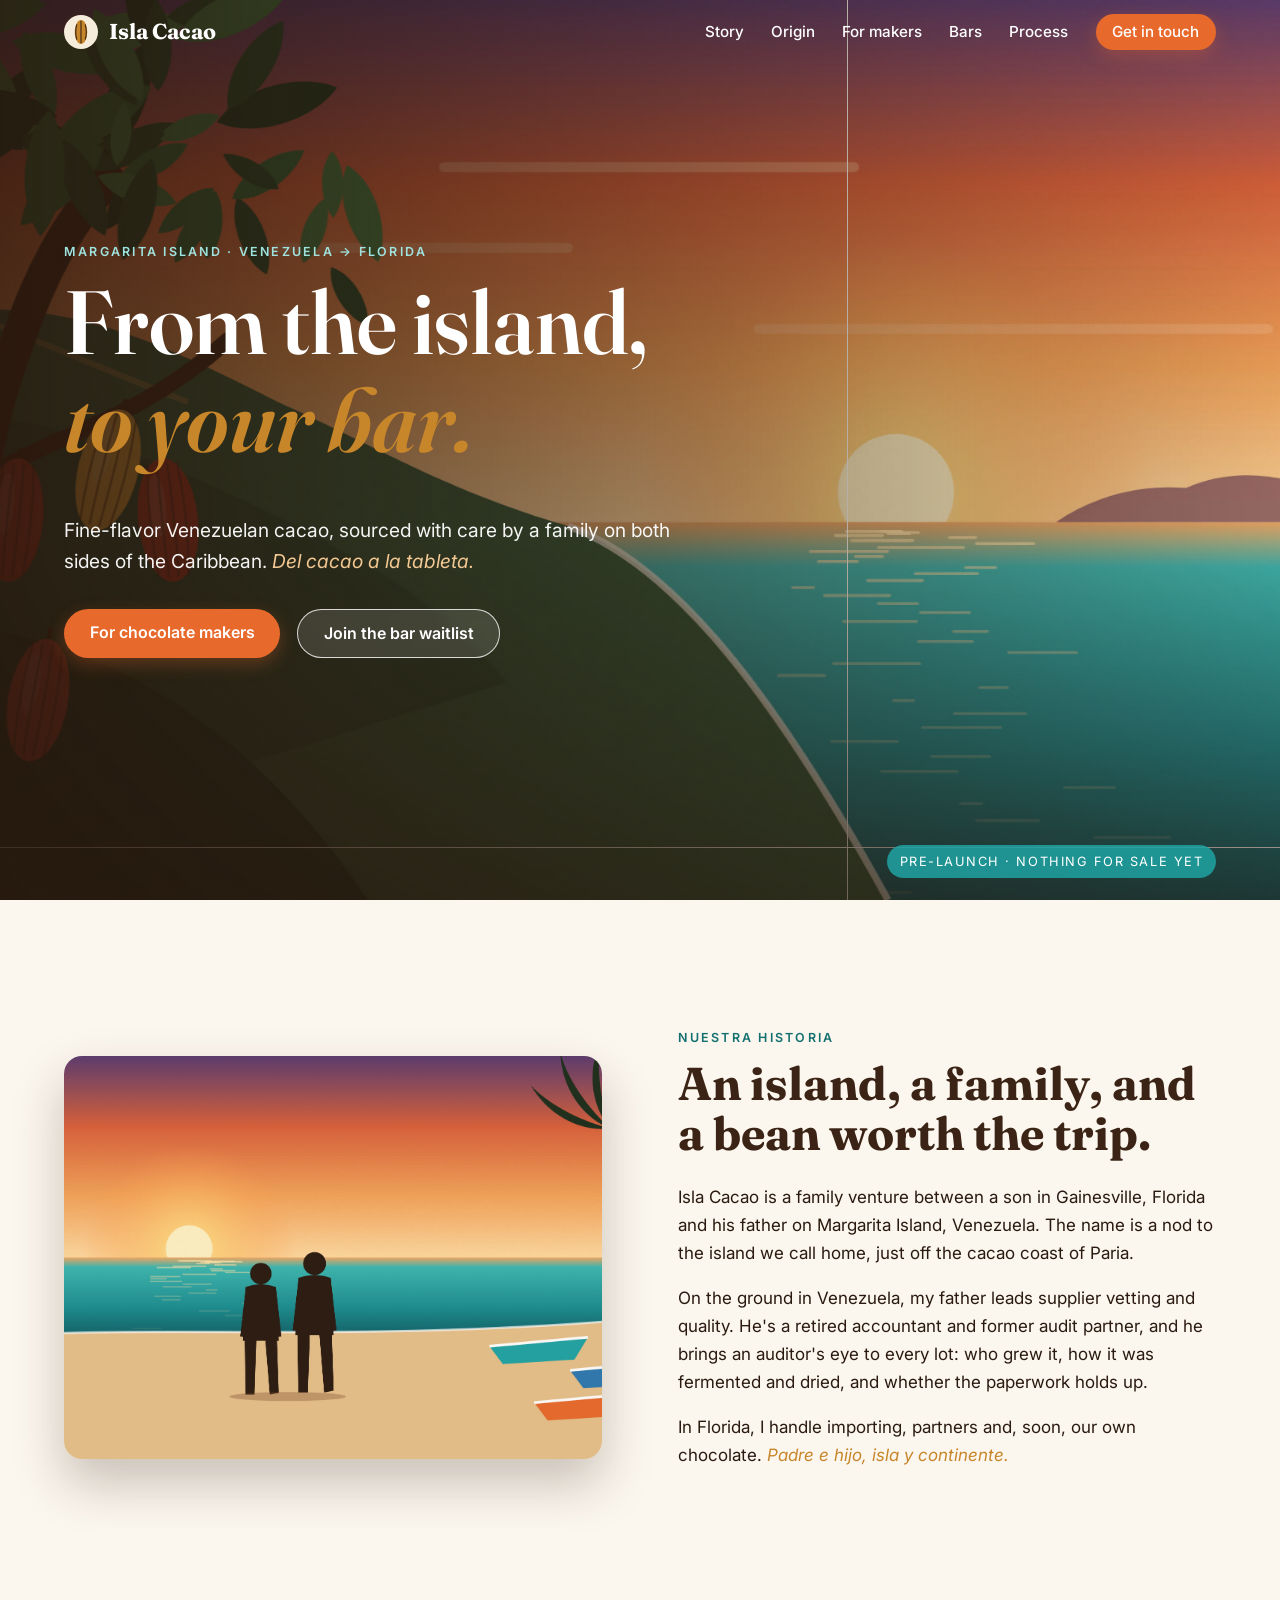
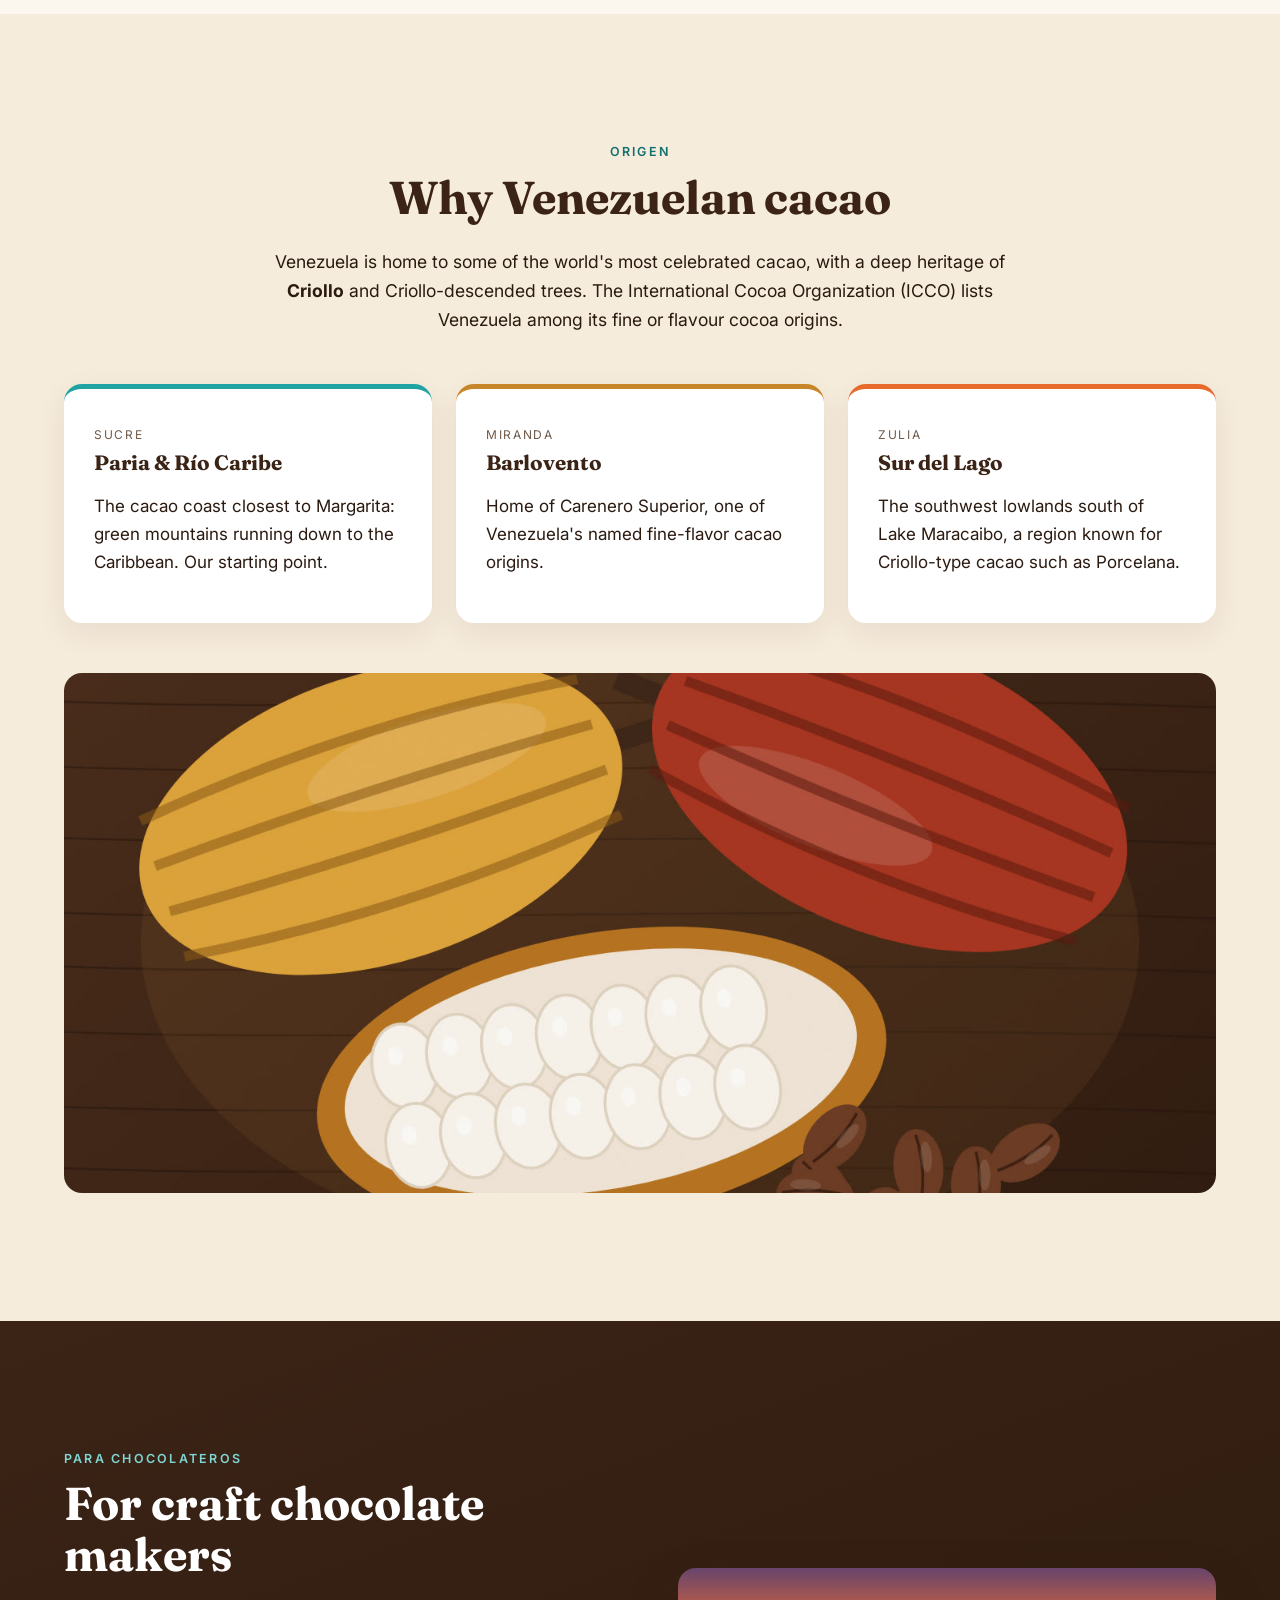
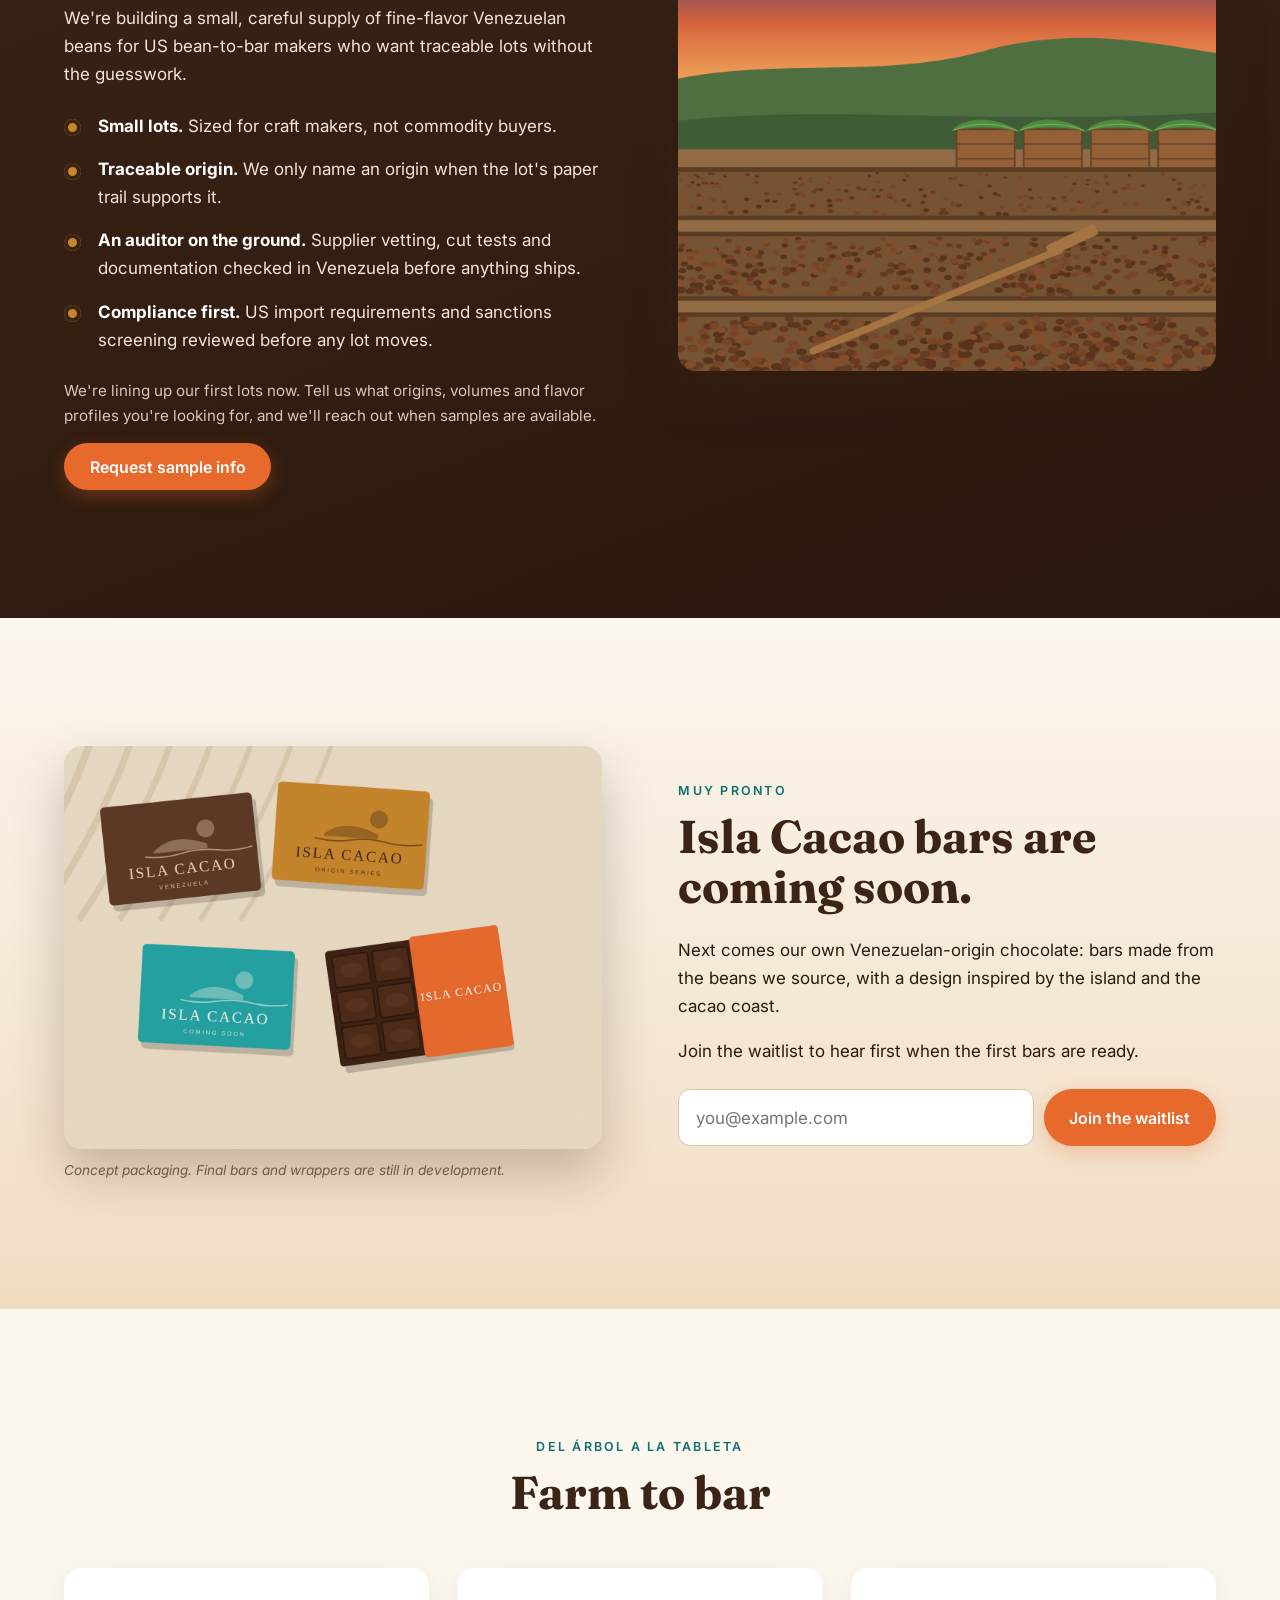
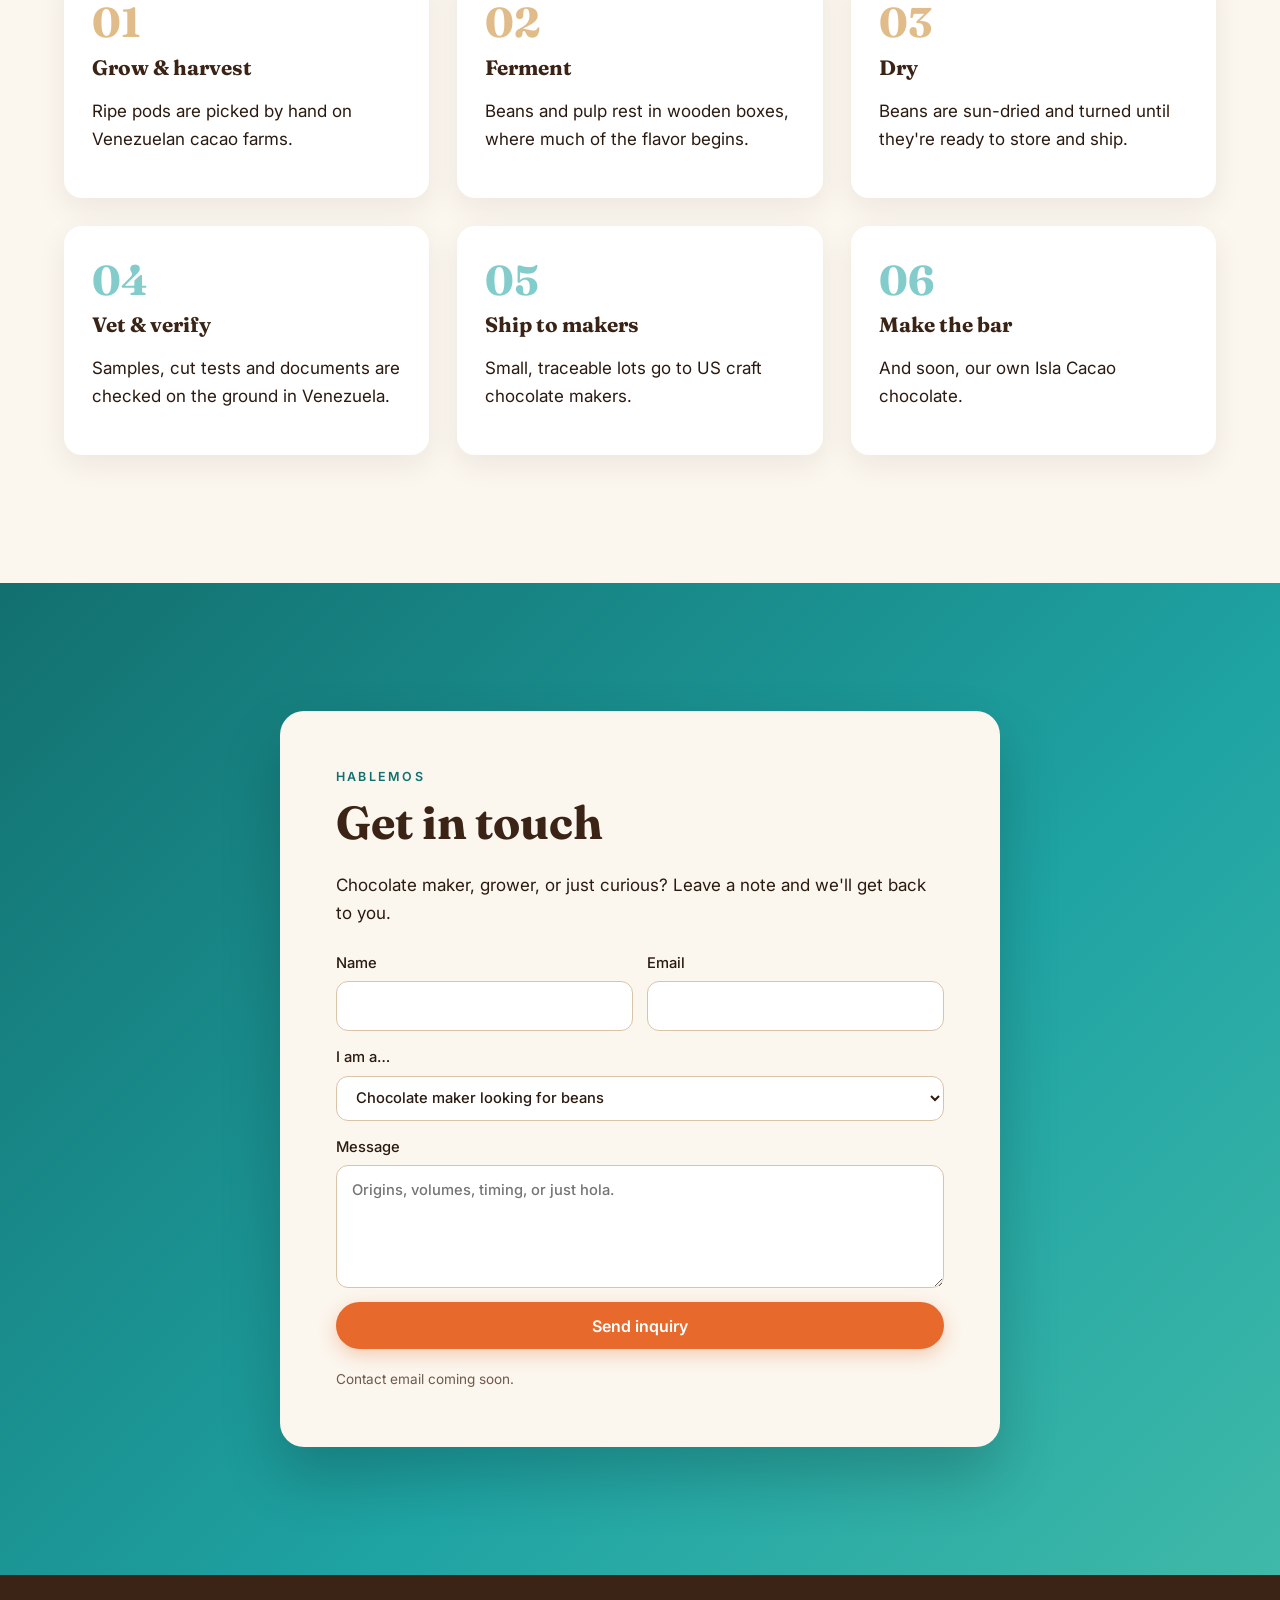
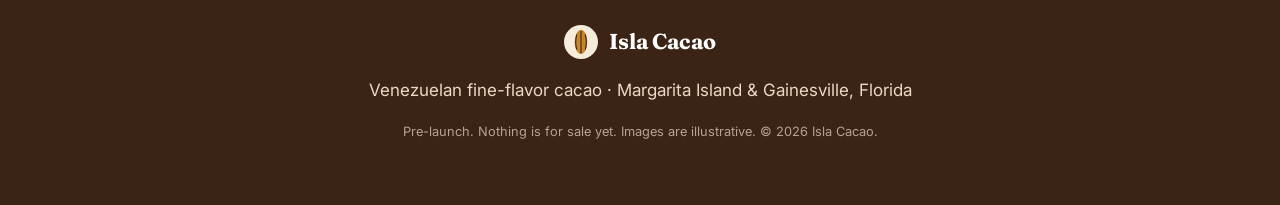
==== index.html @ 9cd0df64 "Isla Cacao pre-launch site" ====
<!doctype html>
<html lang="en">
<head>
<meta charset="utf-8">
<meta name="viewport" content="width=device-width, initial-scale=1">
<title>Isla Cacao · Venezuelan fine-flavor cacao, from Margarita Island</title>
<meta name="description" content="Isla Cacao is a family venture between Gainesville, Florida and Margarita Island, Venezuela, sourcing fine-flavor Venezuelan cacao for craft chocolate makers, with our own chocolate bars coming soon.">
<meta property="og:title" content="Isla Cacao">
<meta property="og:description" content="Venezuelan fine-flavor cacao, from the island to your bar. For makers now, bars coming soon.">
<meta property="og:image" content="img/hero.jpg">
<link rel="preconnect" href="https://fonts.googleapis.com">
<link rel="preconnect" href="https://fonts.gstatic.com" crossorigin>
<link href="https://fonts.googleapis.com/css2?family=Fraunces:opsz,wght@9..144,400;9..144,600;9..144,700&family=Inter:wght@400;500;600&display=swap" rel="stylesheet">
<link rel="stylesheet" href="styles.css">
<link rel="icon" href="data:image/svg+xml,%3Csvg xmlns='http://www.w3.org/2000/svg' viewBox='0 0 64 64'%3E%3Cellipse cx='32' cy='32' rx='14' ry='26' fill='%23c8862a'/%3E%3Cpath d='M32 8v48' stroke='%233b2416' stroke-width='3'/%3E%3C/svg%3E">
</head>
<body>
<header class="nav" id="top">
  <a class="logo" href="#top" aria-label="Isla Cacao home">
    <svg viewBox="0 0 40 40" aria-hidden="true"><ellipse cx="20" cy="20" rx="9" ry="17" fill="#c8862a"/><path d="M20 4v32M14 9c-2 7-2 15 0 22M26 9c2 7 2 15 0 22" stroke="#3b2416" stroke-width="1.6" fill="none"/></svg>
    <span>Isla Cacao</span>
  </a>
  <button class="menu-btn" aria-label="Open menu" aria-expanded="false">☰</button>
  <nav class="links">
    <a href="#story">Story</a>
    <a href="#origin">Origin</a>
    <a href="#makers">For makers</a>
    <a href="#bars">Bars</a>
    <a href="#process">Process</a>
    <a class="btn btn-small" href="#contact">Get in touch</a>
  </nav>
</header>

<section class="hero">
  <img class="hero-img" src="img/hero.jpg" alt="Cacao pods on a tree above a turquoise Caribbean coastline at sunset">
  <div class="hero-shade"></div>
  <div class="hero-content">
    <p class="eyebrow">Margarita Island · Venezuela → Florida</p>
    <h1>From the island,<br><em>to your bar.</em></h1>
    <p class="lede">Fine-flavor Venezuelan cacao, sourced with care by a family on both sides of the Caribbean. <span class="es">Del cacao a la tableta.</span></p>
    <div class="cta-row">
      <a class="btn" href="#makers">For chocolate makers</a>
      <a class="btn btn-ghost" href="#bars">Join the bar waitlist</a>
    </div>
  </div>
  <p class="prelaunch">Pre-launch · nothing for sale yet</p>
</section>

<section id="story" class="section story">
  <div class="split">
    <figure class="photo"><img src="img/family.jpg" alt="An older and a younger man walking along a Margarita Island beach at sunset" loading="lazy"></figure>
    <div>
      <p class="eyebrow">Nuestra historia</p>
      <h2>An island, a family, and a bean worth the trip.</h2>
      <p>Isla Cacao is a family venture between a son in Gainesville, Florida and his father on Margarita Island, Venezuela. The name is a nod to the island we call home, just off the cacao coast of Paria.</p>
      <p>On the ground in Venezuela, my father leads supplier vetting and quality. He's a retired accountant and former audit partner, and he brings an auditor's eye to every lot: who grew it, how it was fermented and dried, and whether the paperwork holds up.</p>
      <p>In Florida, I handle importing, partners and, soon, our own chocolate. <span class="es">Padre e hijo, isla y continente.</span></p>
    </div>
  </div>
</section>

<section id="origin" class="section origin">
  <div class="origin-head">
    <p class="eyebrow">Origen</p>
    <h2>Why Venezuelan cacao</h2>
    <p class="intro">Venezuela is home to some of the world's most celebrated cacao, with a deep heritage of <strong>Criollo</strong> and Criollo-descended trees. The International Cocoa Organization (ICCO) lists Venezuela among its fine or flavour cocoa origins.</p>
  </div>
  <div class="cards">
    <article class="card">
      <span class="tag">Sucre</span>
      <h3>Paria &amp; Río Caribe</h3>
      <p>The cacao coast closest to Margarita: green mountains running down to the Caribbean. Our starting point.</p>
    </article>
    <article class="card">
      <span class="tag">Miranda</span>
      <h3>Barlovento</h3>
      <p>Home of Carenero Superior, one of Venezuela's named fine-flavor cacao origins.</p>
    </article>
    <article class="card">
      <span class="tag">Zulia</span>
      <h3>Sur del Lago</h3>
      <p>The southwest lowlands south of Lake Maracaibo, a region known for Criollo-type cacao such as Porcelana.</p>
    </article>
  </div>
  <figure class="wide-photo"><img src="img/pods.jpg" alt="Open cacao pod showing white pulp-covered beans next to whole yellow and red pods" loading="lazy"></figure>
</section>

<section id="makers" class="section makers">
  <div class="split reverse">
    <div>
      <p class="eyebrow">Para chocolateros</p>
      <h2>For craft chocolate makers</h2>
      <p>We're building a small, careful supply of fine-flavor Venezuelan beans for US bean-to-bar makers who want traceable lots without the guesswork.</p>
      <ul class="checks">
        <li><strong>Small lots.</strong> Sized for craft makers, not commodity buyers.</li>
        <li><strong>Traceable origin.</strong> We only name an origin when the lot's paper trail supports it.</li>
        <li><strong>An auditor on the ground.</strong> Supplier vetting, cut tests and documentation checked in Venezuela before anything ships.</li>
        <li><strong>Compliance first.</strong> US import requirements and sanctions screening reviewed before any lot moves.</li>
      </ul>
      <p class="note">We're lining up our first lots now. Tell us what origins, volumes and flavor profiles you're looking for, and we'll reach out when samples are available.</p>
      <a class="btn" href="#contact" data-topic="maker">Request sample info</a>
    </div>
    <figure class="photo"><img src="img/drying.jpg" alt="Cacao beans sun-drying on raised wooden beds beside fermentation boxes covered in banana leaves" loading="lazy"></figure>
  </div>
</section>

<section id="bars" class="section bars">
  <div class="split">
    <figure class="photo"><img src="img/bars.jpg" alt="Concept mockup of Isla Cacao chocolate bar wrappers in brown, ochre, turquoise and orange" loading="lazy"><figcaption>Concept packaging. Final bars and wrappers are still in development.</figcaption></figure>
    <div>
      <p class="eyebrow">Muy pronto</p>
      <h2>Isla Cacao bars are coming soon.</h2>
      <p>Next comes our own Venezuelan-origin chocolate: bars made from the beans we source, with a design inspired by the island and the cacao coast.</p>
      <p>Join the waitlist to hear first when the first bars are ready.</p>
      <form class="waitlist" data-form>
        <label class="sr" for="wl-email">Email</label>
        <input id="wl-email" type="email" name="email" placeholder="you@example.com" required>
        <button class="btn" type="submit">Join the waitlist</button>
        <p class="success" role="status" hidden>¡Gracias! You're on the list. We'll be in touch when the first bars are ready.</p>
      </form>
    </div>
  </div>
</section>

<section id="process" class="section process">
  <p class="eyebrow center">Del árbol a la tableta</p>
  <h2 class="center">Farm to bar</h2>
  <ol class="steps">
    <li><span class="num">01</span><h3>Grow &amp; harvest</h3><p>Ripe pods are picked by hand on Venezuelan cacao farms.</p></li>
    <li><span class="num">02</span><h3>Ferment</h3><p>Beans and pulp rest in wooden boxes, where much of the flavor begins.</p></li>
    <li><span class="num">03</span><h3>Dry</h3><p>Beans are sun-dried and turned until they're ready to store and ship.</p></li>
    <li><span class="num">04</span><h3>Vet &amp; verify</h3><p>Samples, cut tests and documents are checked on the ground in Venezuela.</p></li>
    <li><span class="num">05</span><h3>Ship to makers</h3><p>Small, traceable lots go to US craft chocolate makers.</p></li>
    <li><span class="num">06</span><h3>Make the bar</h3><p>And soon, our own Isla Cacao chocolate.</p></li>
  </ol>
</section>

<section id="contact" class="section contact">
  <div class="contact-box">
    <p class="eyebrow">Hablemos</p>
    <h2>Get in touch</h2>
    <p>Chocolate maker, grower, or just curious? Leave a note and we'll get back to you.</p>
    <form class="inquiry" data-form>
      <div class="row">
        <label>Name<input type="text" name="name" required></label>
        <label>Email<input type="email" name="email" required></label>
      </div>
      <label>I am a…
        <select name="topic" id="topic">
          <option value="maker">Chocolate maker looking for beans</option>
          <option value="waitlist">Chocolate lover (bar waitlist)</option>
          <option value="grower">Grower or cooperative in Venezuela</option>
          <option value="other">Something else</option>
        </select>
      </label>
      <label>Message<textarea name="message" rows="4" placeholder="Origins, volumes, timing, or just hola."></textarea></label>
      <button class="btn" type="submit">Send inquiry</button>
      <p class="success" role="status" hidden>¡Gracias! Your note is in. We'll reply soon.</p>
    </form>
    <!-- TODO: add a business contact email here (e.g. hola@yourdomain) and connect the forms to a real form backend. The forms currently only show a success message and do not send or store anything. -->
    <p class="todo">Contact email coming soon.</p>
  </div>
</section>

<footer class="footer">
  <div class="foot-inner">
    <div class="logo"><svg viewBox="0 0 40 40" aria-hidden="true"><ellipse cx="20" cy="20" rx="9" ry="17" fill="#c8862a"/><path d="M20 4v32M14 9c-2 7-2 15 0 22M26 9c2 7 2 15 0 22" stroke="#3b2416" stroke-width="1.6" fill="none"/></svg><span>Isla Cacao</span></div>
    <p>Venezuelan fine-flavor cacao · Margarita Island &amp; Gainesville, Florida</p>
    <p class="small">Pre-launch. Nothing is for sale yet. Images are illustrative. © <span id="yr">2026</span> Isla Cacao.</p>
  </div>
</footer>
<script src="main.js"></script>
</body>
</html>
---- styles.css ----
:root{--cacao:#3b2416;--cacao-2:#5a3722;--ochre:#c8862a;--sea:#1fa3a3;--sea-d:#12706f;--sunset:#e8692c;--sand:#f6ecdc;--cream:#fbf6ee;--ink:#2a1a10;--muted:#6f5a4a;--r:18px}
*{box-sizing:border-box}html{scroll-behavior:smooth}
body{margin:0;font-family:Inter,system-ui,sans-serif;color:var(--ink);background:var(--cream);line-height:1.65;font-size:17px}
img{max-width:100%;display:block}
h1,h2,h3{font-family:Fraunces,Georgia,serif;line-height:1.1;margin:0 0 .5em;color:var(--cacao)}
h2{font-size:clamp(1.9rem,3.6vw,2.9rem)}h3{font-size:1.3rem}
a{color:inherit}
.es{font-style:italic;color:var(--ochre)}
.eyebrow{text-transform:uppercase;letter-spacing:.18em;font-size:.78rem;font-weight:600;color:var(--sea-d);margin:0 0 .8em}
.center{text-align:center}
.btn{display:inline-block;background:var(--sunset);color:#fff;border:0;border-radius:999px;padding:.85em 1.6em;font:600 1rem Inter,sans-serif;text-decoration:none;cursor:pointer;transition:transform .15s,background .2s;box-shadow:0 6px 18px rgba(232,105,44,.3)}
.btn:hover{background:#d65a1f;transform:translateY(-2px)}
.btn-ghost{background:rgba(255,255,255,.12);border:1.5px solid rgba(255,255,255,.8);box-shadow:none;backdrop-filter:blur(4px)}
.btn-ghost:hover{background:rgba(255,255,255,.25)}
.btn-small{padding:.55em 1.1em;font-size:.9rem}
.nav{position:fixed;inset:0 0 auto 0;z-index:20;display:flex;align-items:center;justify-content:space-between;padding:14px 5vw;transition:background .3s,box-shadow .3s}
.nav.solid{background:rgba(59,36,22,.94);box-shadow:0 4px 20px rgba(0,0,0,.2)}
.logo{display:flex;align-items:center;gap:.5em;text-decoration:none;color:#fff;font:700 1.35rem Fraunces,serif}
.logo svg{width:34px;height:34px;background:var(--sand);border-radius:50%;padding:3px}
.links{display:flex;gap:1.6em;align-items:center}
.links a{color:#fff;text-decoration:none;font-weight:500;font-size:.95rem}
.links a:not(.btn):hover{color:var(--ochre)}
.menu-btn{display:none;background:none;border:0;color:#fff;font-size:1.8rem;cursor:pointer}
.hero{position:relative;min-height:100vh;min-height:100svh;display:flex;align-items:center;overflow:hidden;color:#fff}
.hero-img{position:absolute;inset:0;width:100%;height:100%;object-fit:cover;object-position:60% center;animation:kb 22s ease-out both}
@keyframes kb{from{transform:scale(1.12)}to{transform:scale(1)}}
.hero-shade{position:absolute;inset:0;background:linear-gradient(90deg,rgba(40,22,12,.82) 0%,rgba(40,22,12,.45) 50%,rgba(40,22,12,.05) 100%),linear-gradient(0deg,rgba(40,22,12,.5),transparent 40%)}
.hero-content{position:relative;padding:0 5vw;max-width:760px}
.hero h1{color:#fff;font-size:clamp(2.8rem,7vw,5.6rem);font-weight:600}
.hero h1 em{color:var(--ochre);font-style:italic}
.hero .eyebrow{color:#9fe3df}
.lede{font-size:1.2rem;max-width:34em;opacity:.95}
.hero .es{color:#ffd29a}
.cta-row{display:flex;gap:1em;flex-wrap:wrap;margin-top:1.8em}
.prelaunch{position:absolute;bottom:22px;right:5vw;margin:0;font-size:.8rem;letter-spacing:.12em;text-transform:uppercase;background:rgba(31,163,163,.85);padding:.45em 1em;border-radius:999px}
.section{padding:clamp(70px,10vw,130px) 5vw}
.split{display:grid;grid-template-columns:1fr 1fr;gap:clamp(30px,6vw,80px);align-items:center;max-width:1200px;margin:0 auto}
.photo{margin:0;position:relative}
.photo img{border-radius:var(--r);box-shadow:0 24px 50px rgba(59,36,22,.25);aspect-ratio:4/3;object-fit:cover;width:100%}
.photo figcaption{font-size:.85rem;color:var(--muted);margin-top:.7em;font-style:italic}
.story{background:var(--cream)}
.story .photo::after{content:"";position:absolute;inset:auto -18px -18px auto;width:45%;height:45%;border:3px solid var(--ochre);border-radius:var(--r);z-index:-1}
.origin{background:var(--sand)}
.origin-head{max-width:760px;margin:0 auto 50px;text-align:center}
.intro{font-size:1.1rem}
.cards{display:grid;grid-template-columns:repeat(3,1fr);gap:24px;max-width:1200px;margin:0 auto}
.card{background:#fff;border-radius:var(--r);padding:30px;border-top:5px solid var(--sea);box-shadow:0 10px 30px rgba(59,36,22,.08)}
.card:nth-child(2){border-color:var(--ochre)}.card:nth-child(3){border-color:var(--sunset)}
.tag{display:inline-block;font-size:.75rem;letter-spacing:.14em;text-transform:uppercase;color:var(--muted);margin-bottom:.6em}
.wide-photo{max-width:1200px;margin:50px auto 0}
.wide-photo img{border-radius:var(--r);width:100%;max-height:520px;object-fit:cover}
.makers{background:linear-gradient(160deg,var(--cacao) 0%,#2a170d 100%);color:#f3e6d6}
.makers h2{color:#fff}.makers .eyebrow{color:#7fd6d3}
.reverse>div{order:0}.reverse>.photo{order:1}
.checks{list-style:none;padding:0;margin:1.4em 0}
.checks li{position:relative;padding-left:2em;margin-bottom:.9em}
.checks li::before{content:"";position:absolute;left:0;top:.45em;width:1em;height:1em;border-radius:50%;background:var(--ochre);box-shadow:inset 0 0 0 4px var(--cacao)}
.checks strong{color:#fff}
.note{opacity:.85;font-size:.95rem}
.bars{background:linear-gradient(180deg,var(--cream),#f1dcc2)}
.waitlist{display:flex;flex-wrap:wrap;gap:10px;margin-top:1.4em}
.waitlist input{flex:1 1 220px}
input,select,textarea{font:inherit;padding:.8em 1em;border:1.5px solid #d9c4a8;border-radius:12px;background:#fff;width:100%;color:var(--ink)}
input:focus,select:focus,textarea:focus{outline:2px solid var(--sea);border-color:var(--sea)}
.success{flex-basis:100%;background:#e3f6f4;color:var(--sea-d);border-left:4px solid var(--sea);padding:.8em 1em;border-radius:8px;font-weight:500;margin:.4em 0 0}
.sr{position:absolute;width:1px;height:1px;overflow:hidden;clip:rect(0 0 0 0)}
.process{background:var(--cream)}
.steps{list-style:none;padding:0;margin:50px auto 0;max-width:1200px;display:grid;grid-template-columns:repeat(3,1fr);gap:28px;counter-reset:s}
.steps li{background:#fff;border-radius:var(--r);padding:28px;position:relative;overflow:hidden;box-shadow:0 10px 30px rgba(59,36,22,.07)}
.num{font:700 2.6rem Fraunces,serif;color:var(--ochre);opacity:.55;display:block;margin-bottom:.2em}
.steps li:nth-child(n+4) .num{color:var(--sea)}
.contact{background:linear-gradient(135deg,var(--sea-d),var(--sea) 60%,#3fb9a8);}
.contact-box{max-width:720px;margin:0 auto;background:var(--cream);border-radius:24px;padding:clamp(28px,5vw,56px);box-shadow:0 30px 60px rgba(0,0,0,.2)}
.inquiry{display:grid;gap:14px;margin-top:1.4em}
.inquiry label{display:grid;gap:6px;font-weight:500;font-size:.92rem}
.row{display:grid;grid-template-columns:1fr 1fr;gap:14px}
.todo{font-size:.85rem;color:var(--muted);margin:1.4em 0 0}
.footer{background:var(--cacao);color:#e9d8c4;padding:50px 5vw;text-align:center}
.foot-inner .logo{justify-content:center;margin-bottom:.6em}
.small{font-size:.8rem;opacity:.7}
@media (max-width:900px){
  .menu-btn{display:block}
  .links{position:absolute;top:100%;left:0;right:0;flex-direction:column;background:rgba(59,36,22,.97);padding:20px;gap:1em;display:none}
  .links.open{display:flex}
  .nav{background:rgba(59,36,22,.6)}
  .split,.cards,.steps{grid-template-columns:1fr}
  .reverse>.photo{order:-1}
  .hero-shade{background:linear-gradient(0deg,rgba(40,22,12,.88) 10%,rgba(40,22,12,.35) 70%,rgba(40,22,12,.2))}
  .hero{align-items:flex-end;padding-bottom:90px}
  .row{grid-template-columns:1fr}
  .prelaunch{left:5vw;right:auto}
}
@media (min-width:601px) and (max-width:900px){.steps{grid-template-columns:1fr 1fr}}
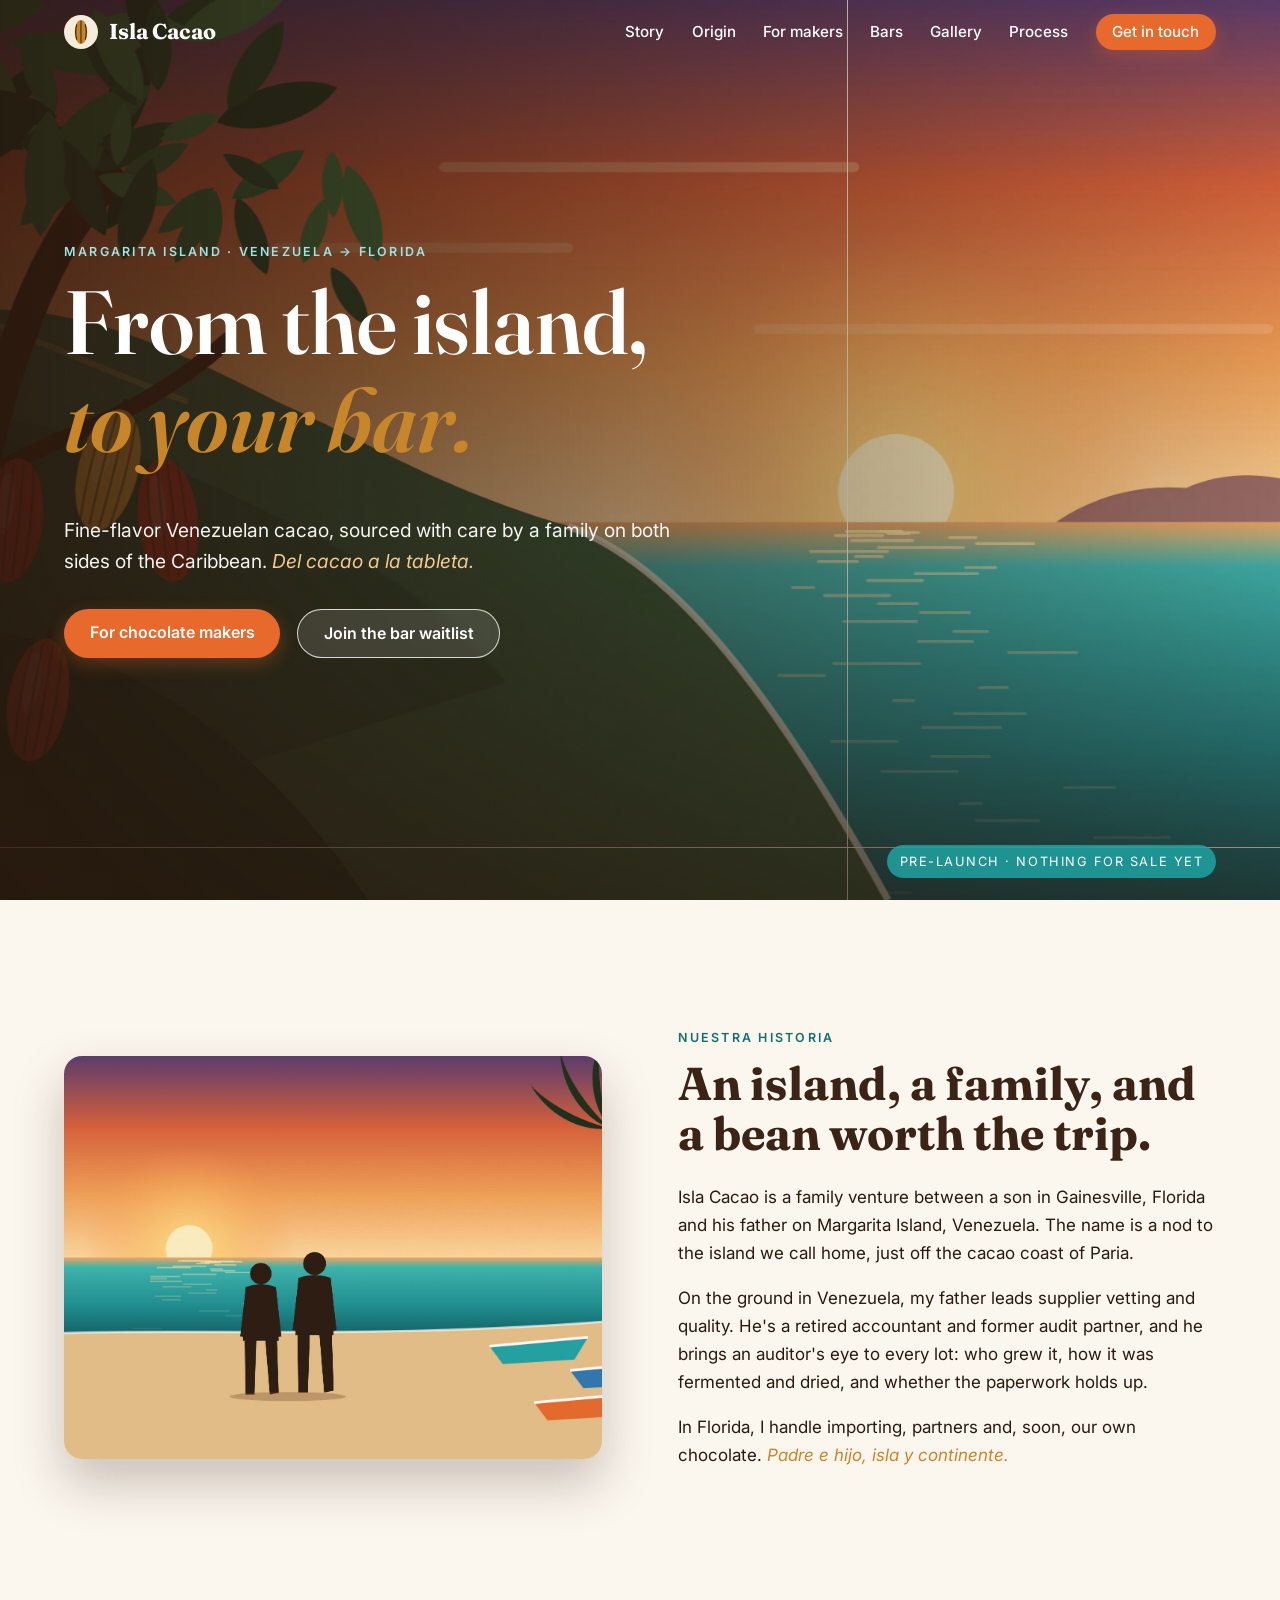
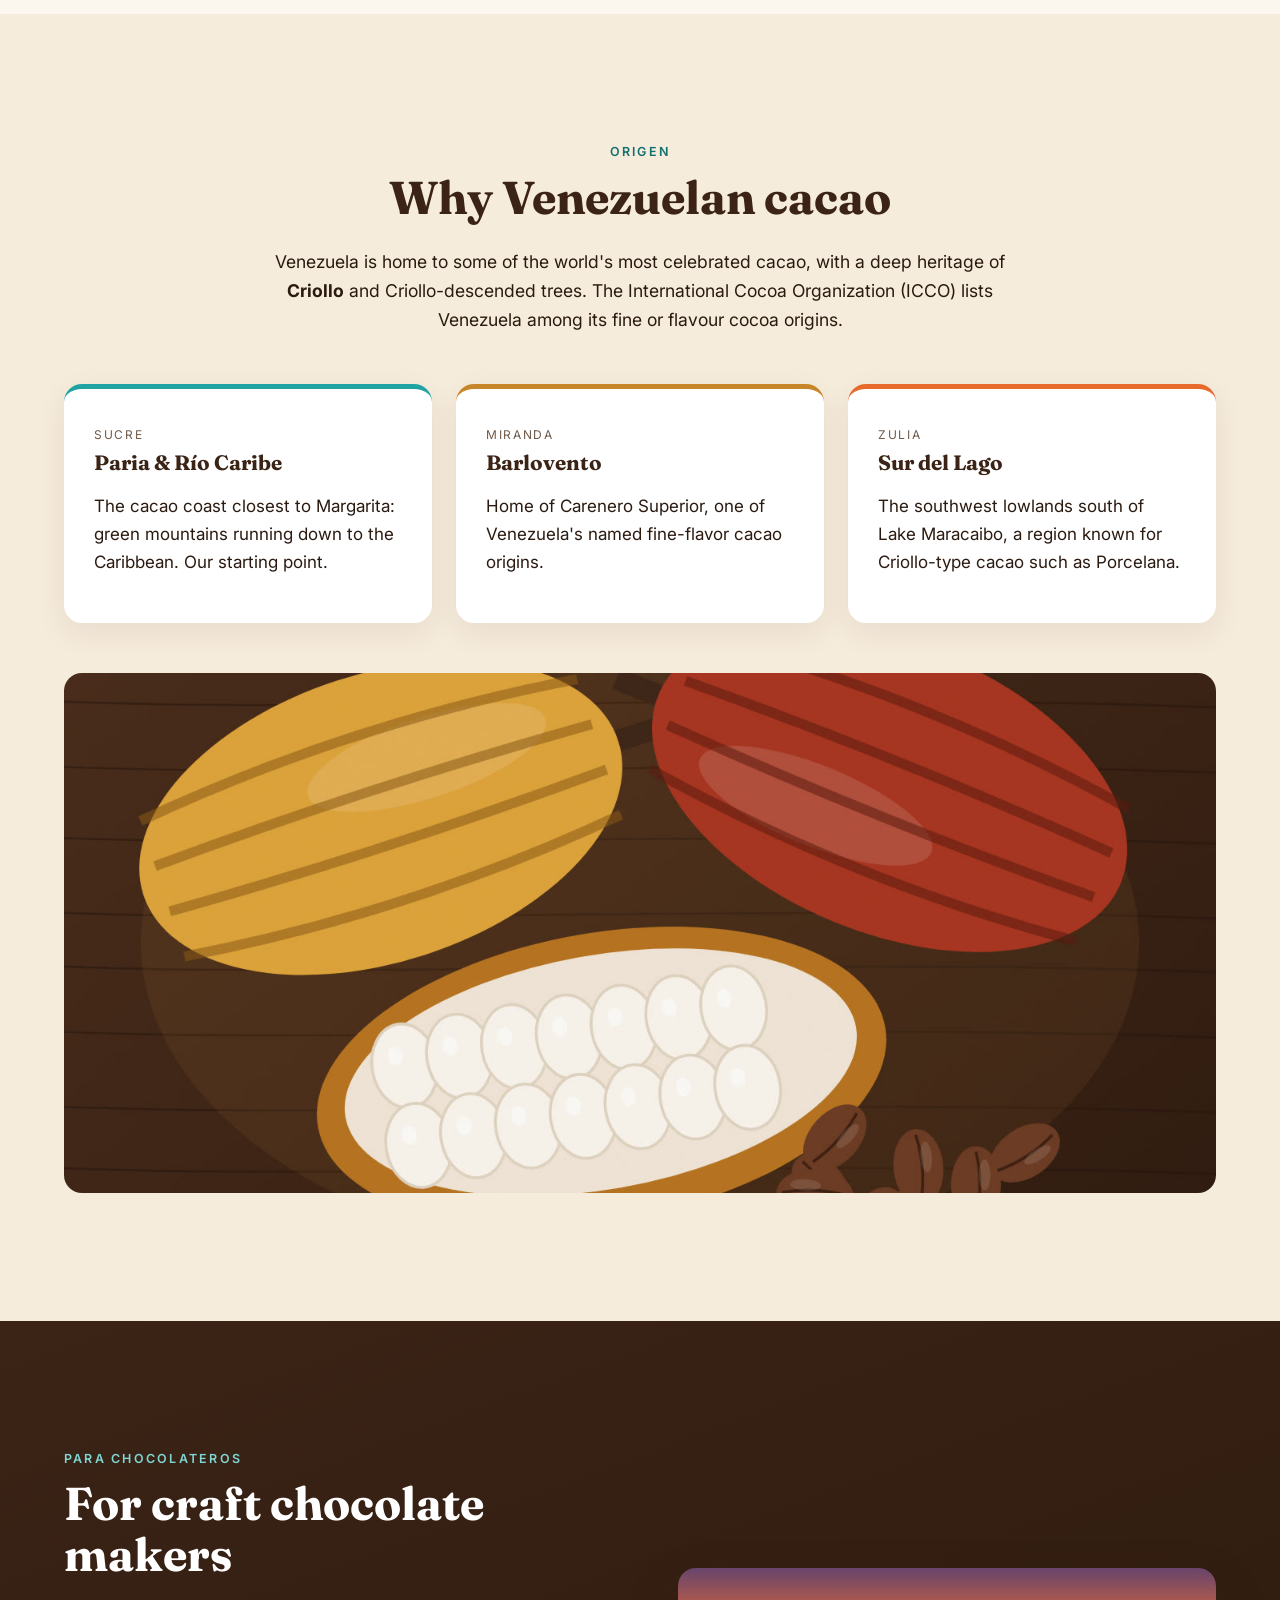
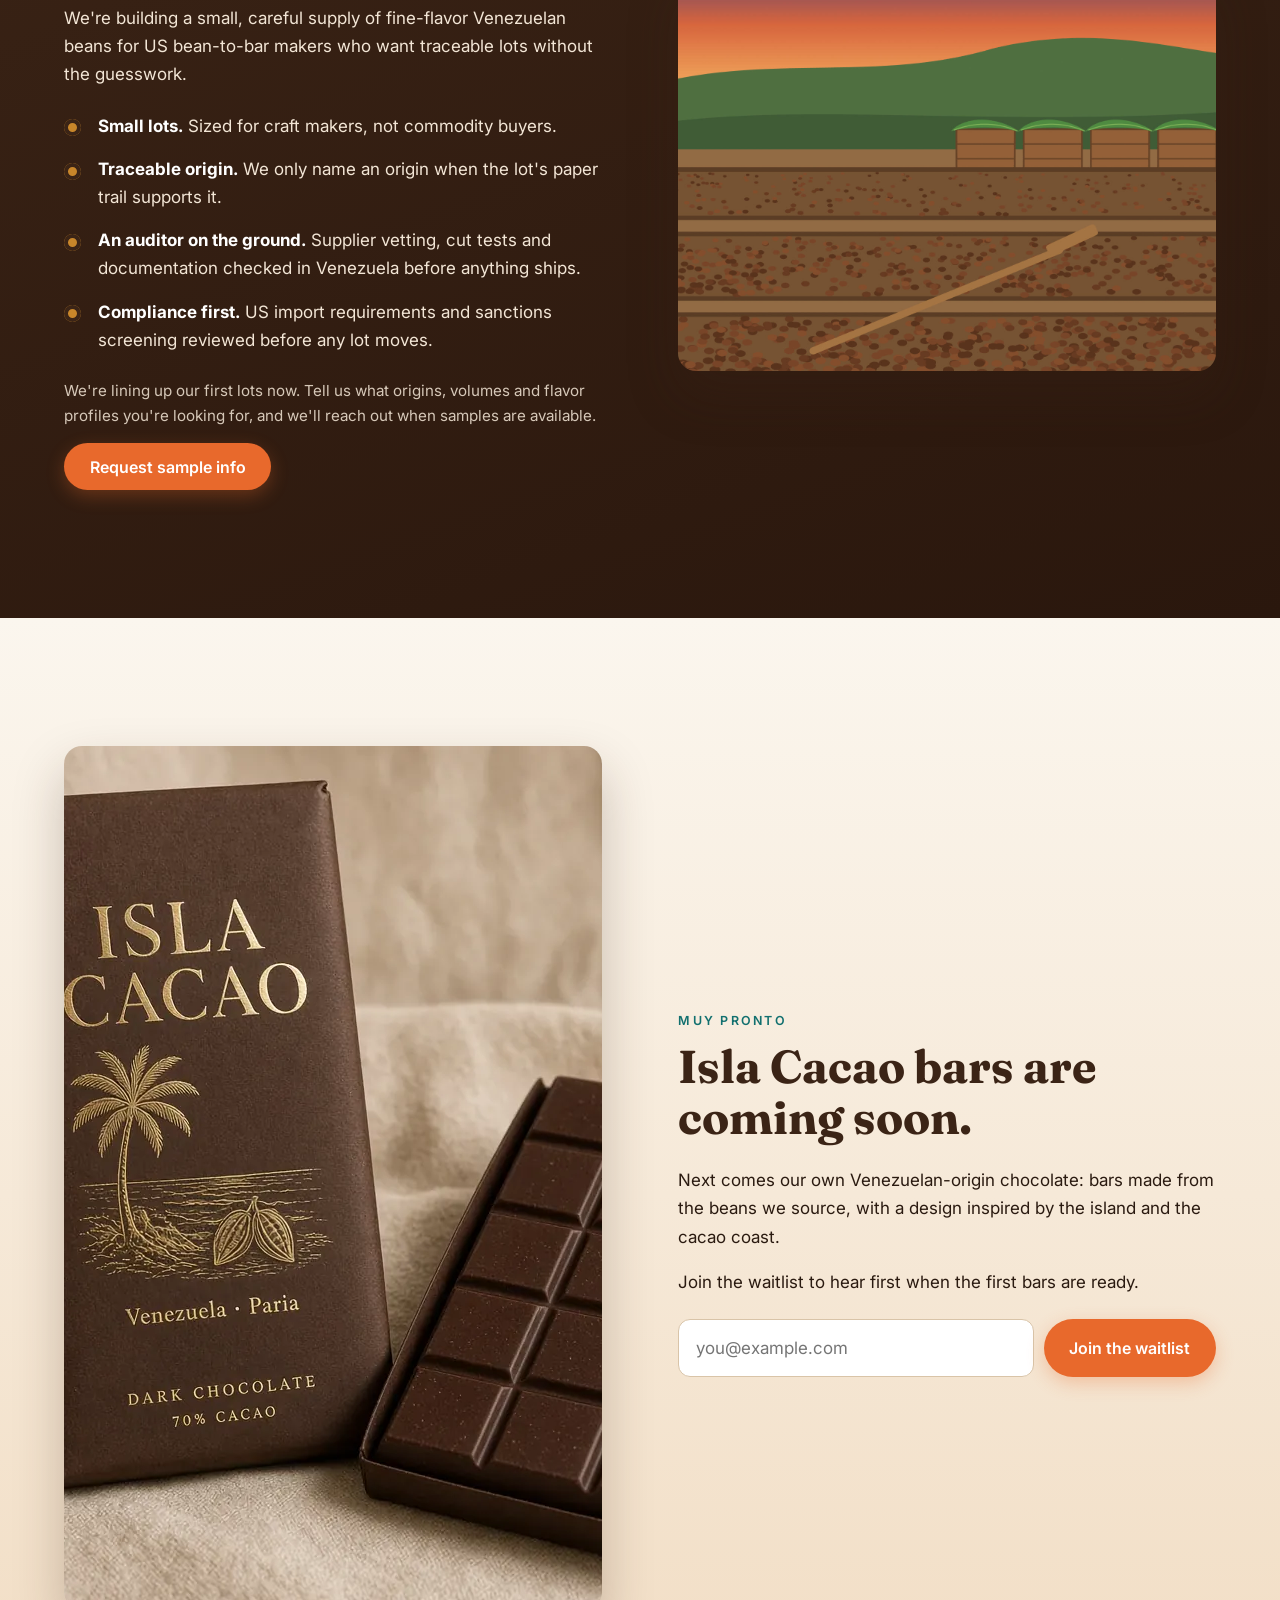
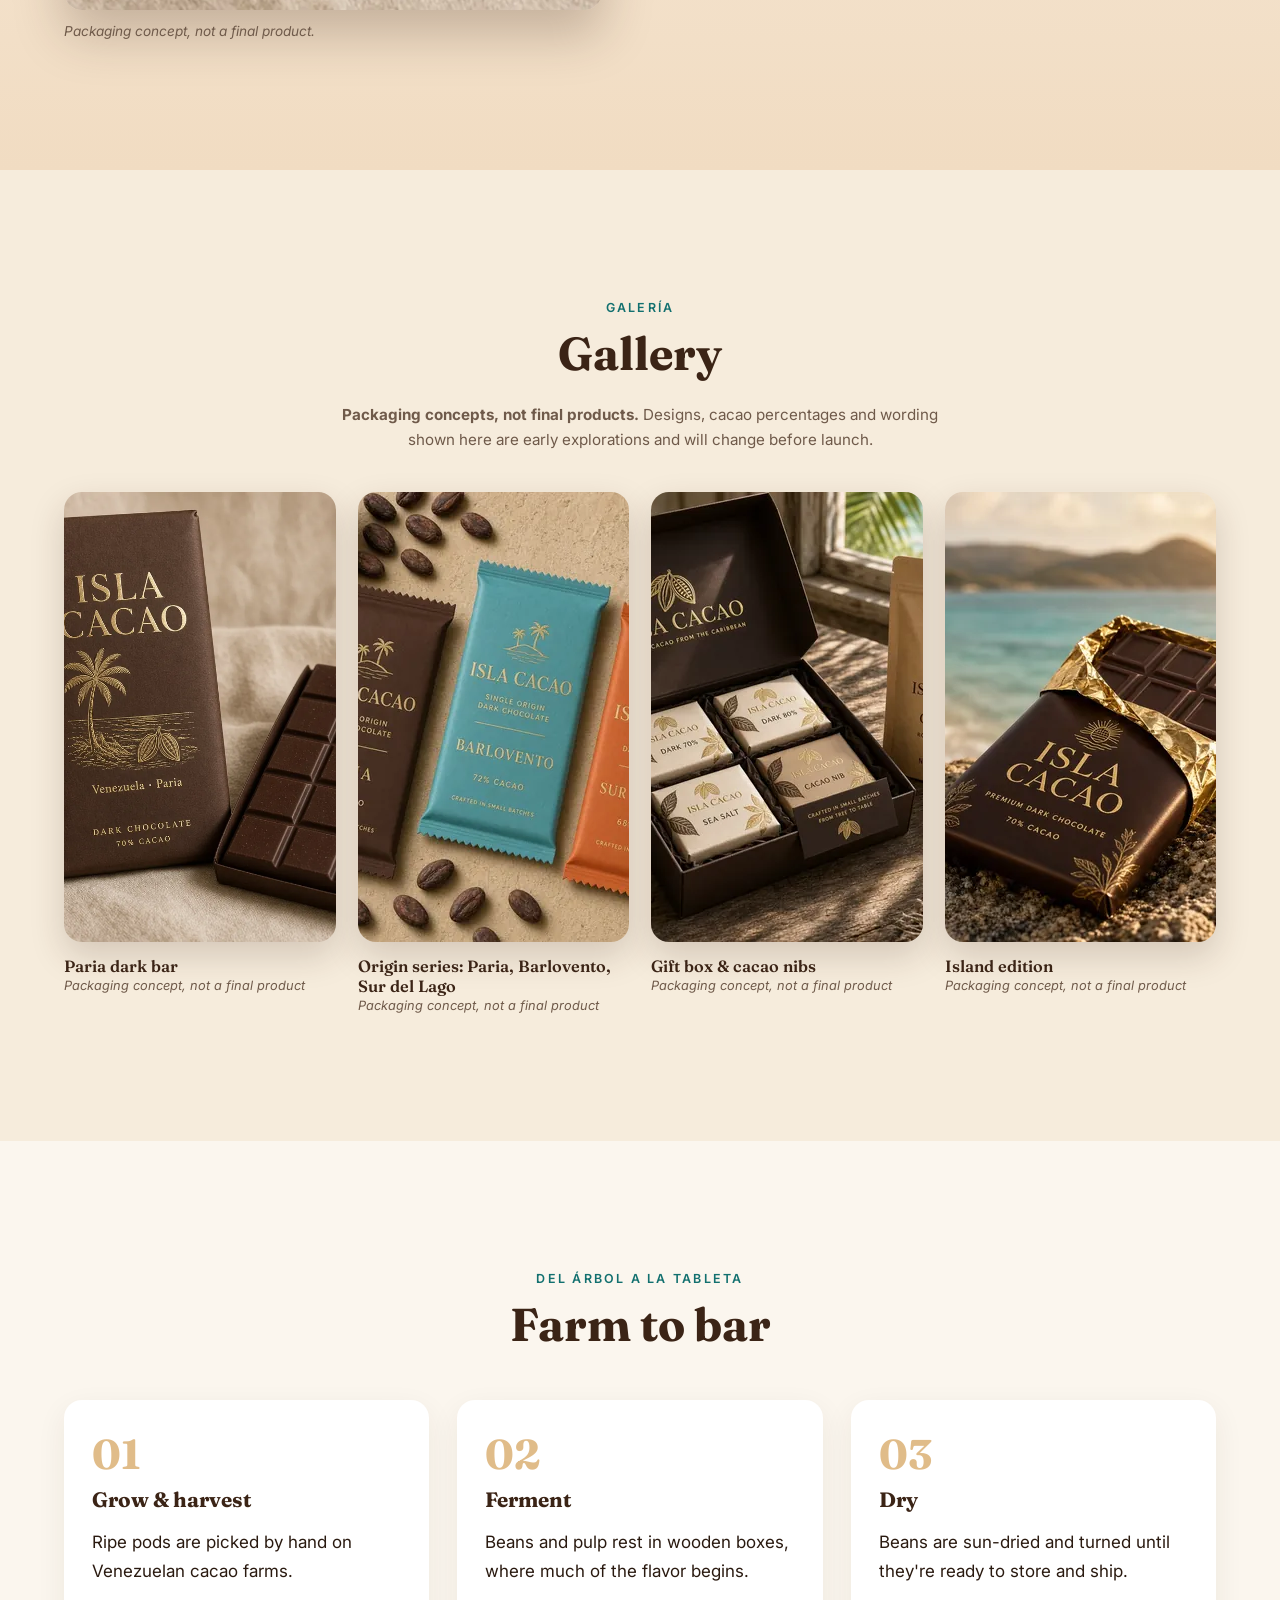
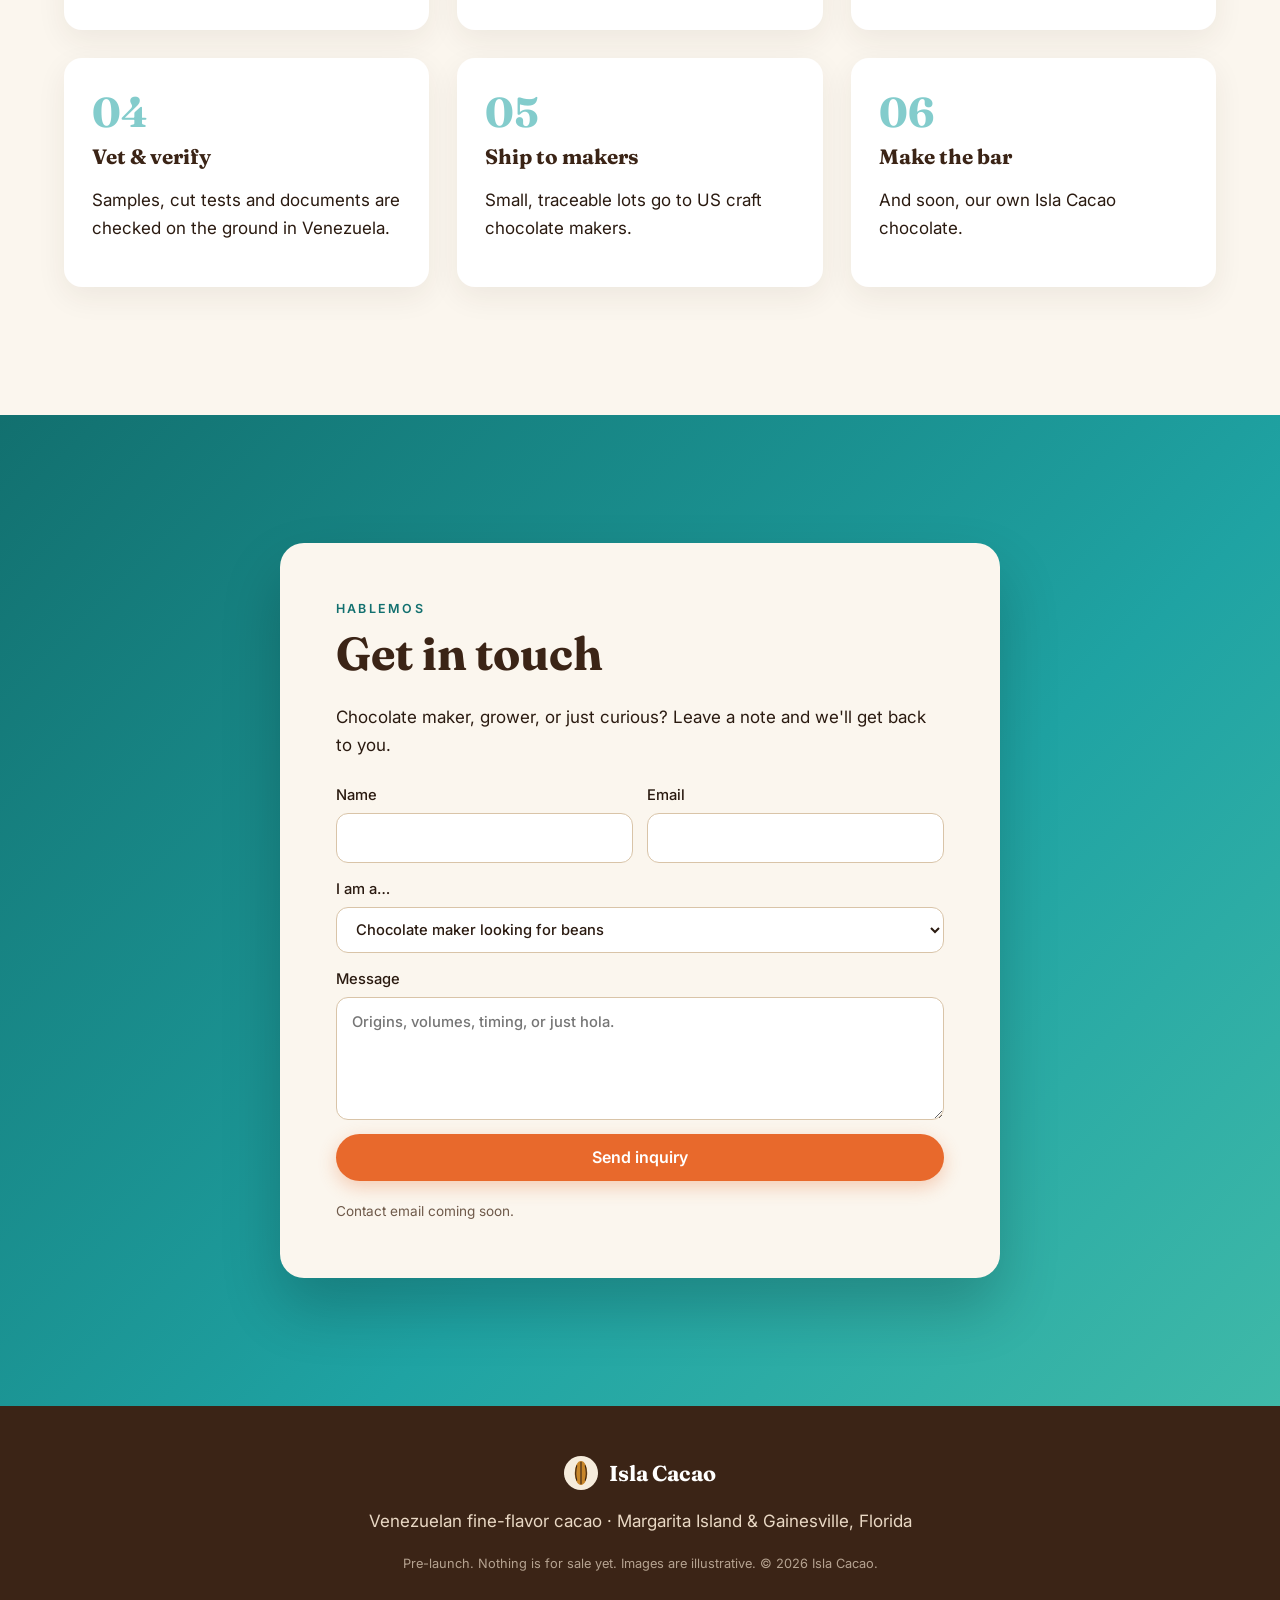
==== commit 6f035b8c: "Add packaging concept gallery with lightbox; use bar concept in Bars section" ====
--- a/index.html
+++ b/index.html
@@ -26,6 +26,7 @@
     <a href="#origin">Origin</a>
     <a href="#makers">For makers</a>
     <a href="#bars">Bars</a>
+    <a href="#gallery">Gallery</a>
     <a href="#process">Process</a>
     <a class="btn btn-small" href="#contact">Get in touch</a>
   </nav>
@@ -106,7 +107,7 @@
 
 <section id="bars" class="section bars">
   <div class="split">
-    <figure class="photo"><img src="img/bars.jpg" alt="Concept mockup of Isla Cacao chocolate bar wrappers in brown, ochre, turquoise and orange" loading="lazy"><figcaption>Concept packaging. Final bars and wrappers are still in development.</figcaption></figure>
+    <figure class="photo"><picture><source type="image/webp" srcset="img/gallery/bar-hero.webp"><img src="img/gallery/bar-hero.jpg" alt="Isla Cacao dark chocolate bar packaging concept next to an unwrapped bar and a cacao pod" loading="lazy" width="1152" height="864"></picture><figcaption>Packaging concept, not a final product.</figcaption></figure>
     <div>
       <p class="eyebrow">Muy pronto</p>
       <h2>Isla Cacao bars are coming soon.</h2>
@@ -121,6 +122,45 @@
     </div>
   </div>
 </section>
+
+<section id="gallery" class="section gallery">
+  <p class="eyebrow center">Galería</p>
+  <h2 class="center">Gallery</h2>
+  <p class="center g-note"><strong>Packaging concepts, not final products.</strong> Designs, cacao percentages and wording shown here are early explorations and will change before launch.</p>
+  <div class="g-grid">
+    <figure class="g-item">
+      <button class="g-open" data-full="img/gallery/bar-hero" aria-label="Enlarge: Paria dark bar">
+        <picture><source type="image/webp" srcset="img/gallery/bar-hero-600.webp 600w, img/gallery/bar-hero.webp 1152w" sizes="(max-width:600px) 100vw, (max-width:900px) 50vw, 25vw"><img src="img/gallery/bar-hero-600.jpg" srcset="img/gallery/bar-hero-600.jpg 600w, img/gallery/bar-hero.jpg 1152w" sizes="(max-width:600px) 100vw, (max-width:900px) 50vw, 25vw" alt="Isla Cacao dark chocolate bar packaging concept beside an unwrapped bar and a cacao pod" loading="lazy" width="600" height="450"></picture>
+      </button>
+      <figcaption>Paria dark bar<span>Packaging concept, not a final product</span></figcaption>
+    </figure>
+    <figure class="g-item">
+      <button class="g-open" data-full="img/gallery/origin-lineup" aria-label="Enlarge: Origin series: Paria, Barlovento, Sur del Lago">
+        <picture><source type="image/webp" srcset="img/gallery/origin-lineup-600.webp 600w, img/gallery/origin-lineup.webp 1152w" sizes="(max-width:600px) 100vw, (max-width:900px) 50vw, 25vw"><img src="img/gallery/origin-lineup-600.jpg" srcset="img/gallery/origin-lineup-600.jpg 600w, img/gallery/origin-lineup.jpg 1152w" sizes="(max-width:600px) 100vw, (max-width:900px) 50vw, 25vw" alt="Three Isla Cacao wrapper concepts in brown, turquoise and orange for Paria, Barlovento and Sur del Lago" loading="lazy" width="600" height="450"></picture>
+      </button>
+      <figcaption>Origin series: Paria, Barlovento, Sur del Lago<span>Packaging concept, not a final product</span></figcaption>
+    </figure>
+    <figure class="g-item">
+      <button class="g-open" data-full="img/gallery/gift-box-nibs" aria-label="Enlarge: Gift box &amp; cacao nibs">
+        <picture><source type="image/webp" srcset="img/gallery/gift-box-nibs-600.webp 600w, img/gallery/gift-box-nibs.webp 1152w" sizes="(max-width:600px) 100vw, (max-width:900px) 50vw, 25vw"><img src="img/gallery/gift-box-nibs-600.jpg" srcset="img/gallery/gift-box-nibs-600.jpg 600w, img/gallery/gift-box-nibs.jpg 1152w" sizes="(max-width:600px) 100vw, (max-width:900px) 50vw, 25vw" alt="Isla Cacao gift box concept with four small bars, next to a cacao nibs pouch" loading="lazy" width="600" height="450"></picture>
+      </button>
+      <figcaption>Gift box &amp; cacao nibs<span>Packaging concept, not a final product</span></figcaption>
+    </figure>
+    <figure class="g-item">
+      <button class="g-open" data-full="img/gallery/beach-bar" aria-label="Enlarge: Island edition">
+        <picture><source type="image/webp" srcset="img/gallery/beach-bar-600.webp 600w, img/gallery/beach-bar.webp 1152w" sizes="(max-width:600px) 100vw, (max-width:900px) 50vw, 25vw"><img src="img/gallery/beach-bar-600.jpg" srcset="img/gallery/beach-bar-600.jpg 600w, img/gallery/beach-bar.jpg 1152w" sizes="(max-width:600px) 100vw, (max-width:900px) 50vw, 25vw" alt="Isla Cacao bar concept in gold foil resting on a beach rock with the sea and an island behind" loading="lazy" width="600" height="450"></picture>
+      </button>
+      <figcaption>Island edition<span>Packaging concept, not a final product</span></figcaption>
+    </figure>
+  </div>
+</section>
+
+<div class="lightbox" id="lightbox" role="dialog" aria-modal="true" aria-label="Image viewer" hidden>
+  <button class="lb-close" aria-label="Close">×</button>
+  <button class="lb-nav lb-prev" aria-label="Previous image">‹</button>
+  <figure><picture><source type="image/webp" id="lb-webp"><img id="lb-img" alt=""></picture><figcaption id="lb-cap"></figcaption></figure>
+  <button class="lb-nav lb-next" aria-label="Next image">›</button>
+</div>
 
 <section id="process" class="section process">
   <p class="eyebrow center">Del árbol a la tableta</p>
--- a/styles.css
+++ b/styles.css
@@ -91,3 +91,24 @@
   .prelaunch{left:5vw;right:auto}
 }
 @media (min-width:601px) and (max-width:900px){.steps{grid-template-columns:1fr 1fr}}
+
+.gallery{background:var(--sand)}
+.g-note{max-width:640px;margin:0 auto 40px;color:var(--muted);font-size:.95rem}
+.g-grid{display:grid;grid-template-columns:repeat(4,1fr);gap:22px;max-width:1300px;margin:0 auto}
+.g-item{margin:0}
+.g-open{display:block;width:100%;padding:0;border:0;background:none;cursor:zoom-in;border-radius:var(--r);overflow:hidden;box-shadow:0 14px 34px rgba(59,36,22,.18)}
+.g-open img{width:100%;aspect-ratio:4/3;object-fit:cover;transition:transform .4s}
+.g-open:hover img,.g-open:focus-visible img{transform:scale(1.05)}
+.g-open:focus-visible{outline:3px solid var(--sea);outline-offset:3px}
+.g-item figcaption{margin-top:.8em;font:600 1.02rem Fraunces,serif;color:var(--cacao)}
+.g-item figcaption span{display:block;font:italic 400 .8rem Inter,sans-serif;color:var(--muted);margin-top:.2em}
+.lightbox{position:fixed;inset:0;z-index:50;background:rgba(25,13,6,.92);display:flex;align-items:center;justify-content:center;padding:4vw}
+.lightbox[hidden]{display:none}
+.lightbox figure{margin:0;max-width:min(1152px,90vw);text-align:center}
+.lightbox img{max-height:80vh;width:auto;max-width:100%;border-radius:12px;margin:0 auto}
+.lightbox figcaption{color:#f3e6d6;margin-top:1em;font-size:.95rem}
+.lb-close,.lb-nav{position:absolute;background:rgba(255,255,255,.12);color:#fff;border:0;border-radius:50%;width:52px;height:52px;font-size:2rem;line-height:1;cursor:pointer}
+.lb-close:hover,.lb-nav:hover{background:rgba(255,255,255,.25)}
+.lb-close{top:20px;right:20px}.lb-prev{left:20px}.lb-next{right:20px}
+@media (max-width:900px){.g-grid{grid-template-columns:repeat(2,1fr)}}
+@media (max-width:600px){.g-grid{grid-template-columns:1fr}.lb-nav{top:auto;bottom:20px}.lb-prev{left:calc(50% - 64px)}.lb-next{right:calc(50% - 64px)}}
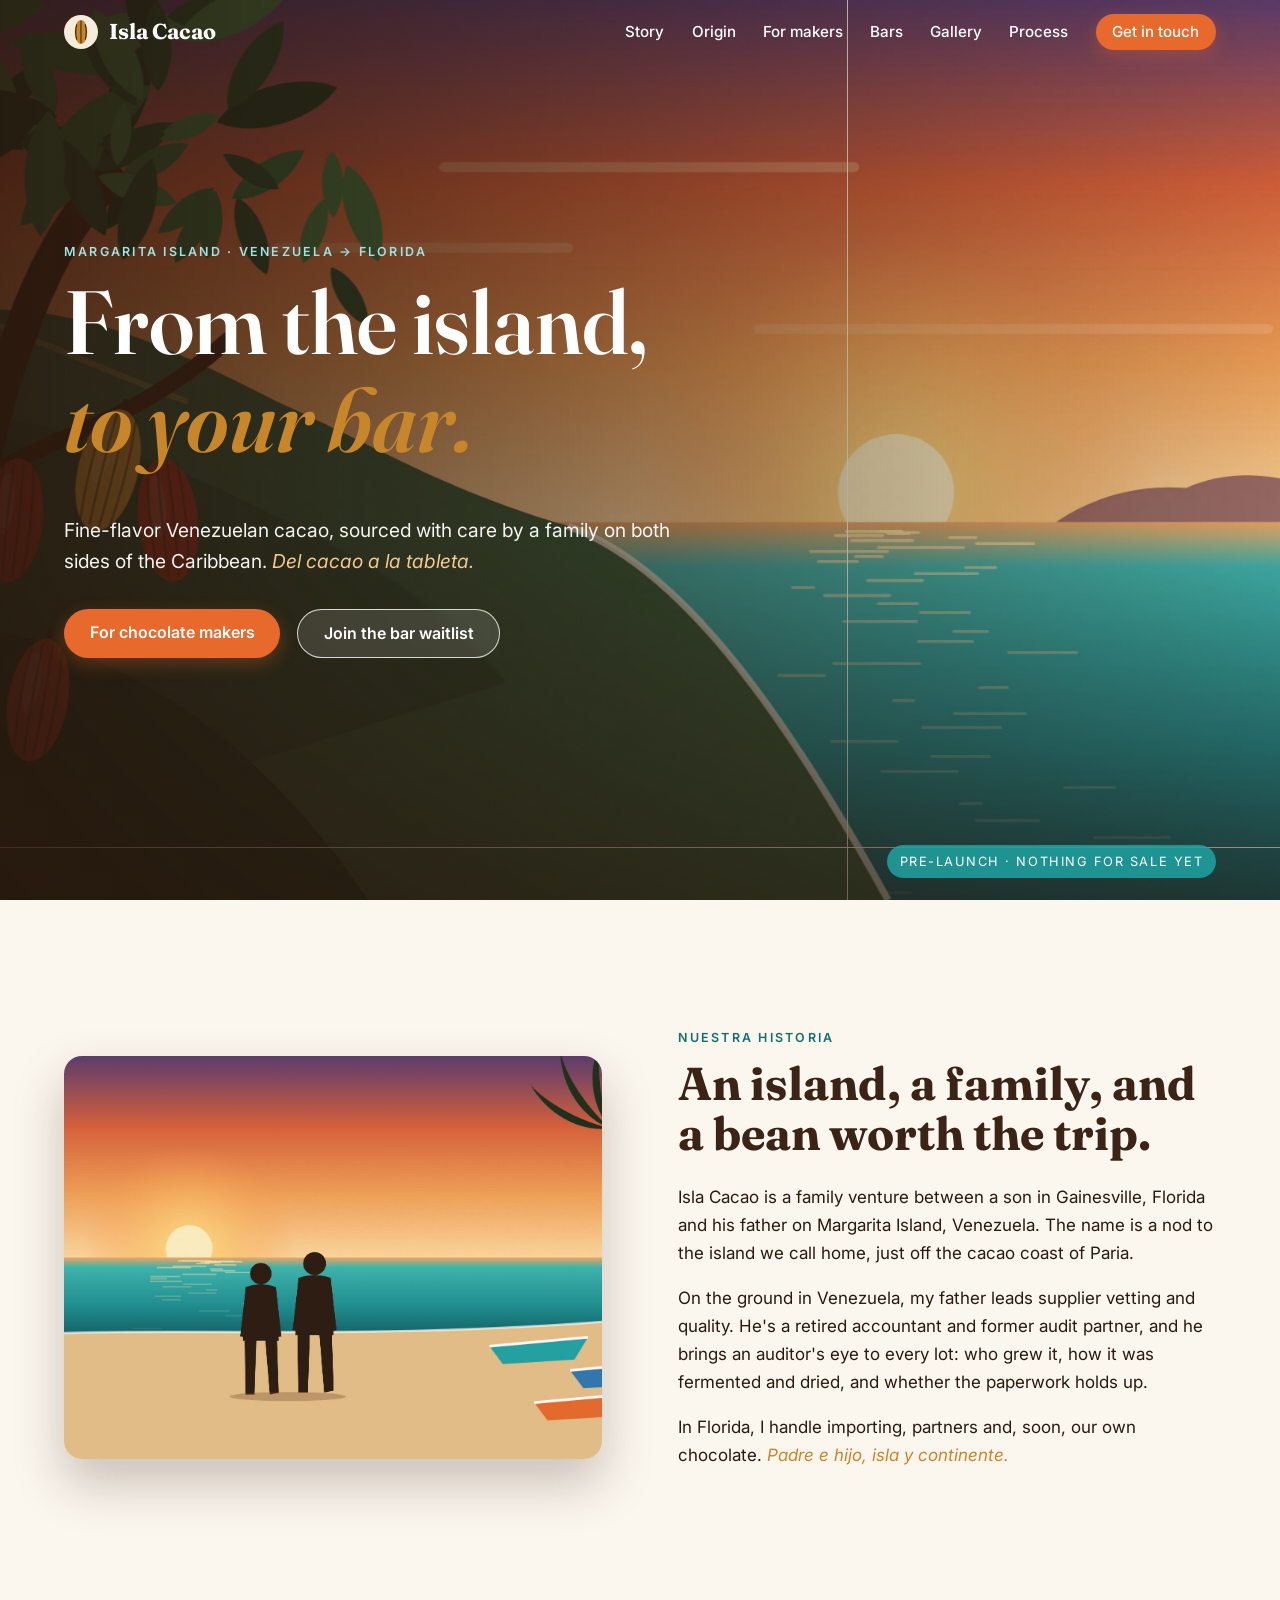
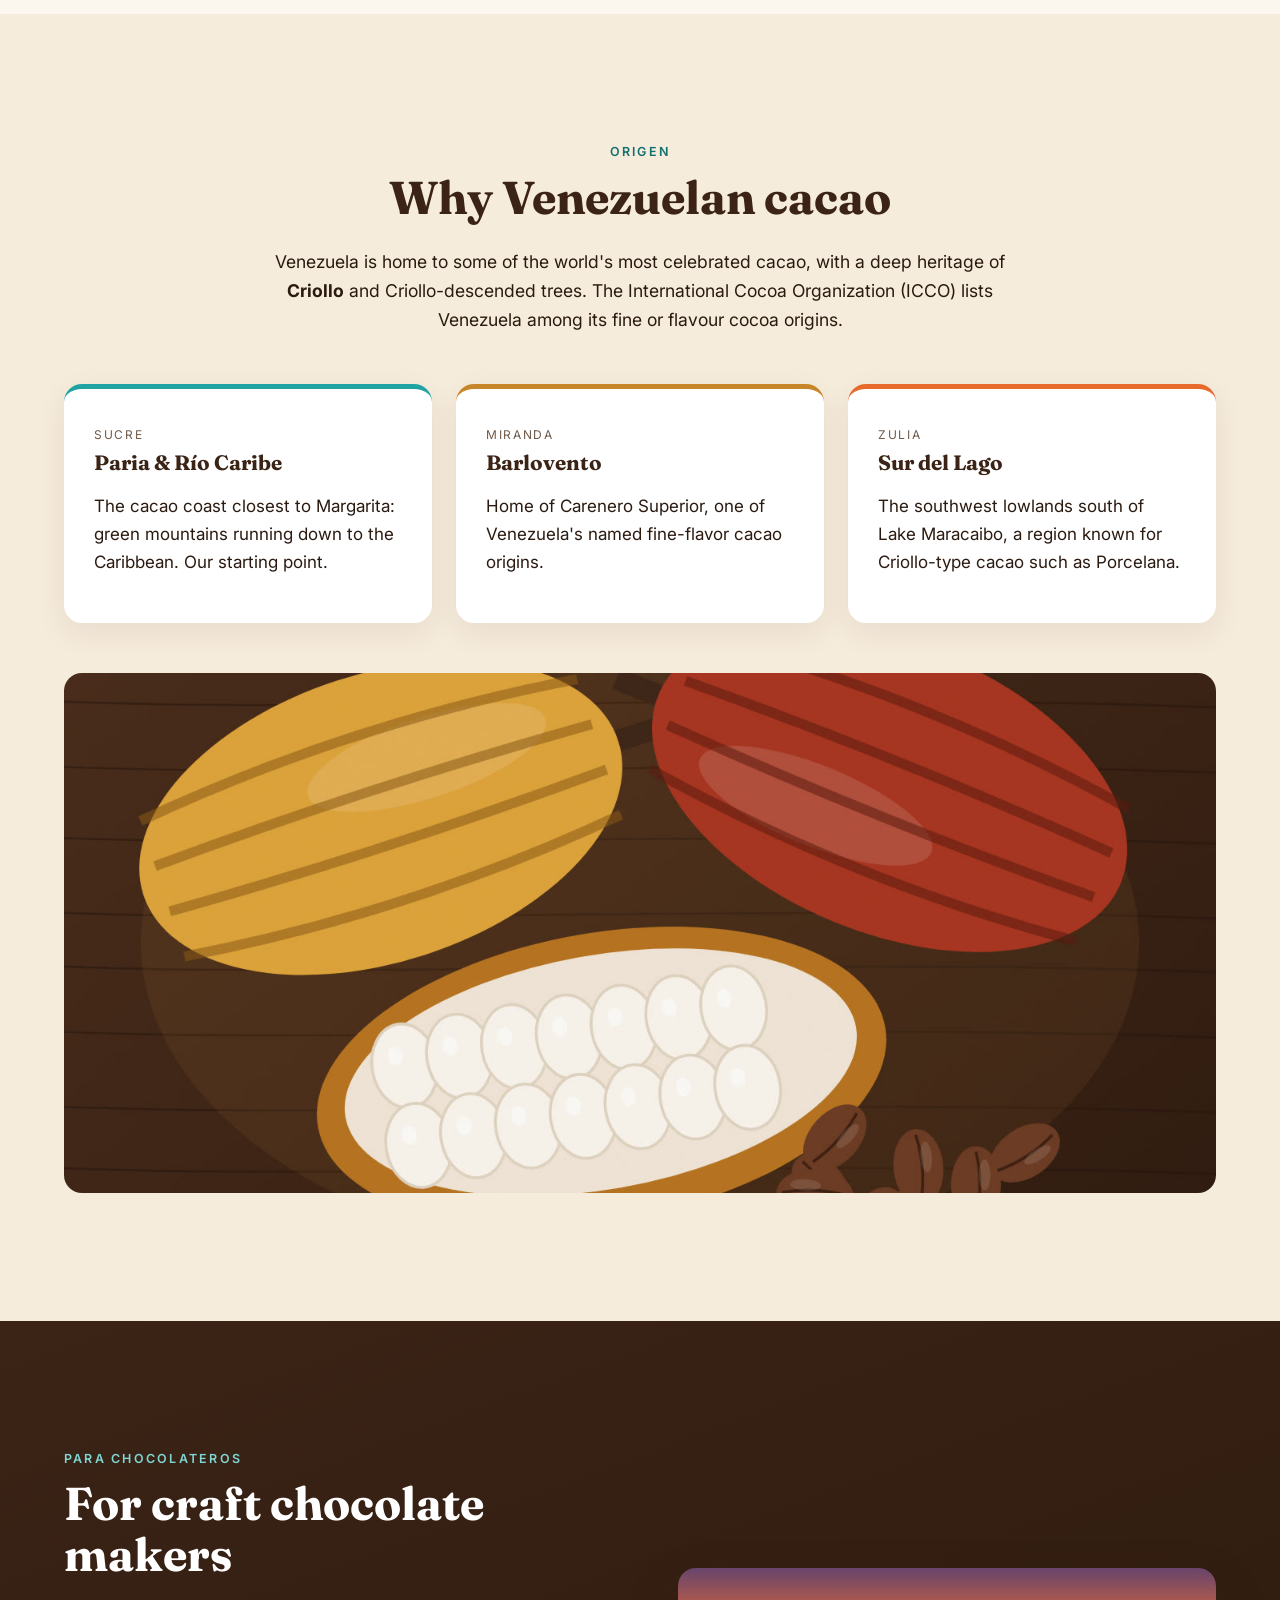
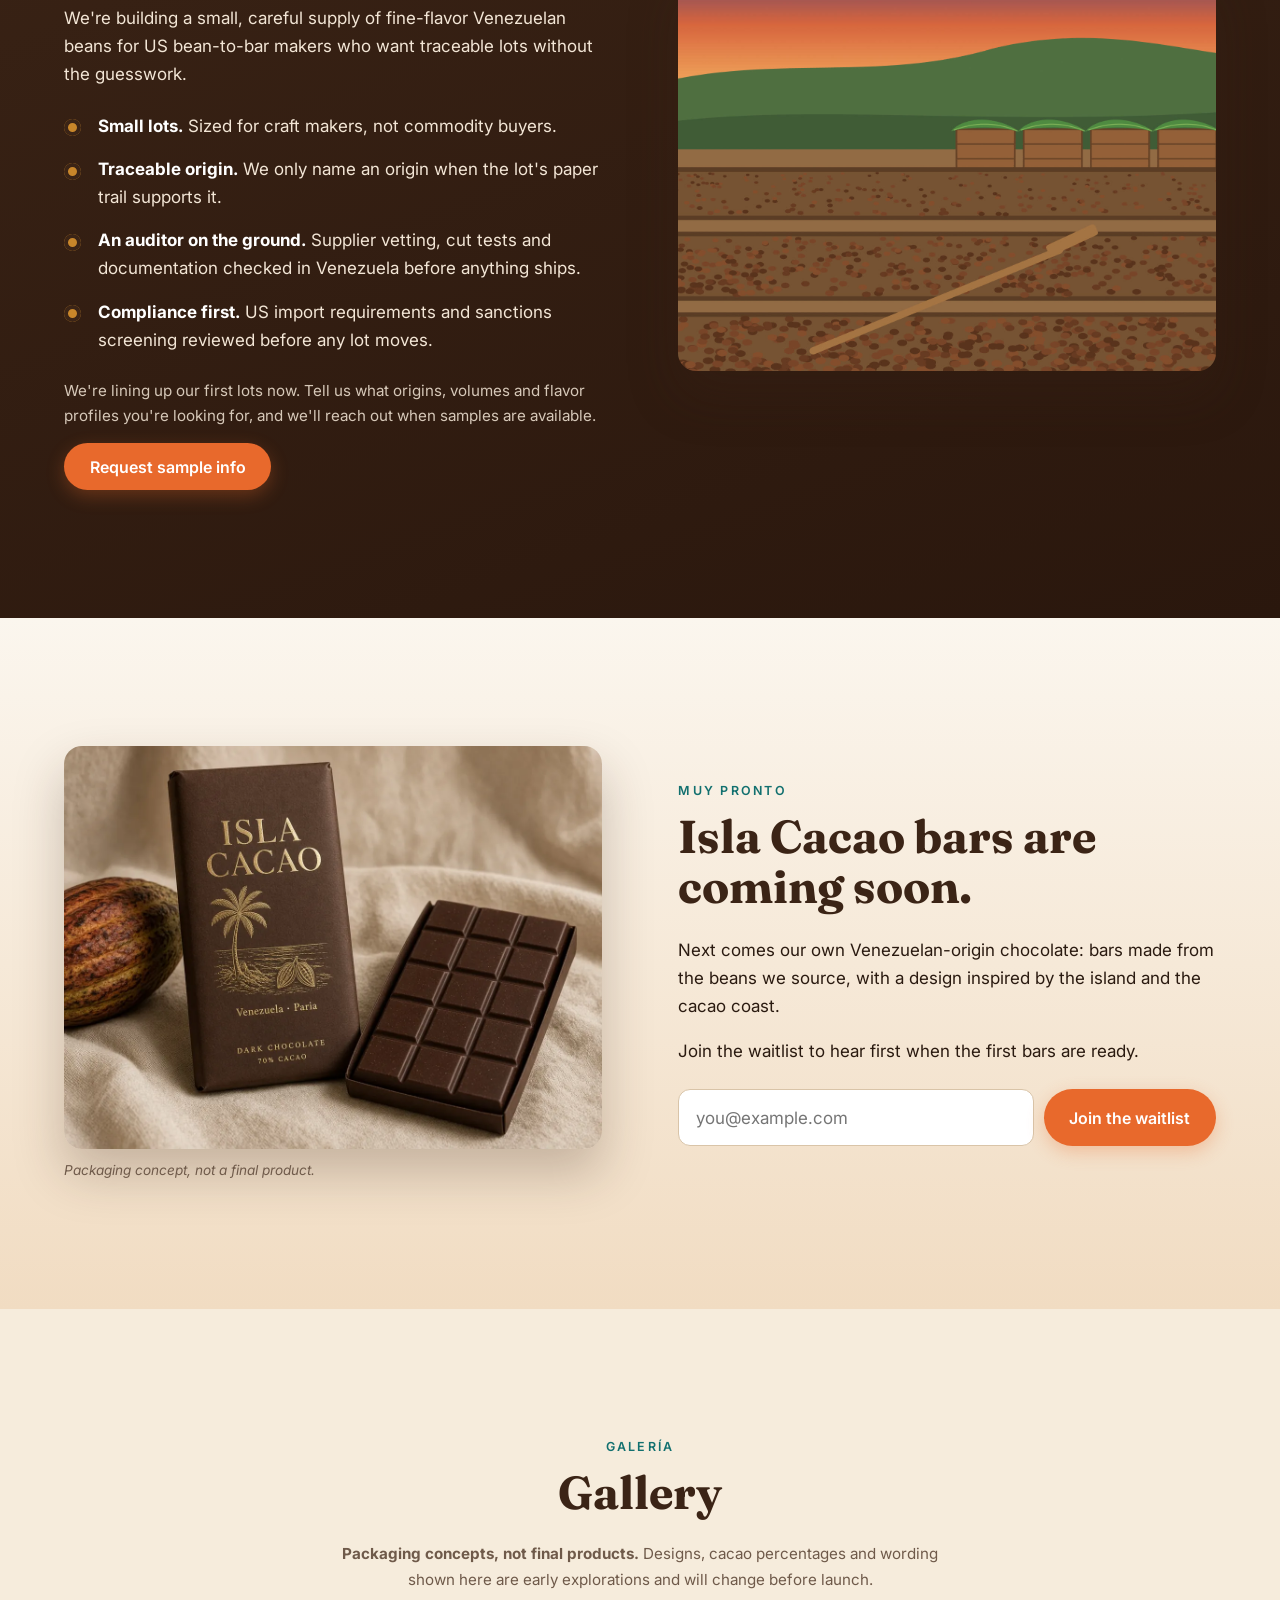
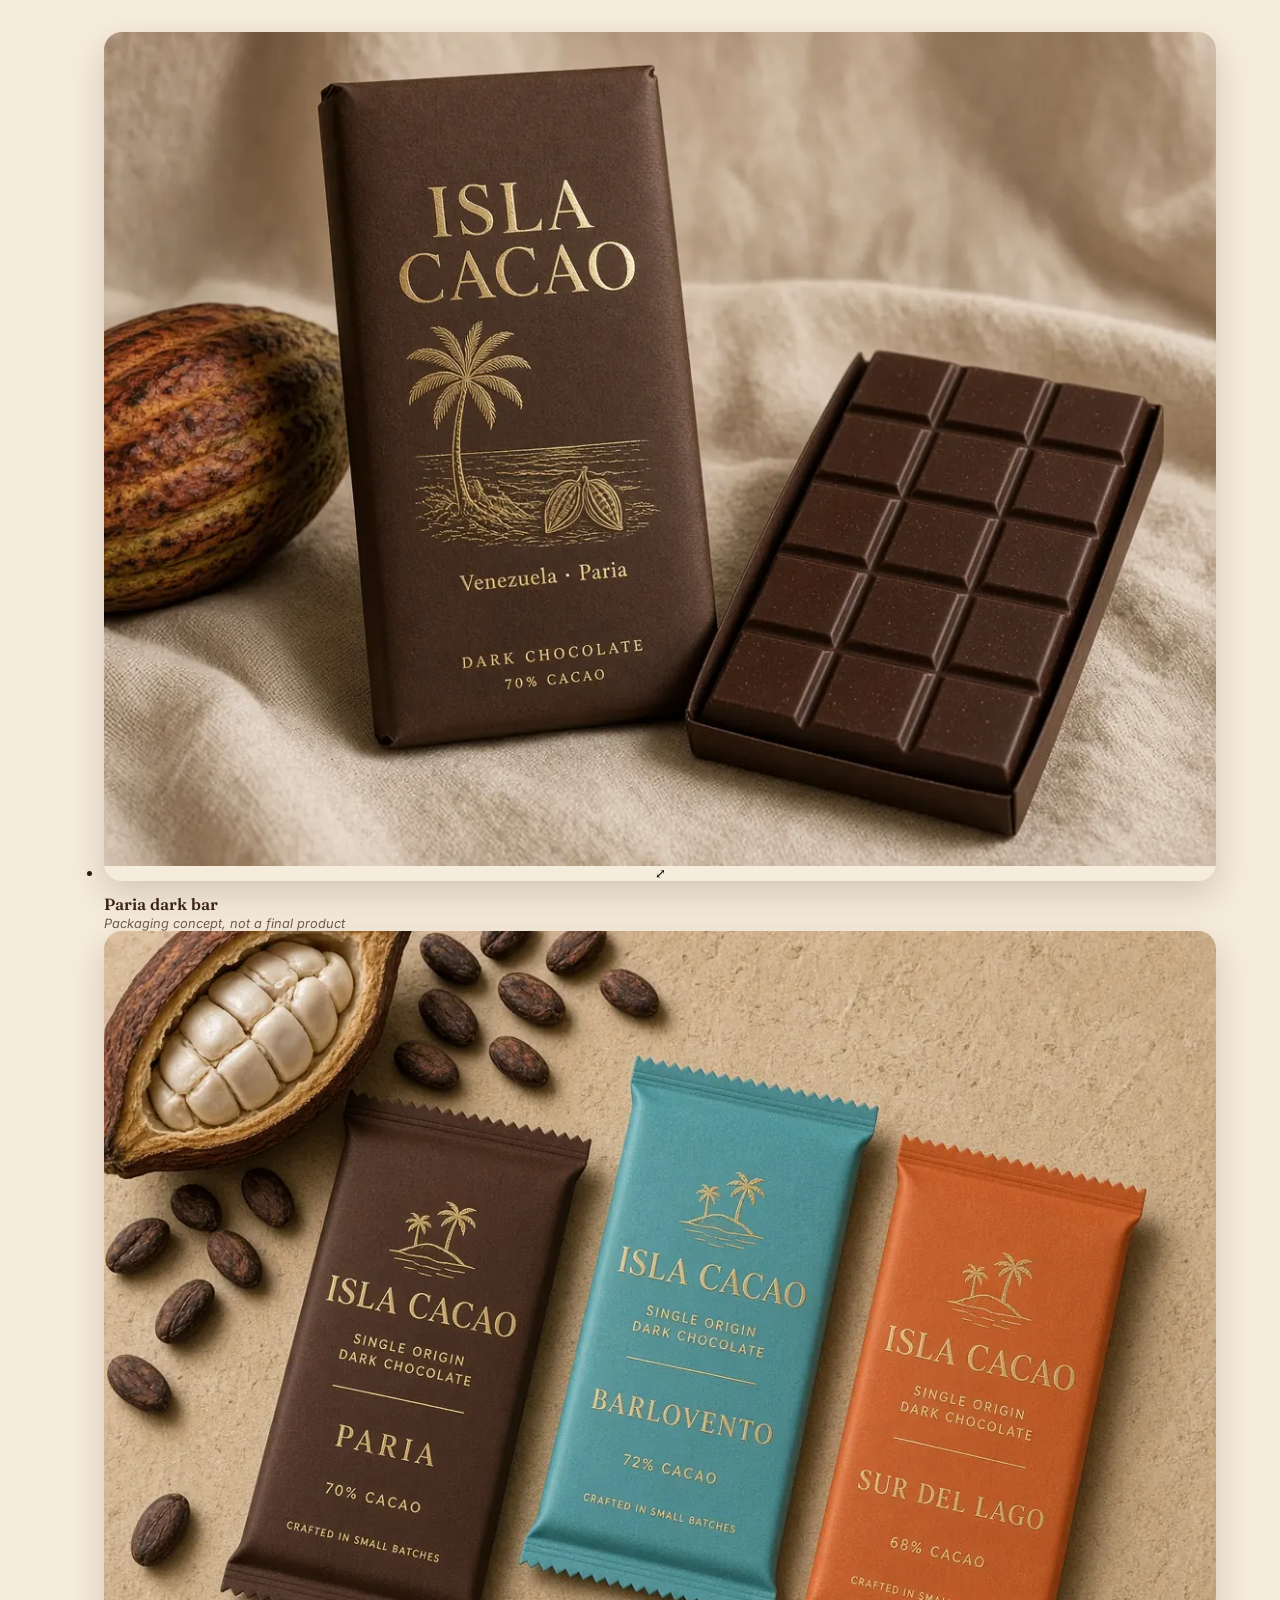
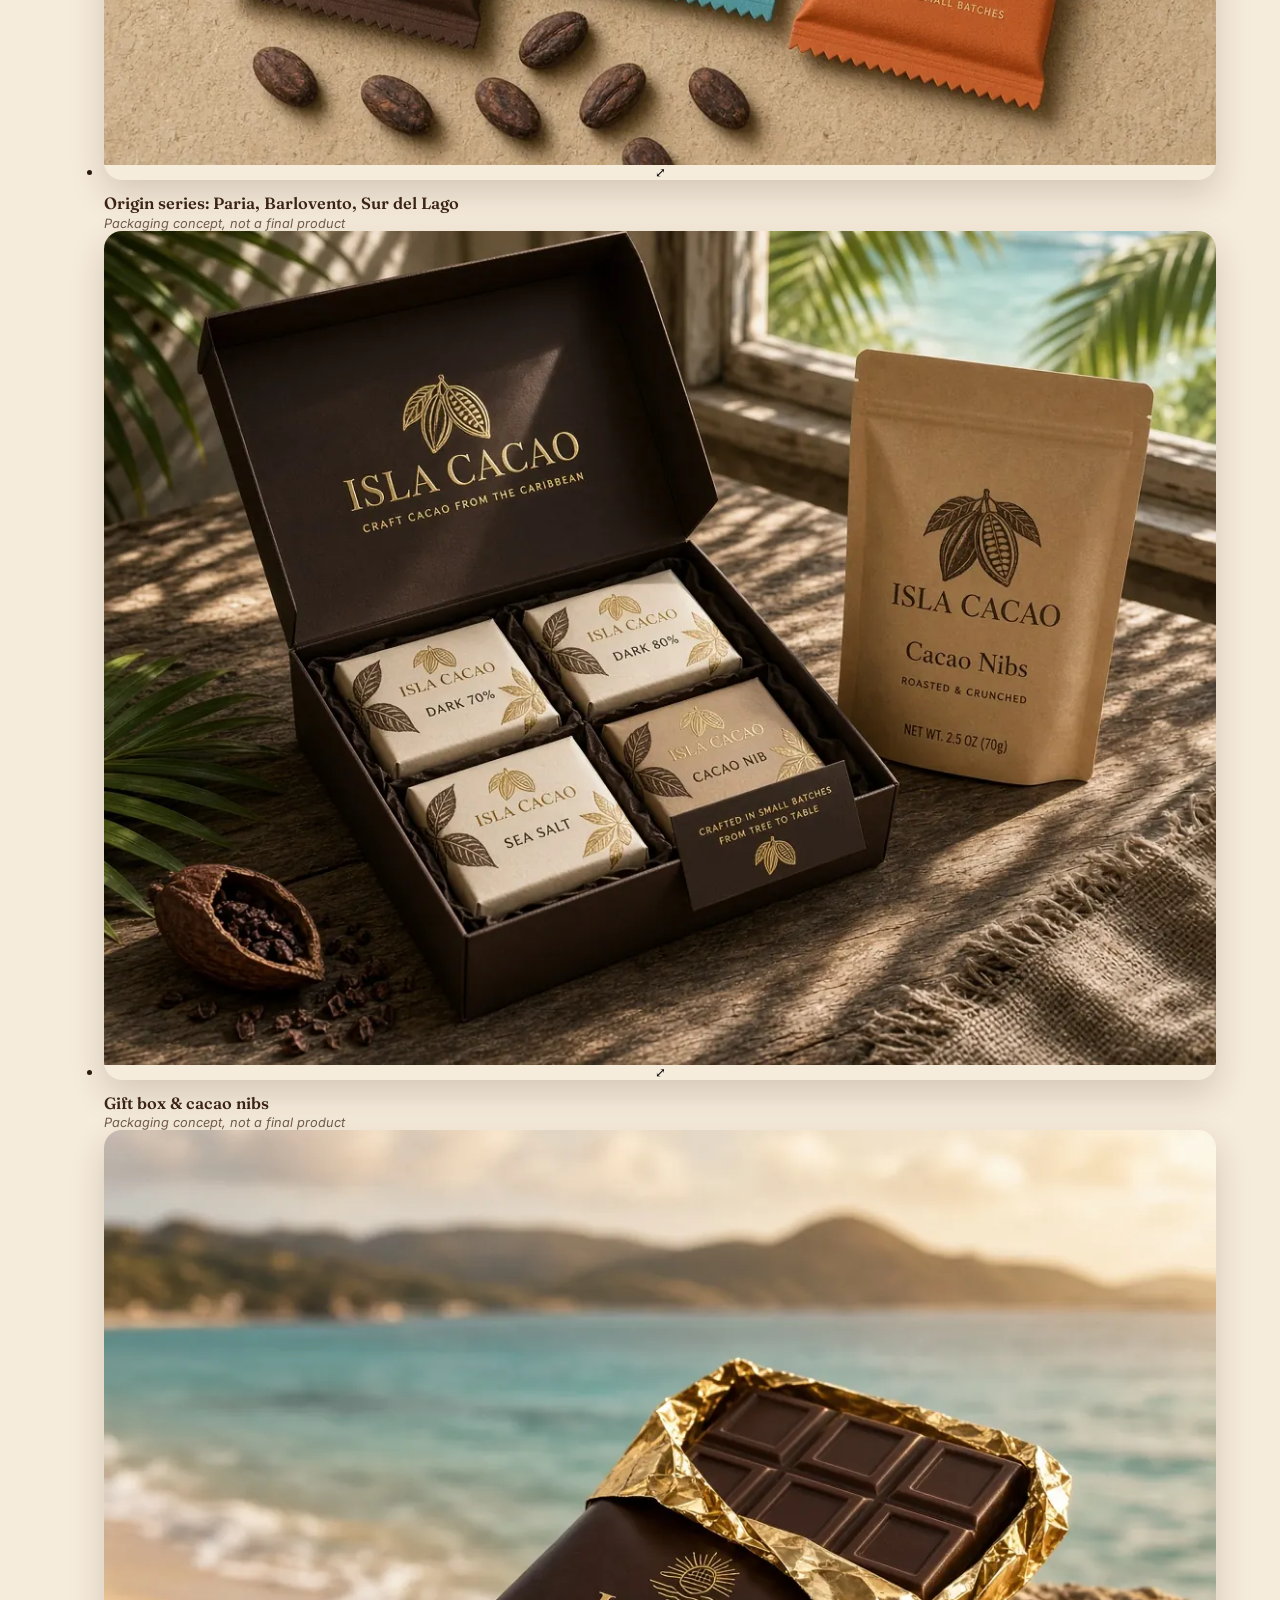
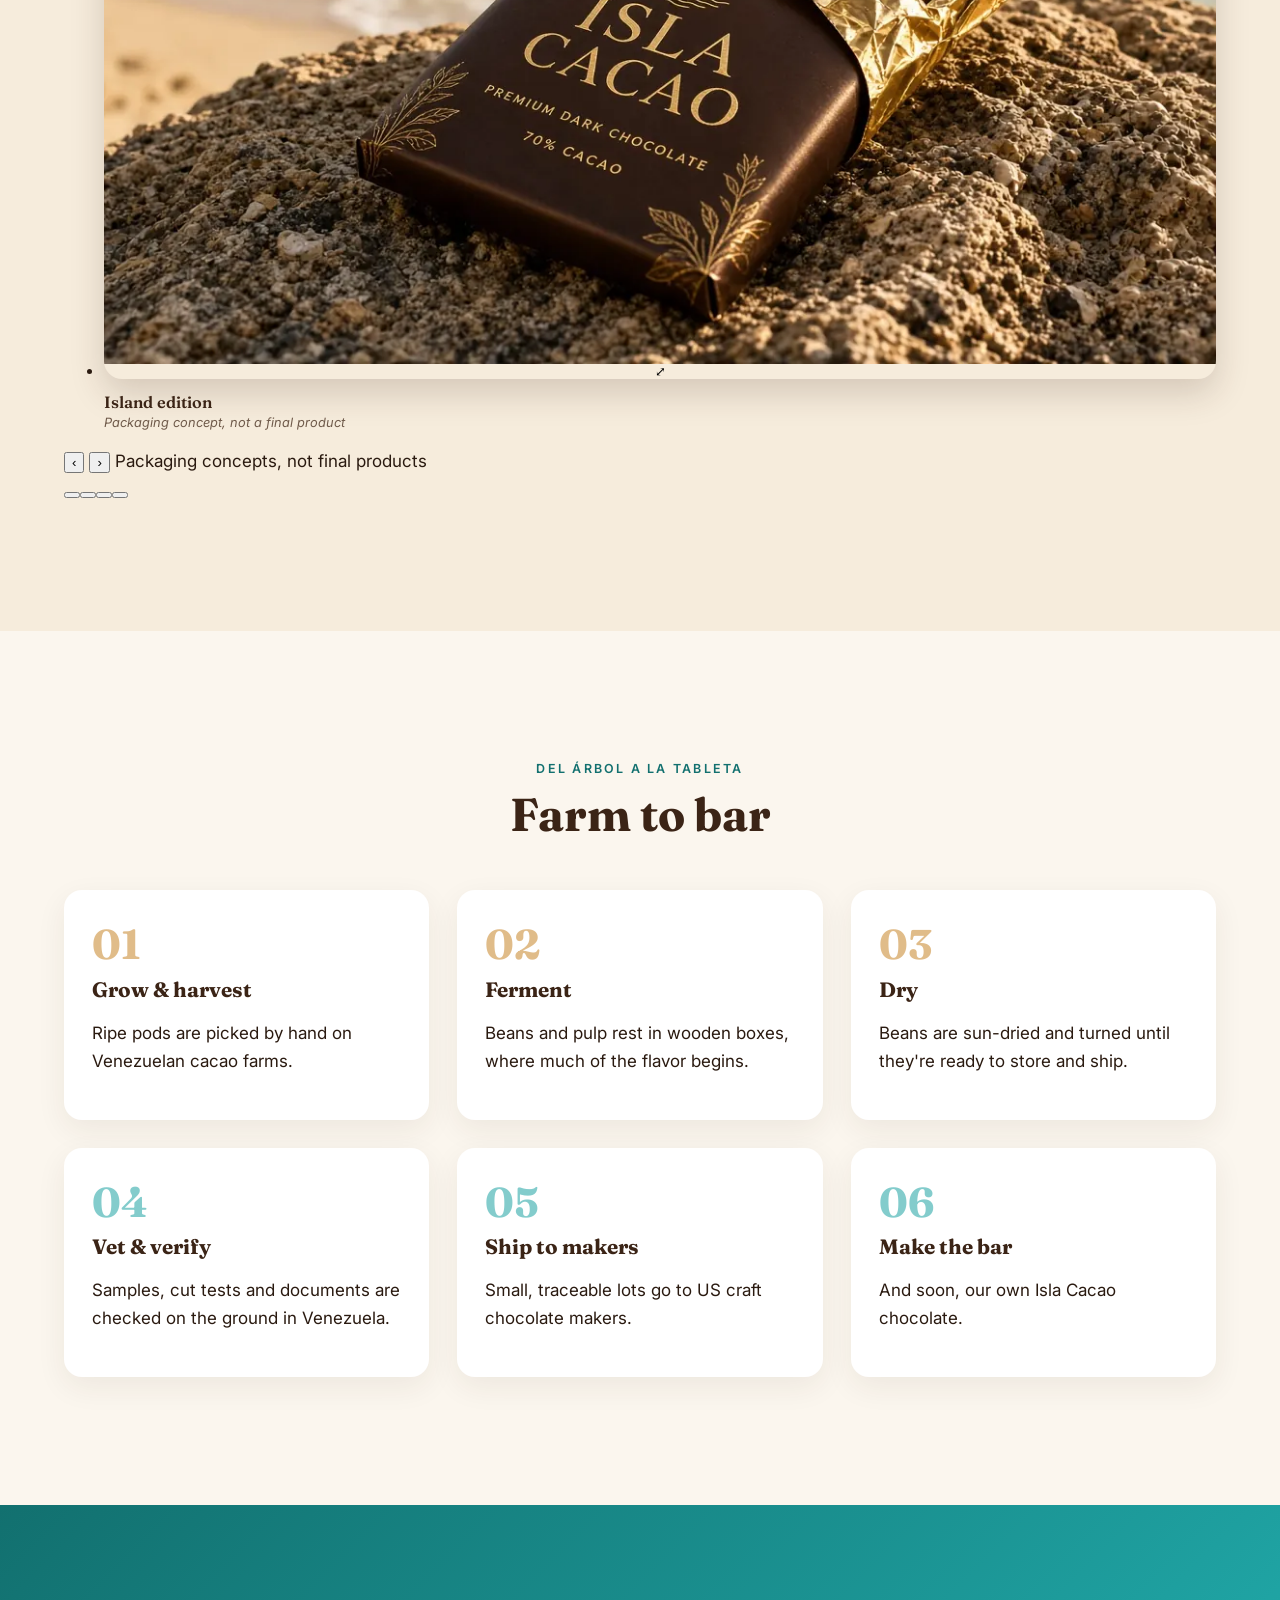
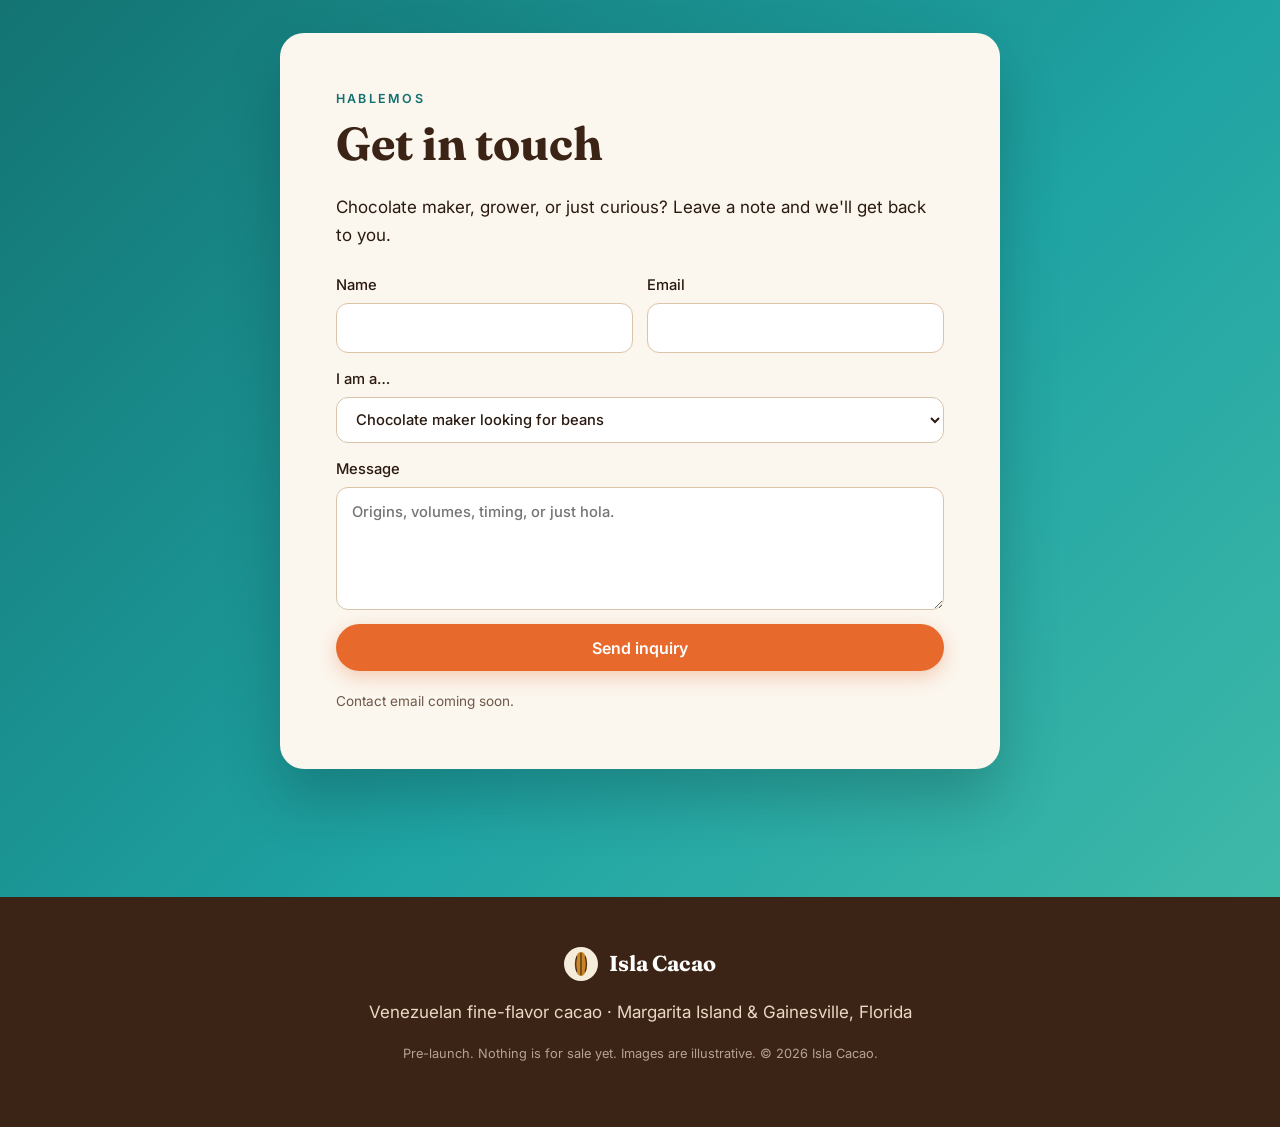
==== commit 4e167e90: "Turn gallery into a carousel: arrows, dots, swipe, keyboard, autoplay with pause; keep lightbox" ====
--- a/index.html
+++ b/index.html
@@ -127,31 +127,51 @@
   <p class="eyebrow center">Galería</p>
   <h2 class="center">Gallery</h2>
   <p class="center g-note"><strong>Packaging concepts, not final products.</strong> Designs, cacao percentages and wording shown here are early explorations and will change before launch.</p>
-  <div class="g-grid">
-    <figure class="g-item">
-      <button class="g-open" data-full="img/gallery/bar-hero" aria-label="Enlarge: Paria dark bar">
-        <picture><source type="image/webp" srcset="img/gallery/bar-hero-600.webp 600w, img/gallery/bar-hero.webp 1152w" sizes="(max-width:600px) 100vw, (max-width:900px) 50vw, 25vw"><img src="img/gallery/bar-hero-600.jpg" srcset="img/gallery/bar-hero-600.jpg 600w, img/gallery/bar-hero.jpg 1152w" sizes="(max-width:600px) 100vw, (max-width:900px) 50vw, 25vw" alt="Isla Cacao dark chocolate bar packaging concept beside an unwrapped bar and a cacao pod" loading="lazy" width="600" height="450"></picture>
-      </button>
-      <figcaption>Paria dark bar<span>Packaging concept, not a final product</span></figcaption>
-    </figure>
-    <figure class="g-item">
-      <button class="g-open" data-full="img/gallery/origin-lineup" aria-label="Enlarge: Origin series: Paria, Barlovento, Sur del Lago">
-        <picture><source type="image/webp" srcset="img/gallery/origin-lineup-600.webp 600w, img/gallery/origin-lineup.webp 1152w" sizes="(max-width:600px) 100vw, (max-width:900px) 50vw, 25vw"><img src="img/gallery/origin-lineup-600.jpg" srcset="img/gallery/origin-lineup-600.jpg 600w, img/gallery/origin-lineup.jpg 1152w" sizes="(max-width:600px) 100vw, (max-width:900px) 50vw, 25vw" alt="Three Isla Cacao wrapper concepts in brown, turquoise and orange for Paria, Barlovento and Sur del Lago" loading="lazy" width="600" height="450"></picture>
-      </button>
-      <figcaption>Origin series: Paria, Barlovento, Sur del Lago<span>Packaging concept, not a final product</span></figcaption>
-    </figure>
-    <figure class="g-item">
-      <button class="g-open" data-full="img/gallery/gift-box-nibs" aria-label="Enlarge: Gift box &amp; cacao nibs">
-        <picture><source type="image/webp" srcset="img/gallery/gift-box-nibs-600.webp 600w, img/gallery/gift-box-nibs.webp 1152w" sizes="(max-width:600px) 100vw, (max-width:900px) 50vw, 25vw"><img src="img/gallery/gift-box-nibs-600.jpg" srcset="img/gallery/gift-box-nibs-600.jpg 600w, img/gallery/gift-box-nibs.jpg 1152w" sizes="(max-width:600px) 100vw, (max-width:900px) 50vw, 25vw" alt="Isla Cacao gift box concept with four small bars, next to a cacao nibs pouch" loading="lazy" width="600" height="450"></picture>
-      </button>
-      <figcaption>Gift box &amp; cacao nibs<span>Packaging concept, not a final product</span></figcaption>
-    </figure>
-    <figure class="g-item">
-      <button class="g-open" data-full="img/gallery/beach-bar" aria-label="Enlarge: Island edition">
-        <picture><source type="image/webp" srcset="img/gallery/beach-bar-600.webp 600w, img/gallery/beach-bar.webp 1152w" sizes="(max-width:600px) 100vw, (max-width:900px) 50vw, 25vw"><img src="img/gallery/beach-bar-600.jpg" srcset="img/gallery/beach-bar-600.jpg 600w, img/gallery/beach-bar.jpg 1152w" sizes="(max-width:600px) 100vw, (max-width:900px) 50vw, 25vw" alt="Isla Cacao bar concept in gold foil resting on a beach rock with the sea and an island behind" loading="lazy" width="600" height="450"></picture>
-      </button>
-      <figcaption>Island edition<span>Packaging concept, not a final product</span></figcaption>
-    </figure>
+  <div class="carousel" aria-roledescription="carousel" aria-label="Isla Cacao packaging concepts" tabindex="0">
+    <div class="c-viewport">
+      <ul class="c-track" aria-live="polite">
+      <li class="c-slide" role="group" aria-roledescription="slide" aria-label="1 of 4: Paria dark bar">
+        <figure class="g-item">
+          <button class="g-open" data-full="img/gallery/bar-hero" aria-label="Enlarge: Paria dark bar">
+            <picture><source type="image/webp" srcset="img/gallery/bar-hero-600.webp 600w, img/gallery/bar-hero.webp 1152w" sizes="(max-width:1000px) 92vw, 960px"><img src="img/gallery/bar-hero.jpg" srcset="img/gallery/bar-hero-600.jpg 600w, img/gallery/bar-hero.jpg 1152w" sizes="(max-width:1000px) 92vw, 960px" alt="Isla Cacao dark chocolate bar packaging concept beside an unwrapped bar and a cacao pod" width="1152" height="864" draggable="false"></picture>
+            <span class="zoom" aria-hidden="true">⤢</span>
+          </button>
+          <figcaption>Paria dark bar<span>Packaging concept, not a final product</span></figcaption>
+        </figure>
+      </li>
+      <li class="c-slide" role="group" aria-roledescription="slide" aria-label="2 of 4: Origin series: Paria, Barlovento, Sur del Lago">
+        <figure class="g-item">
+          <button class="g-open" data-full="img/gallery/origin-lineup" aria-label="Enlarge: Origin series: Paria, Barlovento, Sur del Lago">
+            <picture><source type="image/webp" srcset="img/gallery/origin-lineup-600.webp 600w, img/gallery/origin-lineup.webp 1152w" sizes="(max-width:1000px) 92vw, 960px"><img src="img/gallery/origin-lineup.jpg" srcset="img/gallery/origin-lineup-600.jpg 600w, img/gallery/origin-lineup.jpg 1152w" sizes="(max-width:1000px) 92vw, 960px" alt="Three Isla Cacao wrapper concepts in brown, turquoise and orange for Paria, Barlovento and Sur del Lago" loading="lazy" width="1152" height="864" draggable="false"></picture>
+            <span class="zoom" aria-hidden="true">⤢</span>
+          </button>
+          <figcaption>Origin series: Paria, Barlovento, Sur del Lago<span>Packaging concept, not a final product</span></figcaption>
+        </figure>
+      </li>
+      <li class="c-slide" role="group" aria-roledescription="slide" aria-label="3 of 4: Gift box &amp; cacao nibs">
+        <figure class="g-item">
+          <button class="g-open" data-full="img/gallery/gift-box-nibs" aria-label="Enlarge: Gift box &amp; cacao nibs">
+            <picture><source type="image/webp" srcset="img/gallery/gift-box-nibs-600.webp 600w, img/gallery/gift-box-nibs.webp 1152w" sizes="(max-width:1000px) 92vw, 960px"><img src="img/gallery/gift-box-nibs.jpg" srcset="img/gallery/gift-box-nibs-600.jpg 600w, img/gallery/gift-box-nibs.jpg 1152w" sizes="(max-width:1000px) 92vw, 960px" alt="Isla Cacao gift box concept with four small bars, next to a cacao nibs pouch" loading="lazy" width="1152" height="864" draggable="false"></picture>
+            <span class="zoom" aria-hidden="true">⤢</span>
+          </button>
+          <figcaption>Gift box &amp; cacao nibs<span>Packaging concept, not a final product</span></figcaption>
+        </figure>
+      </li>
+      <li class="c-slide" role="group" aria-roledescription="slide" aria-label="4 of 4: Island edition">
+        <figure class="g-item">
+          <button class="g-open" data-full="img/gallery/beach-bar" aria-label="Enlarge: Island edition">
+            <picture><source type="image/webp" srcset="img/gallery/beach-bar-600.webp 600w, img/gallery/beach-bar.webp 1152w" sizes="(max-width:1000px) 92vw, 960px"><img src="img/gallery/beach-bar.jpg" srcset="img/gallery/beach-bar-600.jpg 600w, img/gallery/beach-bar.jpg 1152w" sizes="(max-width:1000px) 92vw, 960px" alt="Isla Cacao bar concept in gold foil resting on a beach rock with the sea and an island behind" loading="lazy" width="1152" height="864" draggable="false"></picture>
+            <span class="zoom" aria-hidden="true">⤢</span>
+          </button>
+          <figcaption>Island edition<span>Packaging concept, not a final product</span></figcaption>
+        </figure>
+      </li>
+      </ul>
+      <button class="c-arrow c-prev" aria-label="Previous slide">‹</button>
+      <button class="c-arrow c-next" aria-label="Next slide">›</button>
+      <span class="c-badge">Packaging concepts, not final products</span>
+    </div>
+    <div class="c-dots" role="tablist" aria-label="Choose slide"><button class="c-dot" role="tab" aria-label="Show slide 1: Paria dark bar"></button><button class="c-dot" role="tab" aria-label="Show slide 2: Origin series: Paria, Barlovento, Sur del Lago"></button><button class="c-dot" role="tab" aria-label="Show slide 3: Gift box &amp; cacao nibs"></button><button class="c-dot" role="tab" aria-label="Show slide 4: Island edition"></button></div>
   </div>
 </section>
 
--- a/styles.css
+++ b/styles.css
@@ -1,7 +1,7 @@
 :root{--cacao:#3b2416;--cacao-2:#5a3722;--ochre:#c8862a;--sea:#1fa3a3;--sea-d:#12706f;--sunset:#e8692c;--sand:#f6ecdc;--cream:#fbf6ee;--ink:#2a1a10;--muted:#6f5a4a;--r:18px}
 *{box-sizing:border-box}html{scroll-behavior:smooth}
 body{margin:0;font-family:Inter,system-ui,sans-serif;color:var(--ink);background:var(--cream);line-height:1.65;font-size:17px}
-img{max-width:100%;display:block}
+img{max-width:100%;height:auto;display:block}
 h1,h2,h3{font-family:Fraunces,Georgia,serif;line-height:1.1;margin:0 0 .5em;color:var(--cacao)}
 h2{font-size:clamp(1.9rem,3.6vw,2.9rem)}h3{font-size:1.3rem}
 a{color:inherit}
@@ -94,10 +94,9 @@
 
 .gallery{background:var(--sand)}
 .g-note{max-width:640px;margin:0 auto 40px;color:var(--muted);font-size:.95rem}
-.g-grid{display:grid;grid-template-columns:repeat(4,1fr);gap:22px;max-width:1300px;margin:0 auto}
 .g-item{margin:0}
 .g-open{display:block;width:100%;padding:0;border:0;background:none;cursor:zoom-in;border-radius:var(--r);overflow:hidden;box-shadow:0 14px 34px rgba(59,36,22,.18)}
-.g-open img{width:100%;aspect-ratio:4/3;object-fit:cover;transition:transform .4s}
+.g-open img{width:100%;height:auto;aspect-ratio:4/3;object-fit:cover;transition:transform .4s}
 .g-open:hover img,.g-open:focus-visible img{transform:scale(1.05)}
 .g-open:focus-visible{outline:3px solid var(--sea);outline-offset:3px}
 .g-item figcaption{margin-top:.8em;font:600 1.02rem Fraunces,serif;color:var(--cacao)}
@@ -110,5 +109,29 @@
 .lb-close,.lb-nav{position:absolute;background:rgba(255,255,255,.12);color:#fff;border:0;border-radius:50%;width:52px;height:52px;font-size:2rem;line-height:1;cursor:pointer}
 .lb-close:hover,.lb-nav:hover{background:rgba(255,255,255,.25)}
 .lb-close{top:20px;right:20px}.lb-prev{left:20px}.lb-next{right:20px}
-@media (max-width:900px){.g-grid{grid-template-columns:repeat(2,1fr)}}
-@media (max-width:600px){.g-grid{grid-template-columns:1fr}.lb-nav{top:auto;bottom:20px}.lb-prev{left:calc(50% - 64px)}.lb-next{right:calc(50% - 64px)}}
+@media (max-width:900px){@media (max-width:600px){
+/* Carousel */
+.carousel{max-width:960px;margin:0 auto;outline:none}
+.carousel:focus-visible{outline:3px solid var(--sea);outline-offset:8px;border-radius:var(--r)}
+.c-viewport{position:relative;overflow:hidden;border-radius:var(--r);box-shadow:0 24px 50px rgba(59,36,22,.22);touch-action:pan-y}
+.c-track{list-style:none;margin:0;padding:0;display:flex;transition:transform .6s cubic-bezier(.22,.61,.36,1);will-change:transform}
+.c-track.dragging{transition:none}
+.c-slide{flex:0 0 100%;min-width:0}
+.c-slide .g-open{border-radius:0;box-shadow:none;position:relative}
+.c-slide .g-open img{aspect-ratio:4/3;user-select:none;-webkit-user-drag:none}
+.c-slide .g-open:hover img{transform:scale(1.02)}
+.c-slide figcaption{position:absolute;left:0;right:0;bottom:0;margin:0;padding:60px 28px 22px;background:linear-gradient(0deg,rgba(35,18,8,.85),rgba(35,18,8,0));color:#fff;font:600 1.35rem Fraunces,serif;pointer-events:none}
+.c-slide figcaption span{color:#f3e6d6;font-size:.85rem}
+.c-slide .g-item{position:relative}
+.zoom{position:absolute;top:16px;left:16px;width:40px;height:40px;border-radius:50%;background:rgba(35,18,8,.55);color:#fff;display:grid;place-items:center;font-size:1.1rem}
+.c-arrow{position:absolute;top:50%;transform:translateY(-50%);width:54px;height:54px;border-radius:50%;border:0;background:rgba(251,246,238,.92);color:var(--cacao);font-size:2rem;line-height:1;cursor:pointer;box-shadow:0 6px 18px rgba(0,0,0,.2);transition:background .2s,transform .2s}
+.c-arrow:hover{background:#fff;transform:translateY(-50%) scale(1.06)}
+.c-arrow:focus-visible{outline:3px solid var(--sea)}
+.c-prev{left:16px}.c-next{right:16px}
+.c-badge{position:absolute;top:16px;right:16px;background:rgba(31,163,163,.92);color:#fff;font-size:.72rem;letter-spacing:.12em;text-transform:uppercase;padding:.45em .9em;border-radius:999px;pointer-events:none}
+.c-dots{display:flex;justify-content:center;gap:10px;margin-top:22px}
+.c-dot{width:12px;height:12px;border-radius:999px;border:0;padding:0;background:#d6c2a6;cursor:pointer;transition:width .3s,background .3s}
+.c-dot[aria-selected="true"]{width:34px;background:var(--sunset)}
+.c-dot:focus-visible{outline:3px solid var(--sea);outline-offset:3px}
+@media (max-width:600px){.c-arrow{width:42px;height:42px;font-size:1.6rem}.c-prev{left:8px}.c-next{right:8px}.c-slide figcaption{font-size:1.05rem;padding:44px 16px 14px}.c-badge{font-size:.6rem;top:10px;right:10px}.zoom{top:10px;left:10px;width:34px;height:34px}}
+@media (prefers-reduced-motion:reduce){.c-track{transition:none}}
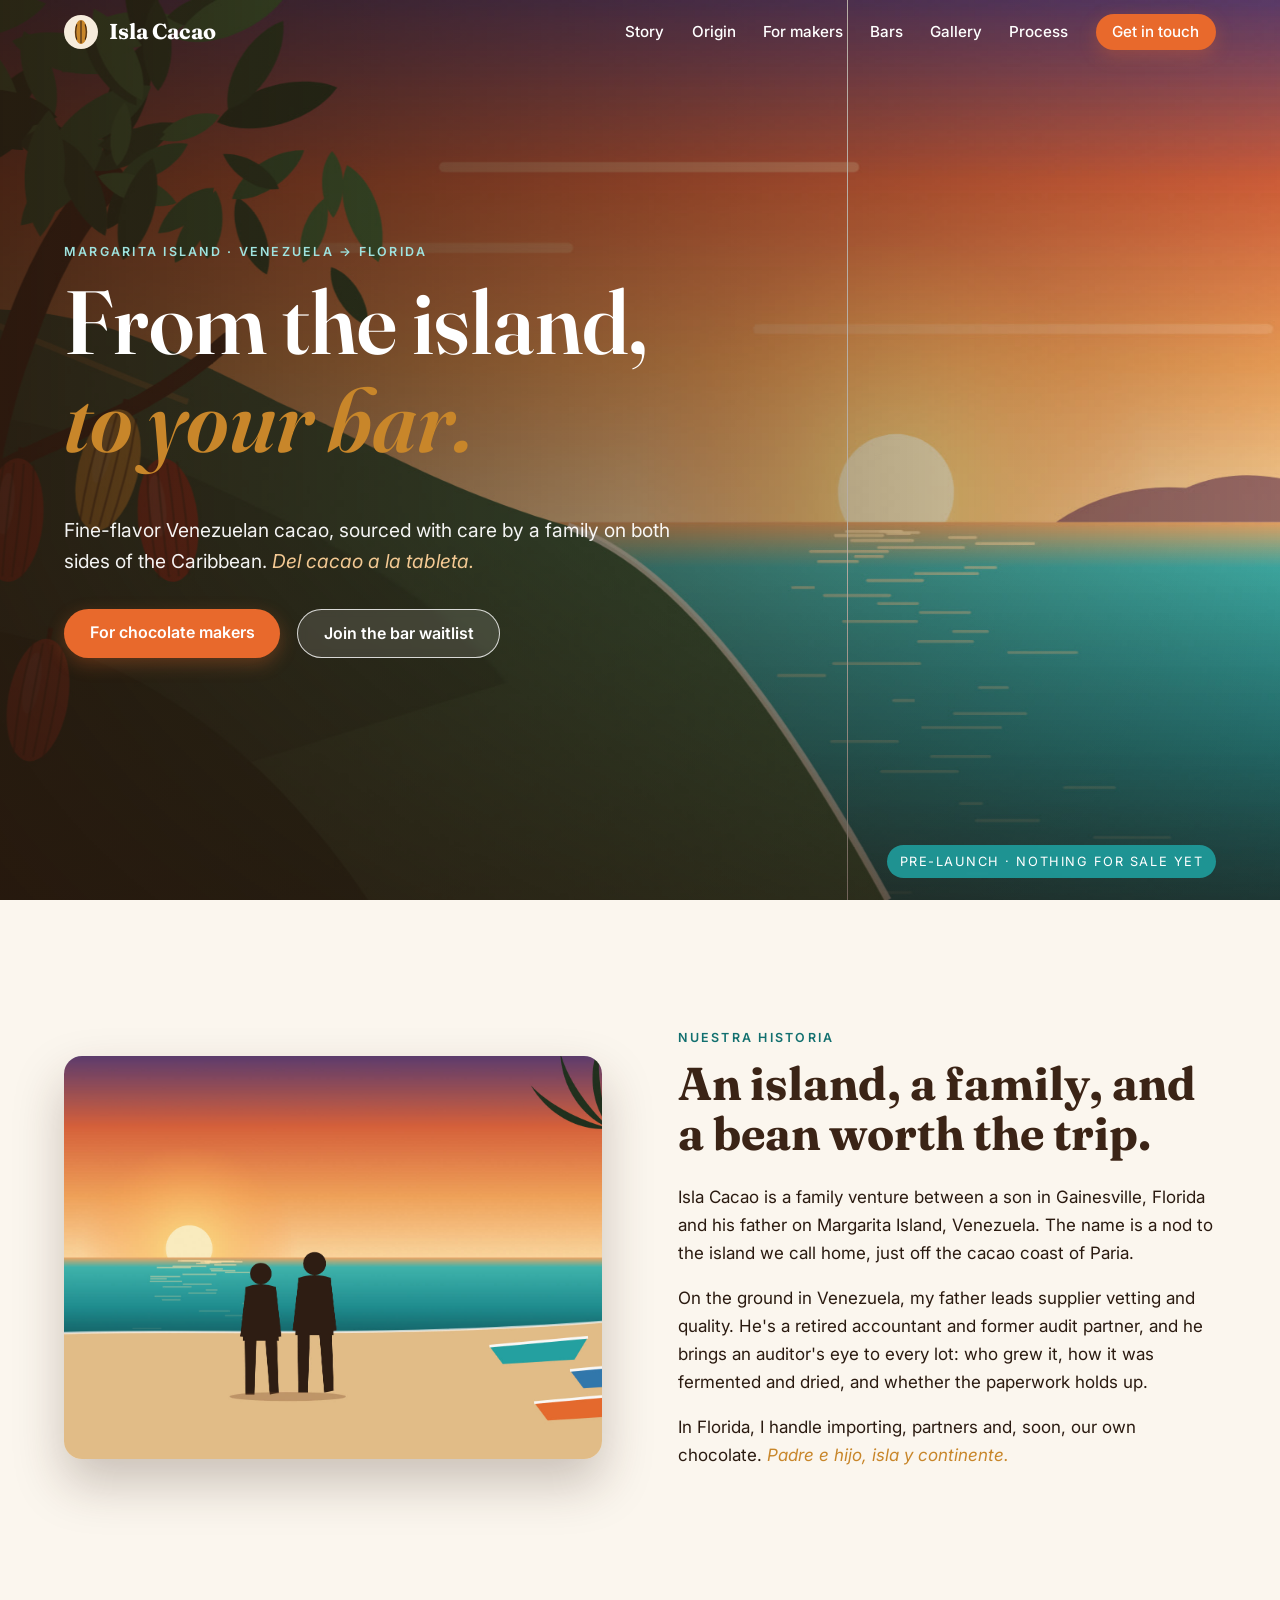
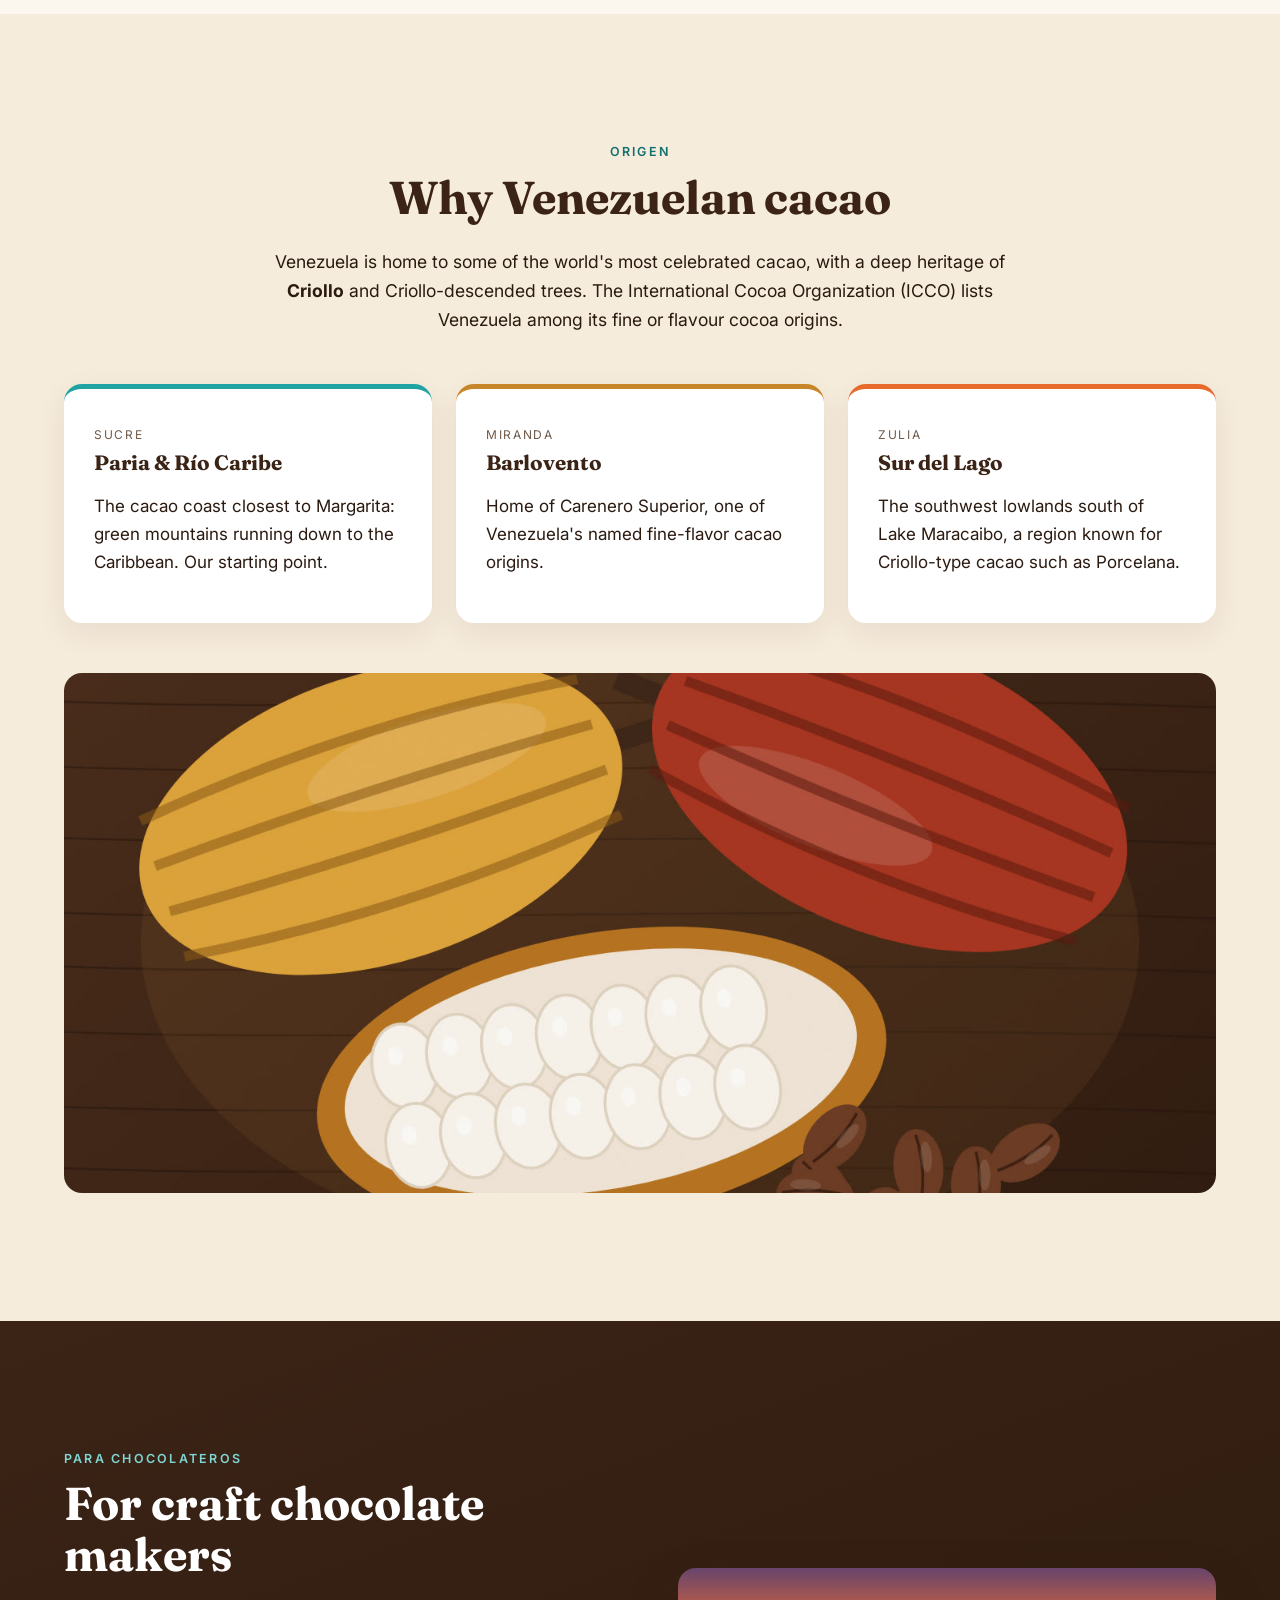
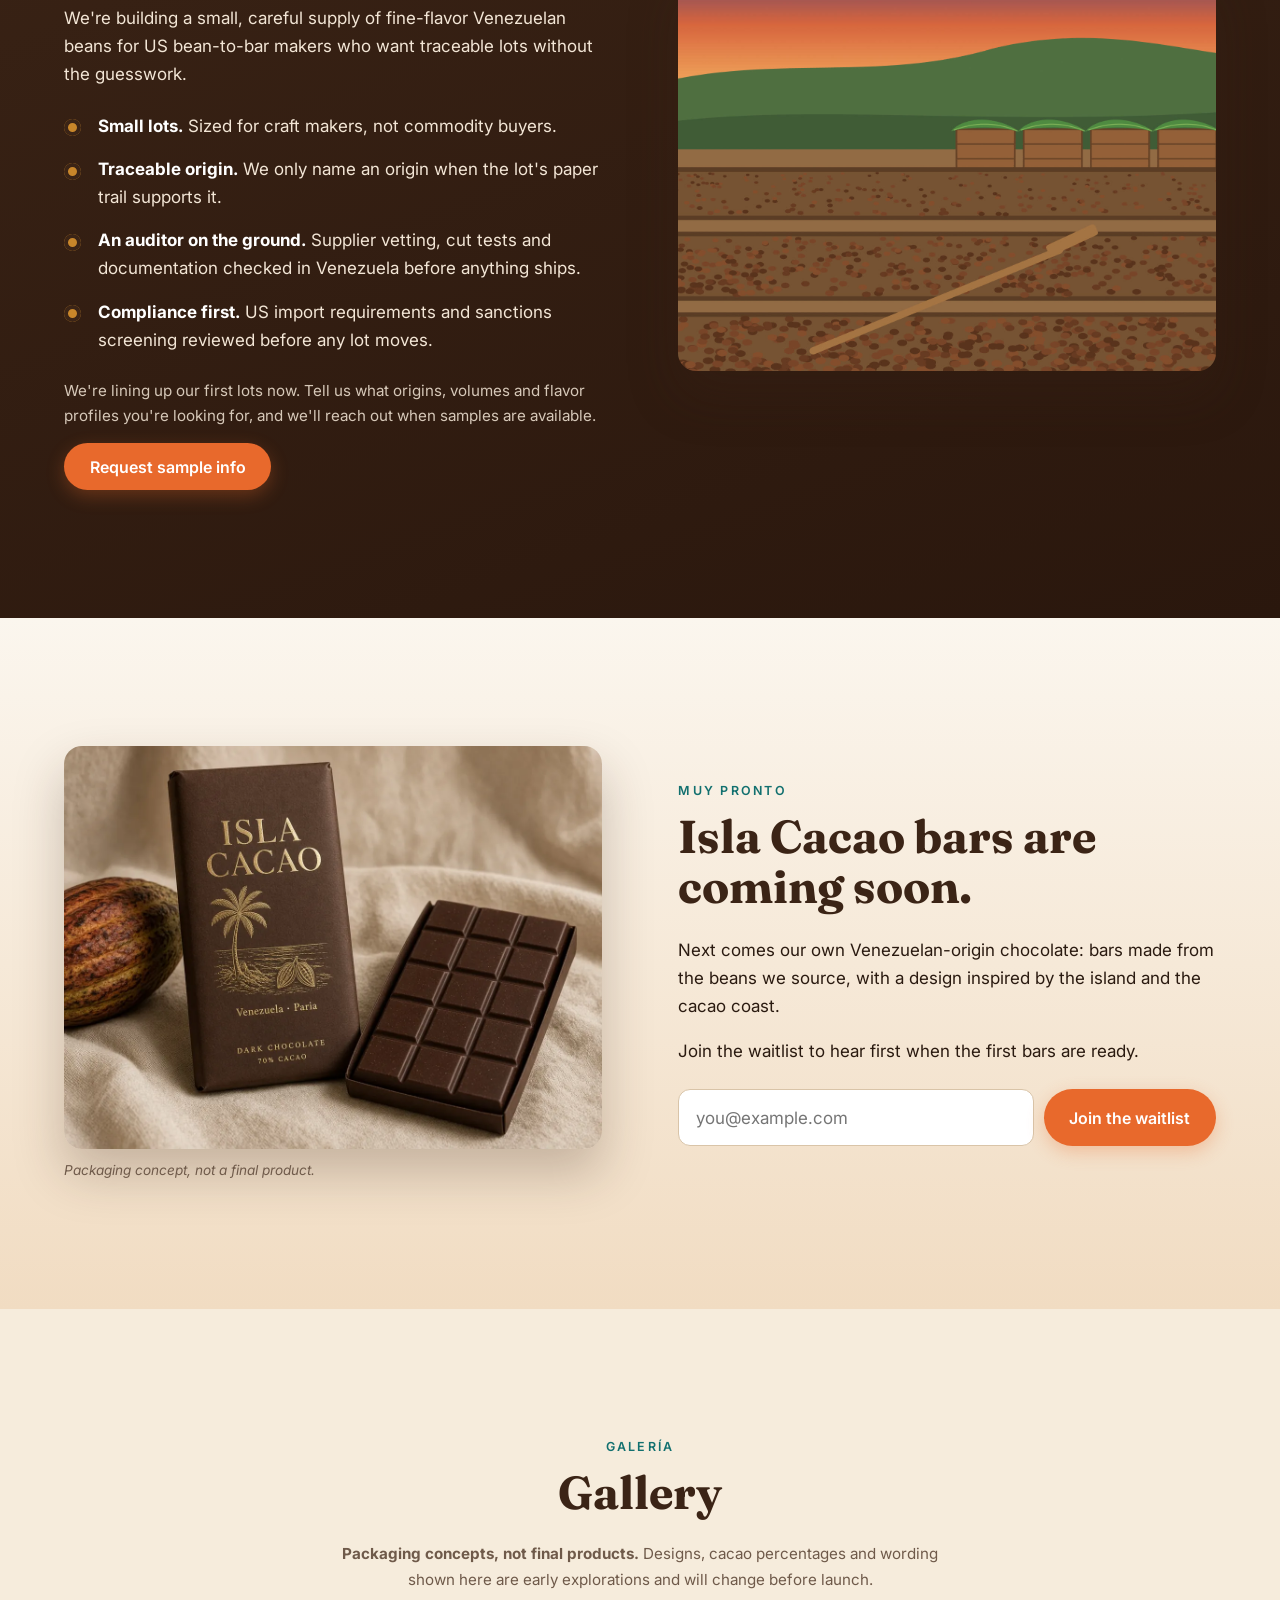
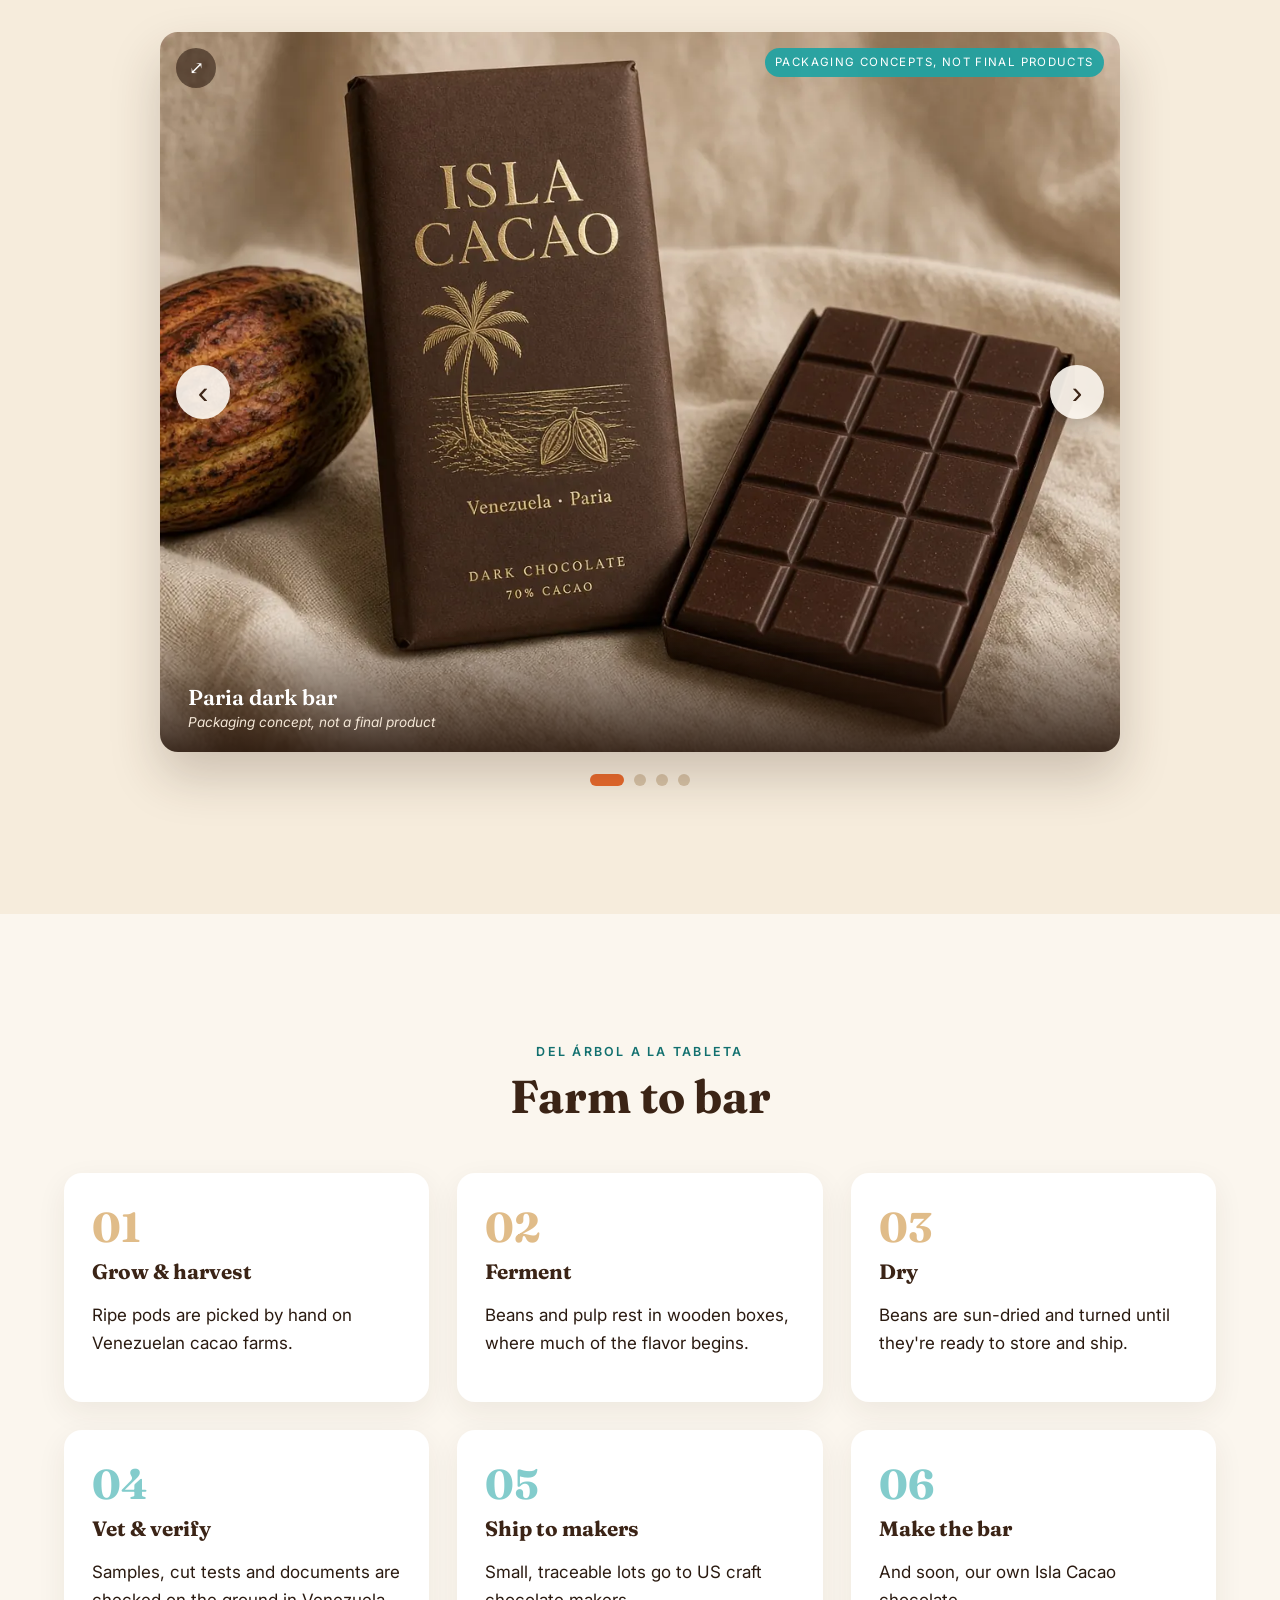
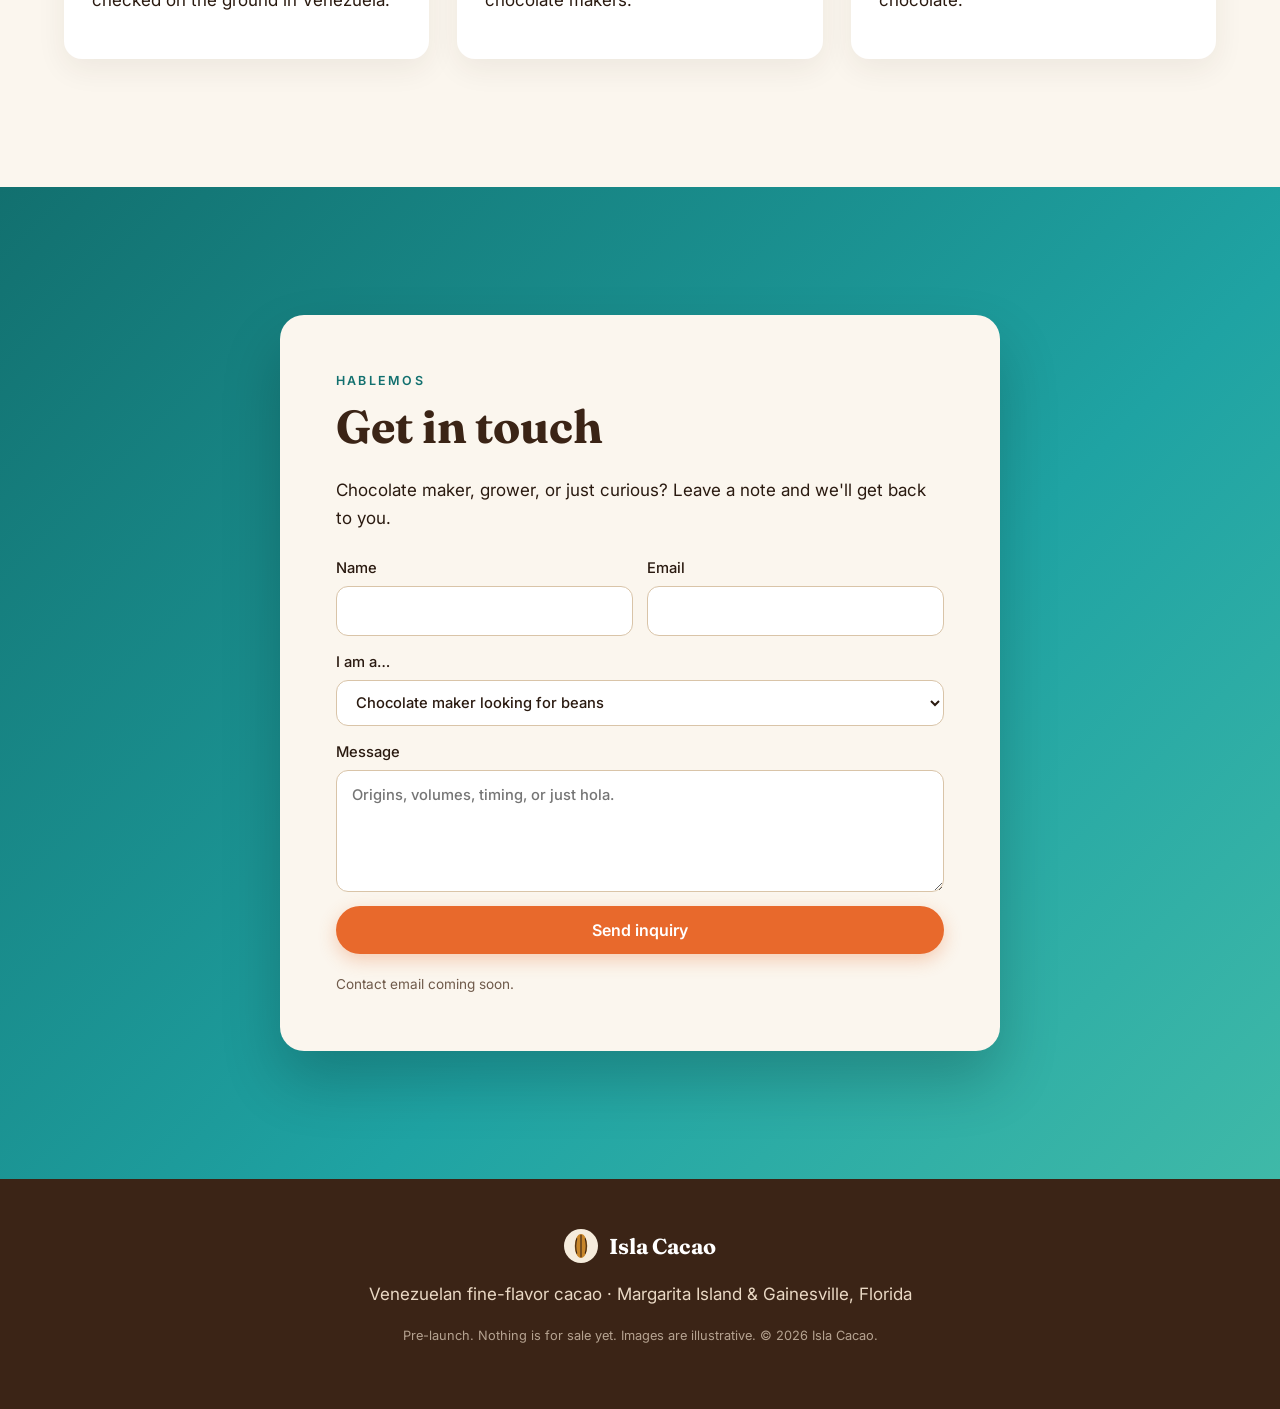
==== commit 0fdb0a5a: "Fix carousel CSS on desktop and lightbox arrow position" ====
--- a/index.html
+++ b/index.html
@@ -11,7 +11,7 @@
 <link rel="preconnect" href="https://fonts.googleapis.com">
 <link rel="preconnect" href="https://fonts.gstatic.com" crossorigin>
 <link href="https://fonts.googleapis.com/css2?family=Fraunces:opsz,wght@9..144,400;9..144,600;9..144,700&family=Inter:wght@400;500;600&display=swap" rel="stylesheet">
-<link rel="stylesheet" href="styles.css">
+<link rel="stylesheet" href="styles.css?v=5">
 <link rel="icon" href="data:image/svg+xml,%3Csvg xmlns='http://www.w3.org/2000/svg' viewBox='0 0 64 64'%3E%3Cellipse cx='32' cy='32' rx='14' ry='26' fill='%23c8862a'/%3E%3Cpath d='M32 8v48' stroke='%233b2416' stroke-width='3'/%3E%3C/svg%3E">
 </head>
 <body>
@@ -229,6 +229,6 @@
     <p class="small">Pre-launch. Nothing is for sale yet. Images are illustrative. © <span id="yr">2026</span> Isla Cacao.</p>
   </div>
 </footer>
-<script src="main.js"></script>
+<script src="main.js?v=5"></script>
 </body>
 </html>
--- a/styles.css
+++ b/styles.css
@@ -108,8 +108,8 @@
 .lightbox figcaption{color:#f3e6d6;margin-top:1em;font-size:.95rem}
 .lb-close,.lb-nav{position:absolute;background:rgba(255,255,255,.12);color:#fff;border:0;border-radius:50%;width:52px;height:52px;font-size:2rem;line-height:1;cursor:pointer}
 .lb-close:hover,.lb-nav:hover{background:rgba(255,255,255,.25)}
-.lb-close{top:20px;right:20px}.lb-prev{left:20px}.lb-next{right:20px}
-@media (max-width:900px){@media (max-width:600px){
+.lb-close{top:20px;right:20px}.lb-prev,.lb-next{top:calc(50% - 26px)}.lb-prev{left:20px}.lb-next{right:20px}
+@media (max-width:600px){.lb-prev,.lb-next{top:auto;bottom:20px}.lb-prev{left:calc(50% - 64px)}.lb-next{right:calc(50% - 64px)}}
 /* Carousel */
 .carousel{max-width:960px;margin:0 auto;outline:none}
 .carousel:focus-visible{outline:3px solid var(--sea);outline-offset:8px;border-radius:var(--r)}
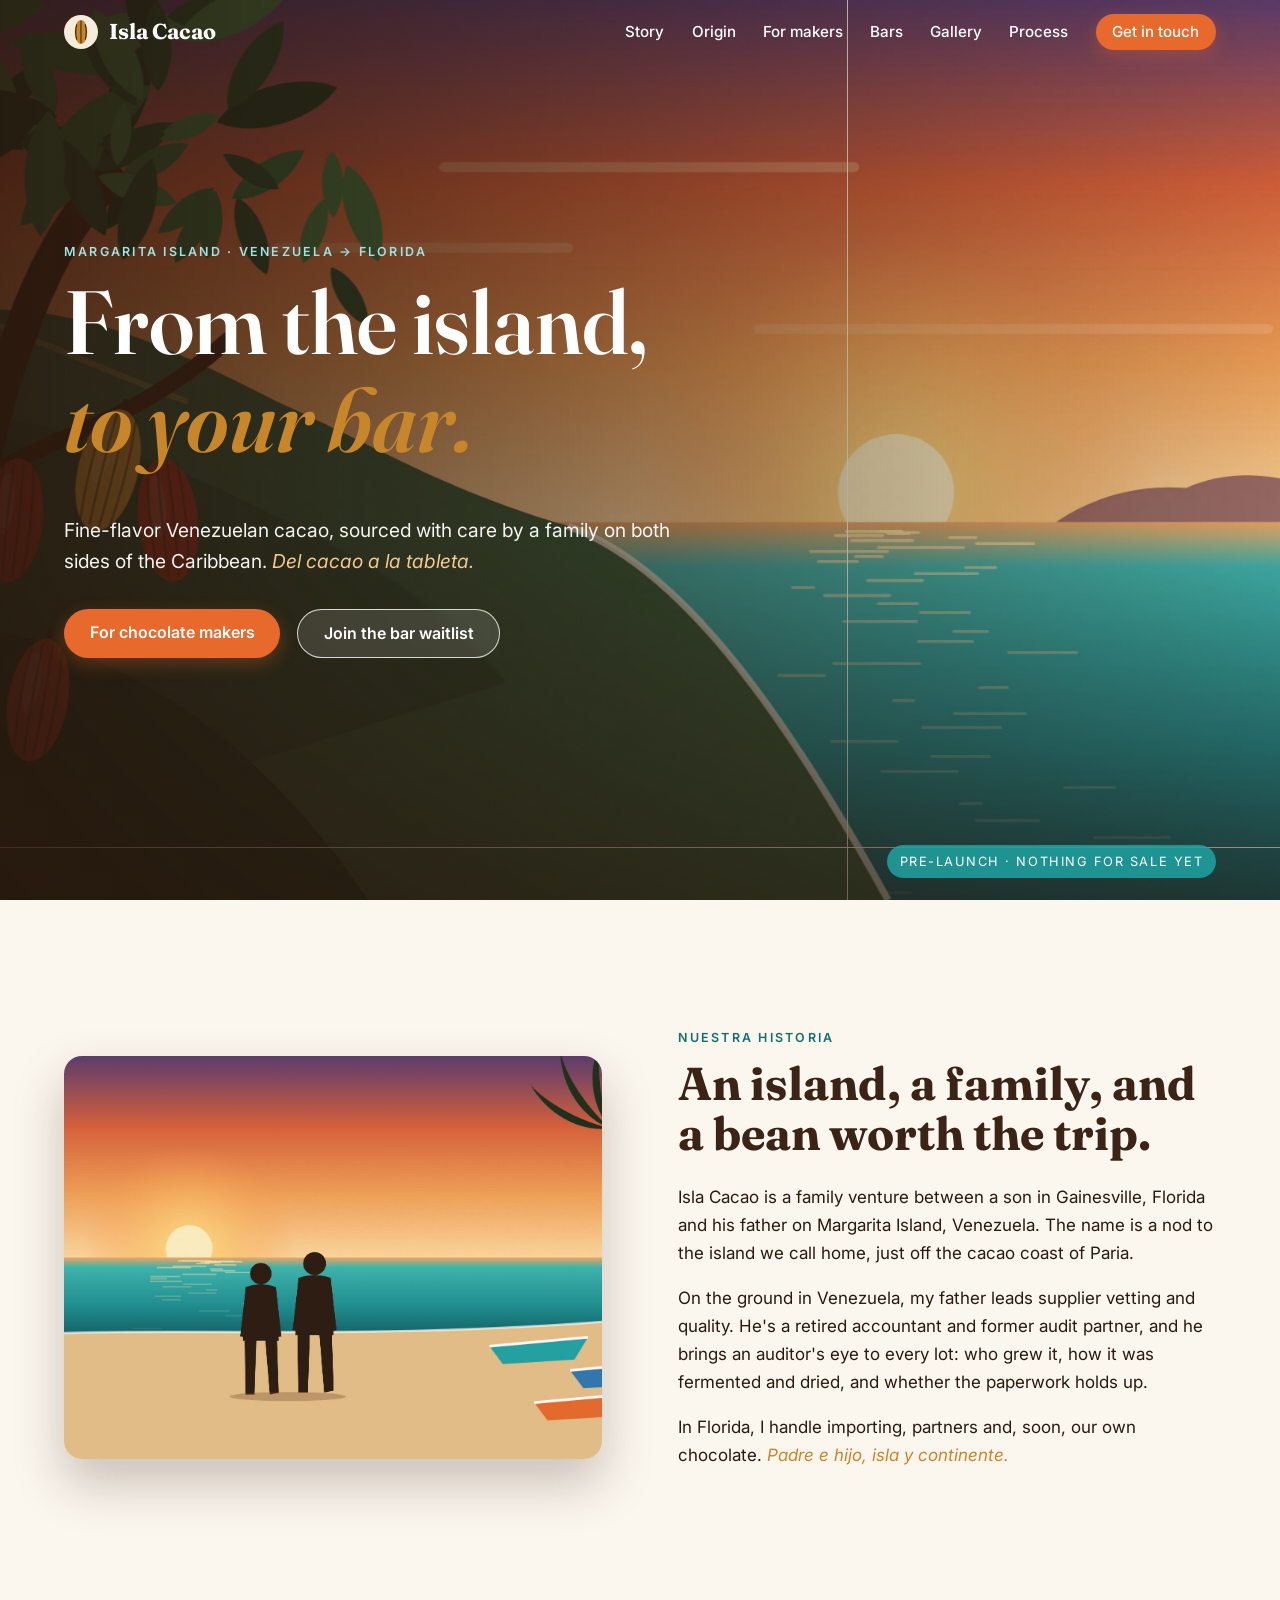
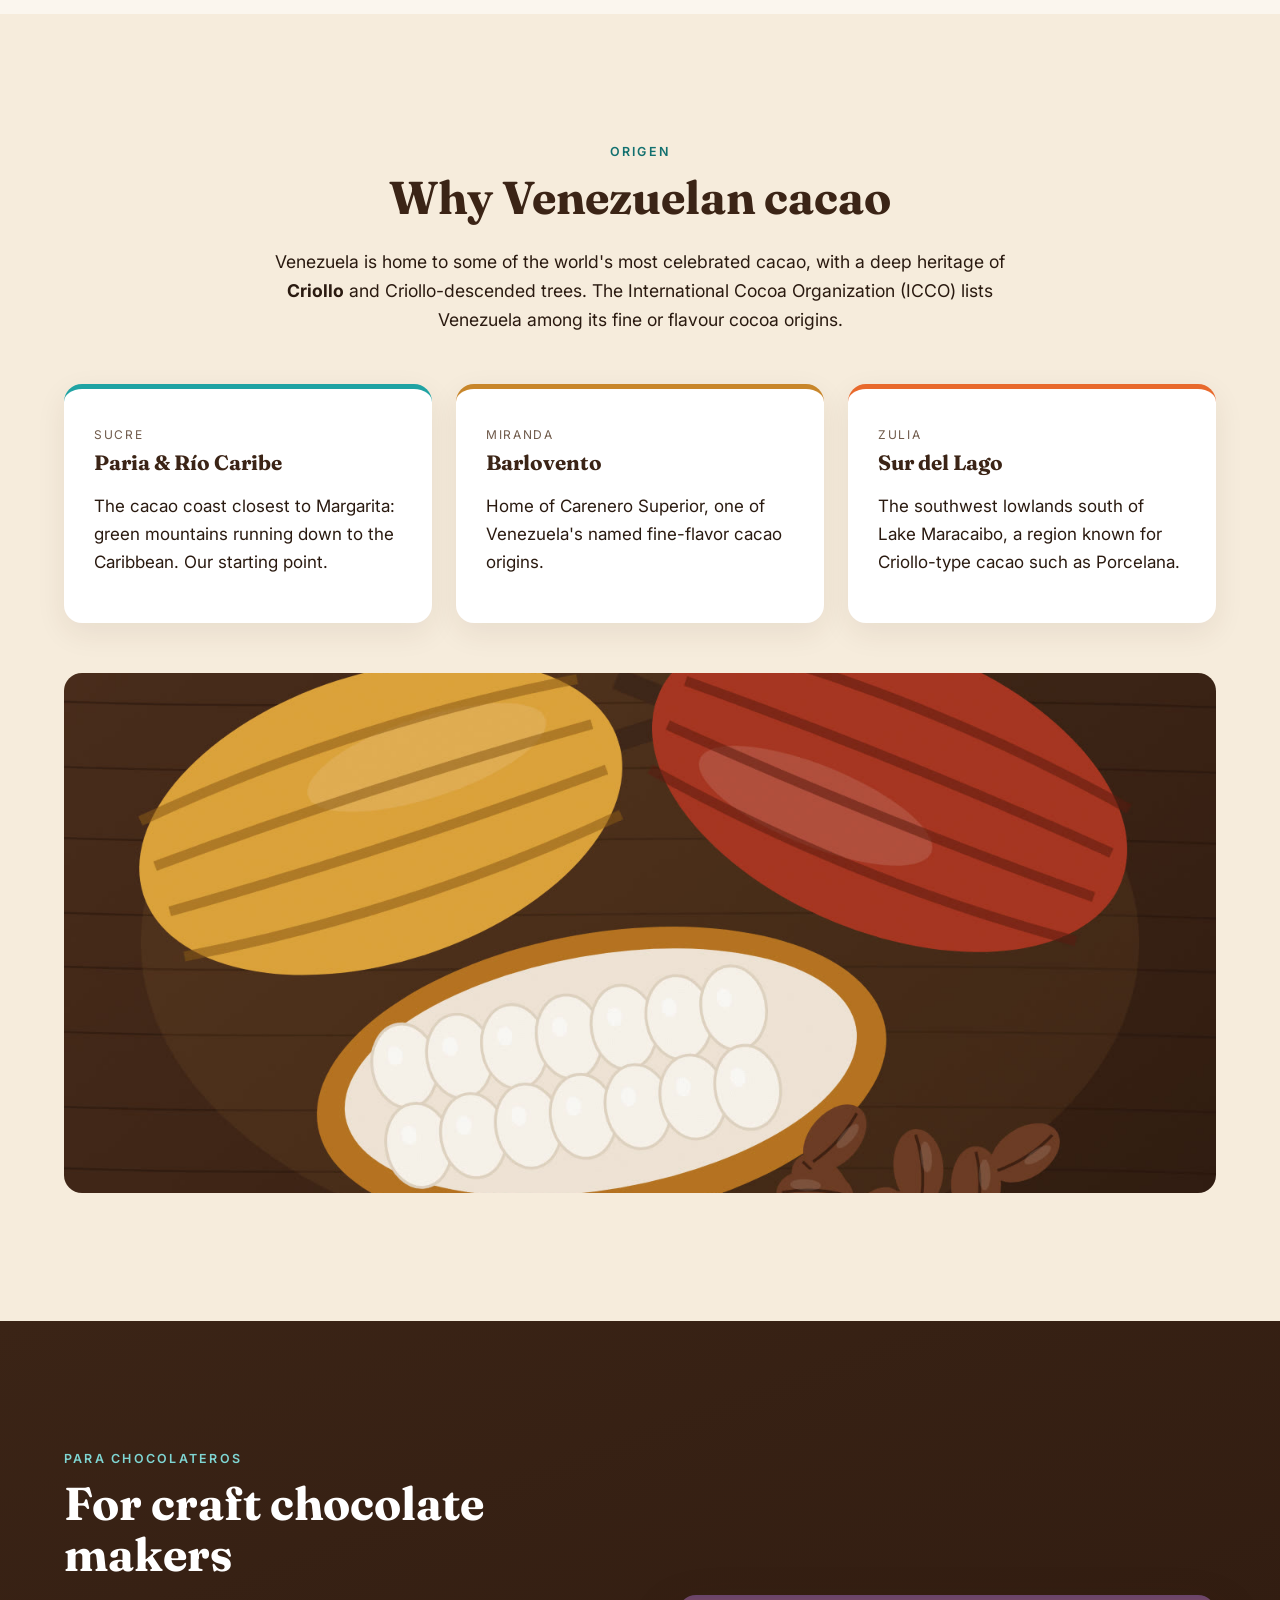
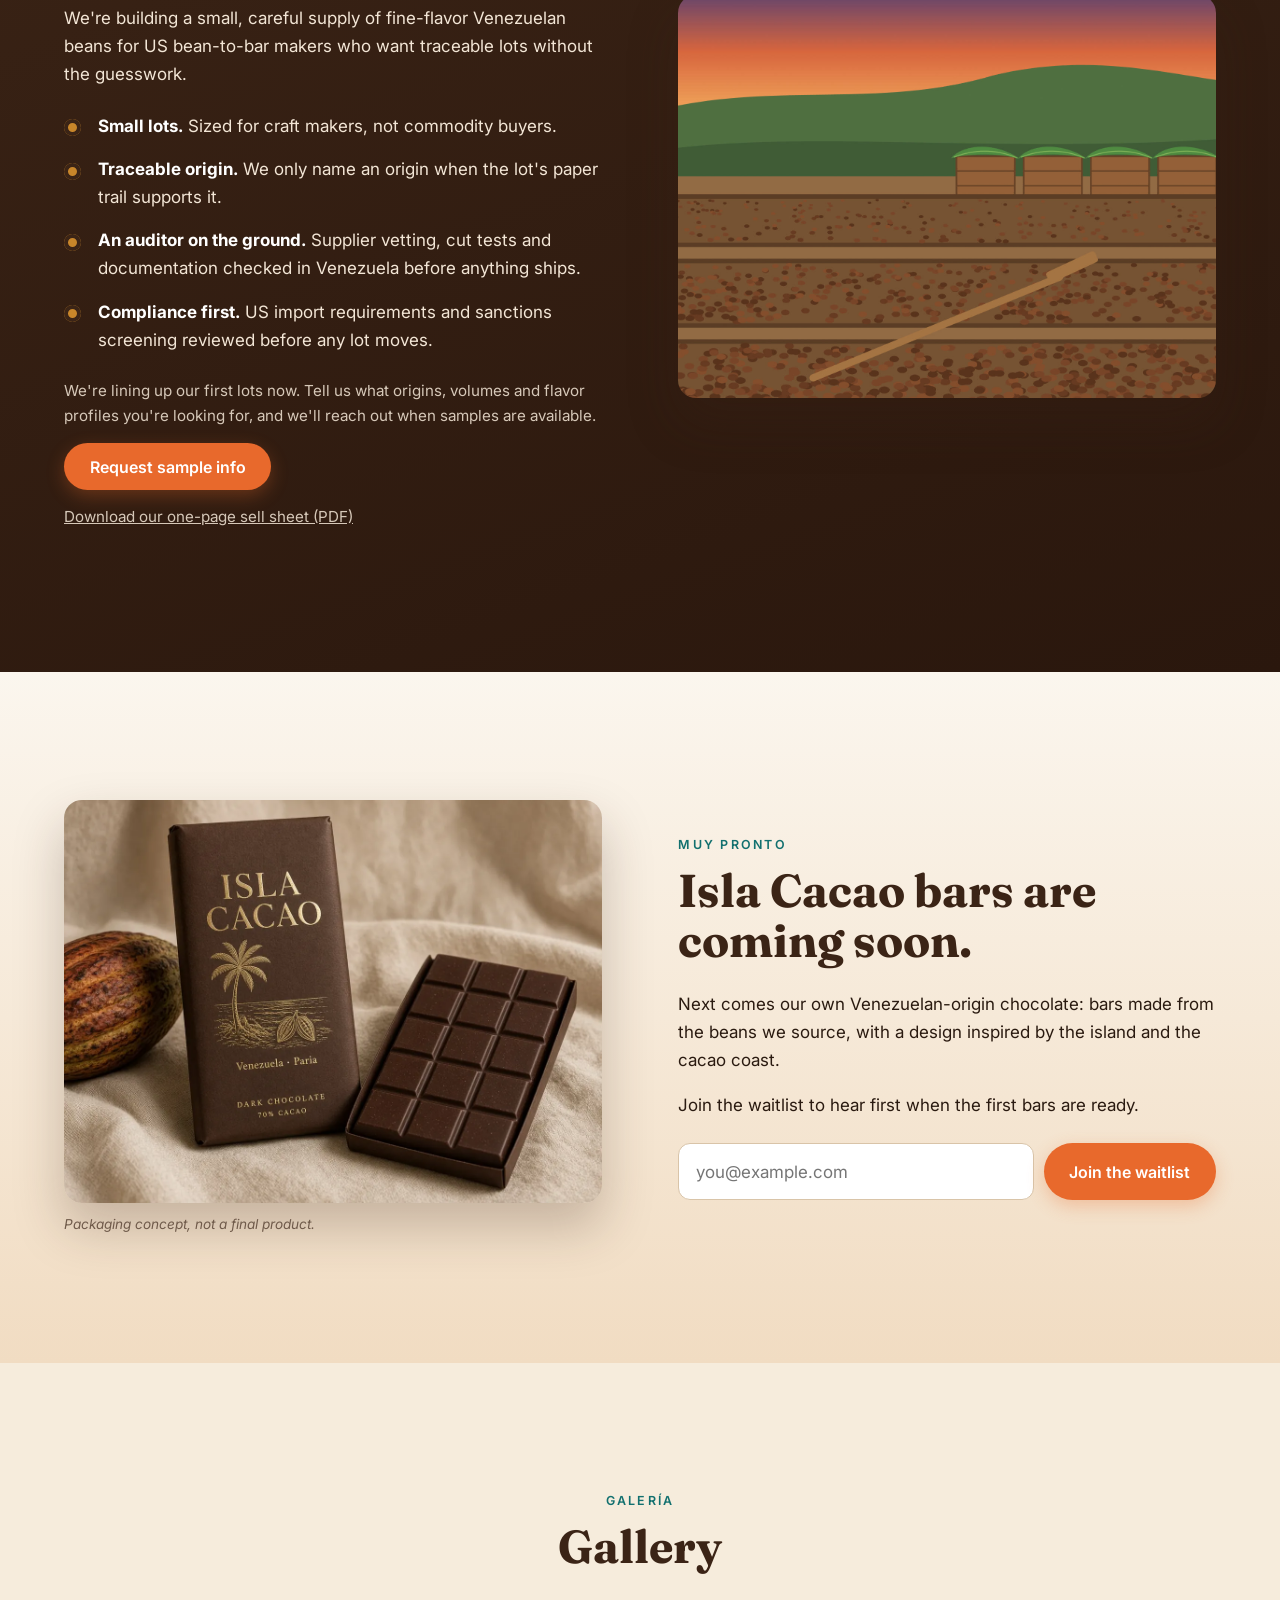
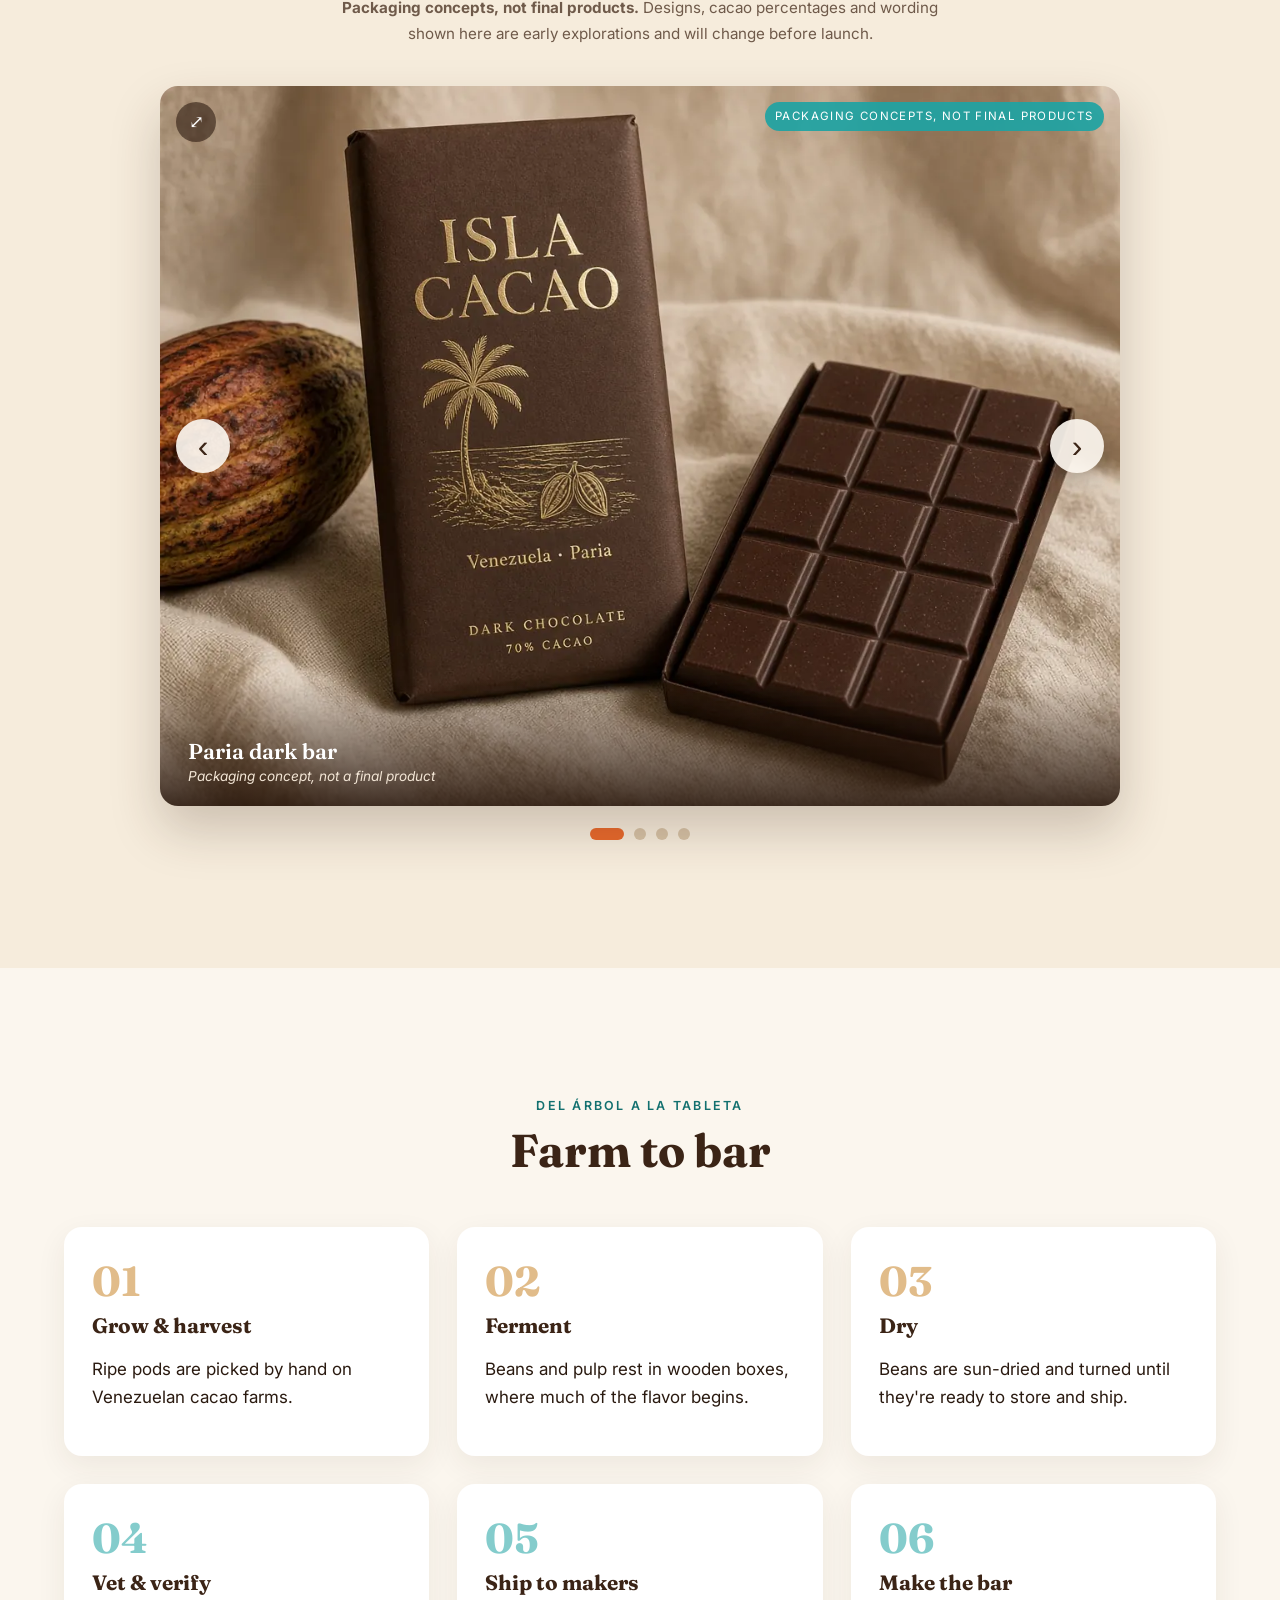
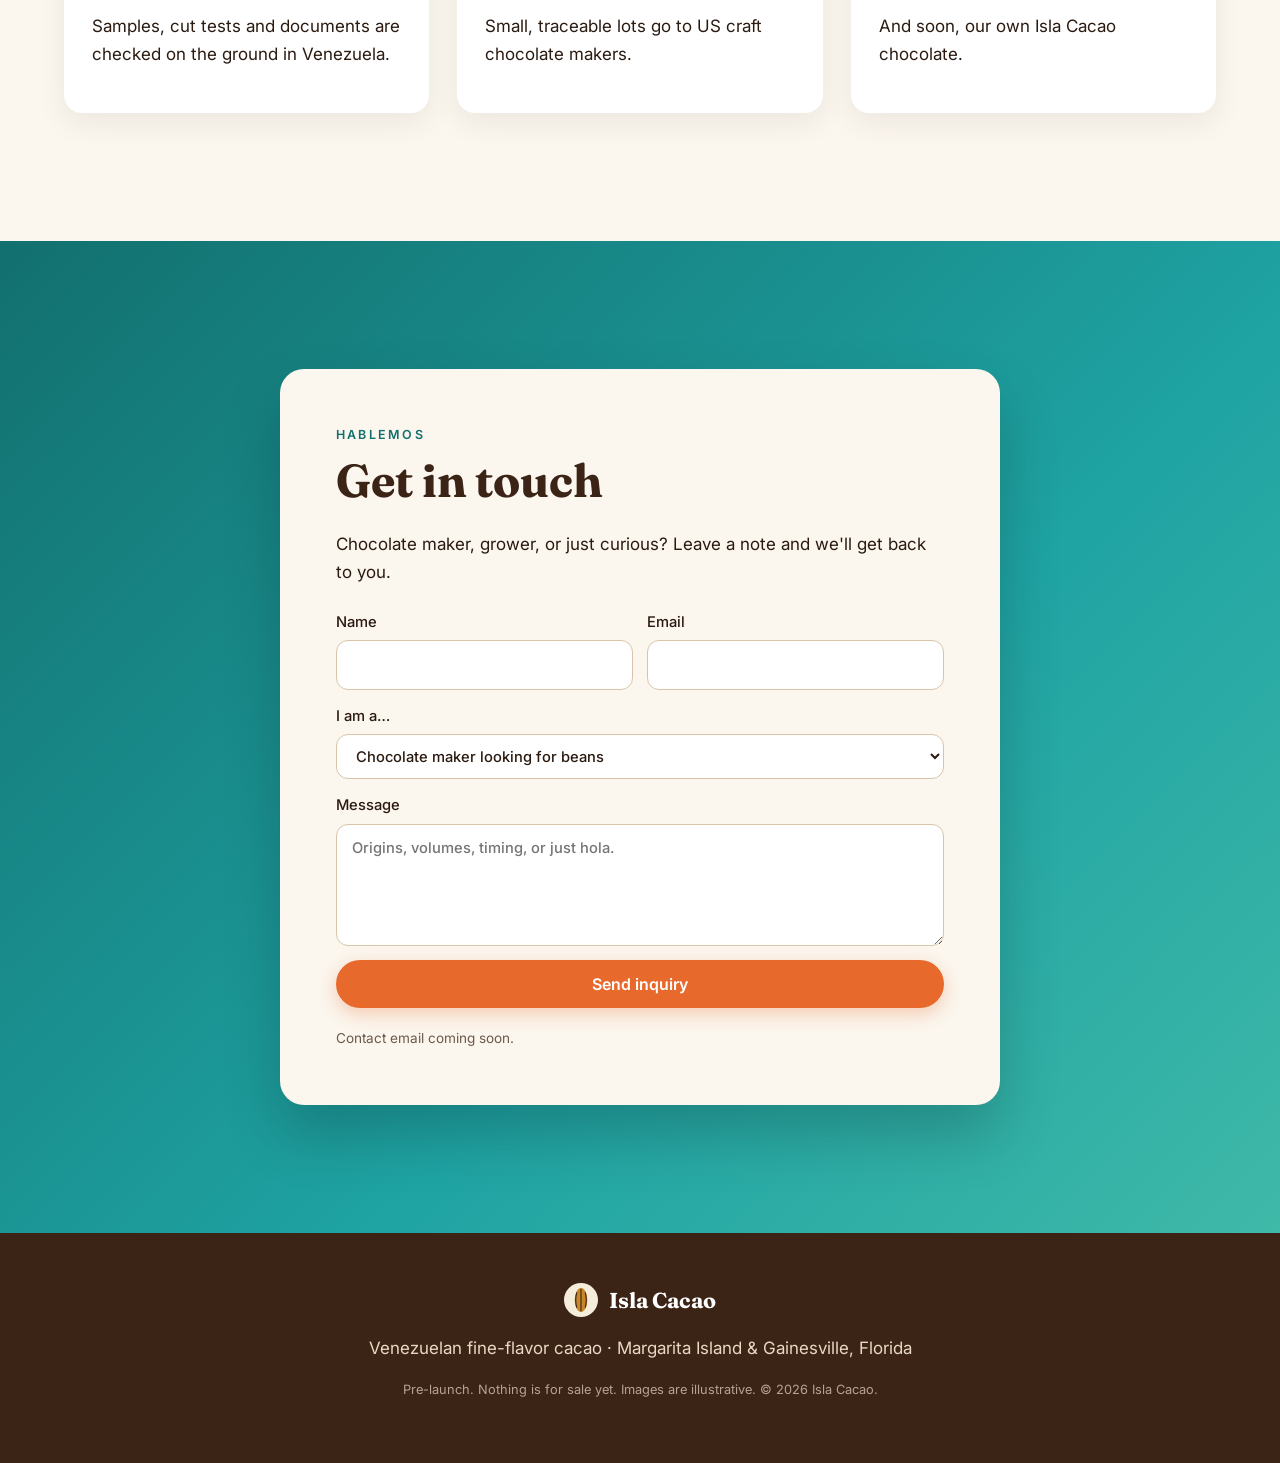
==== commit fef83e08: "Add B2B sell sheet (PDF and PNG) and link from makers section" ====
--- a/index.html
+++ b/index.html
@@ -100,6 +100,7 @@
       </ul>
       <p class="note">We're lining up our first lots now. Tell us what origins, volumes and flavor profiles you're looking for, and we'll reach out when samples are available.</p>
       <a class="btn" href="#contact" data-topic="maker">Request sample info</a>
+      <p class="note" style="margin-top:.9em"><a href="sell-sheet.pdf" target="_blank" rel="noopener">Download our one-page sell sheet (PDF)</a></p>
     </div>
     <figure class="photo"><img src="img/drying.jpg" alt="Cacao beans sun-drying on raised wooden beds beside fermentation boxes covered in banana leaves" loading="lazy"></figure>
   </div>
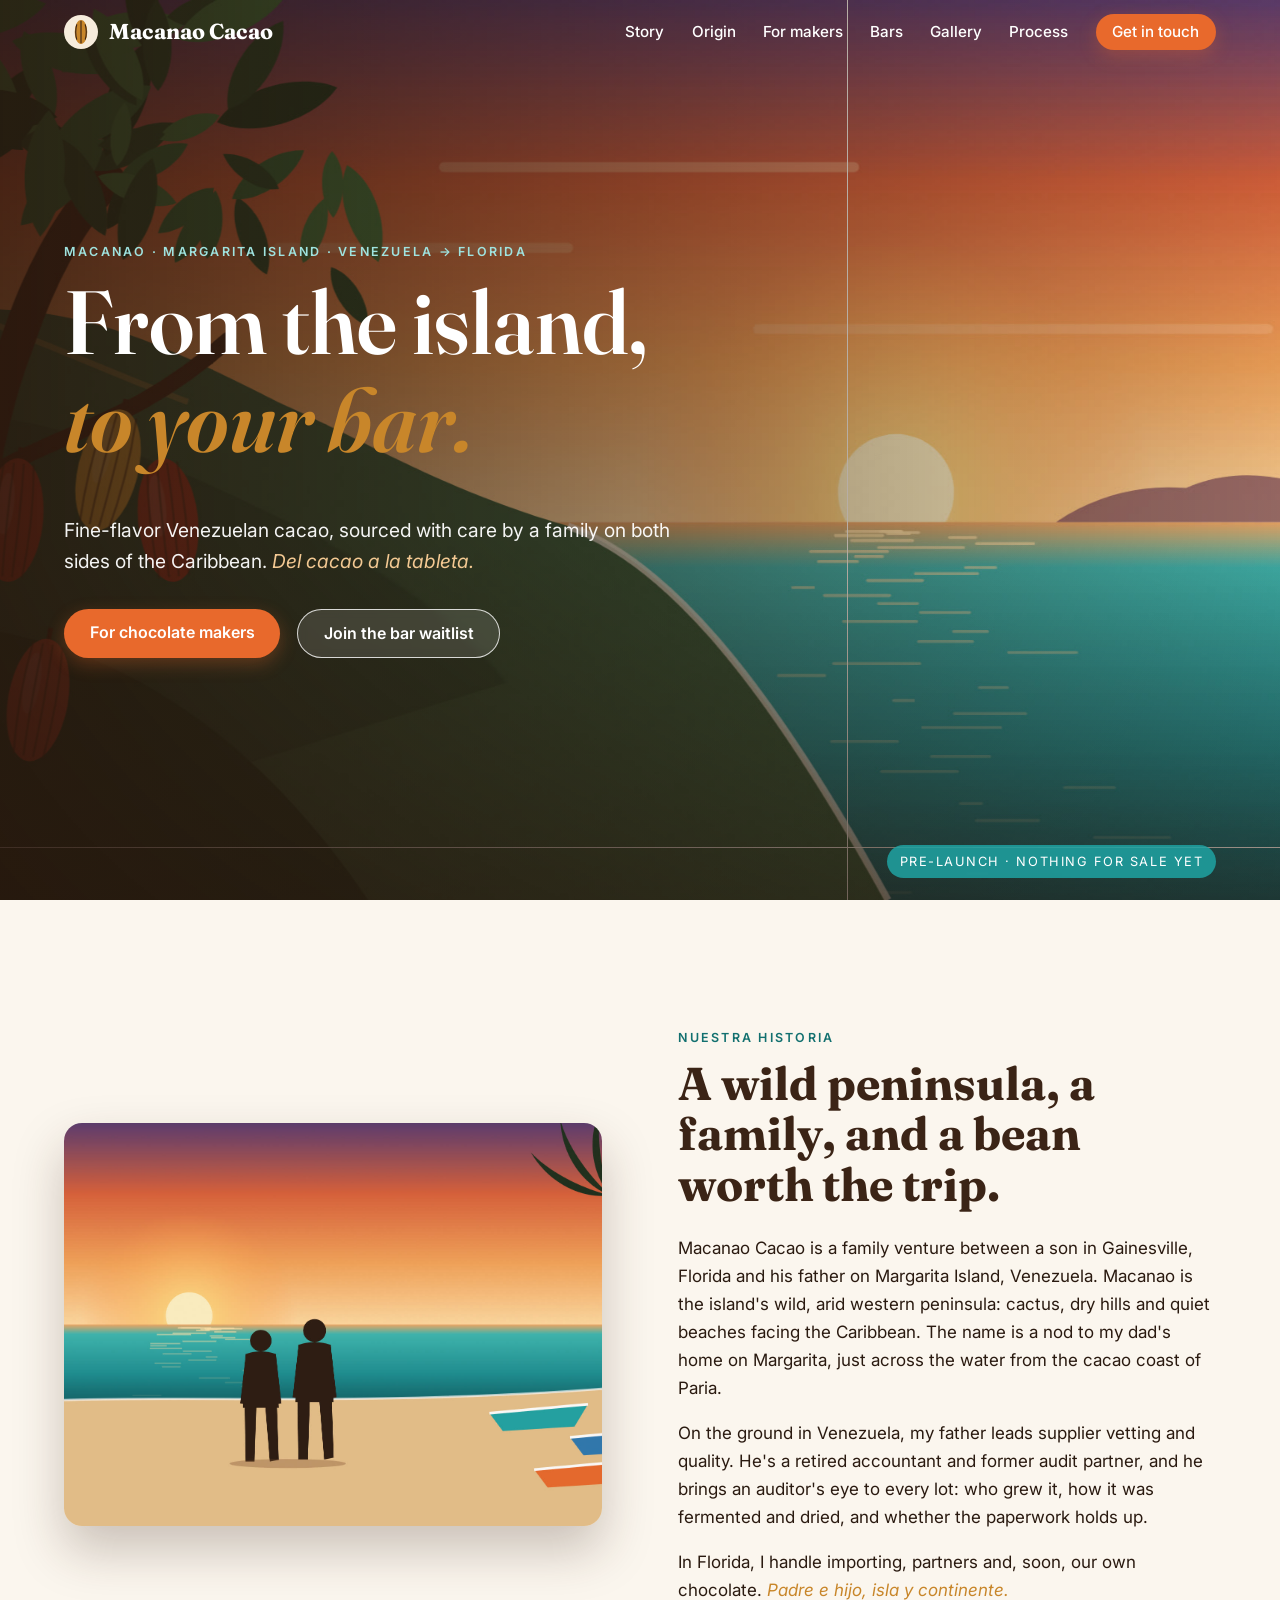
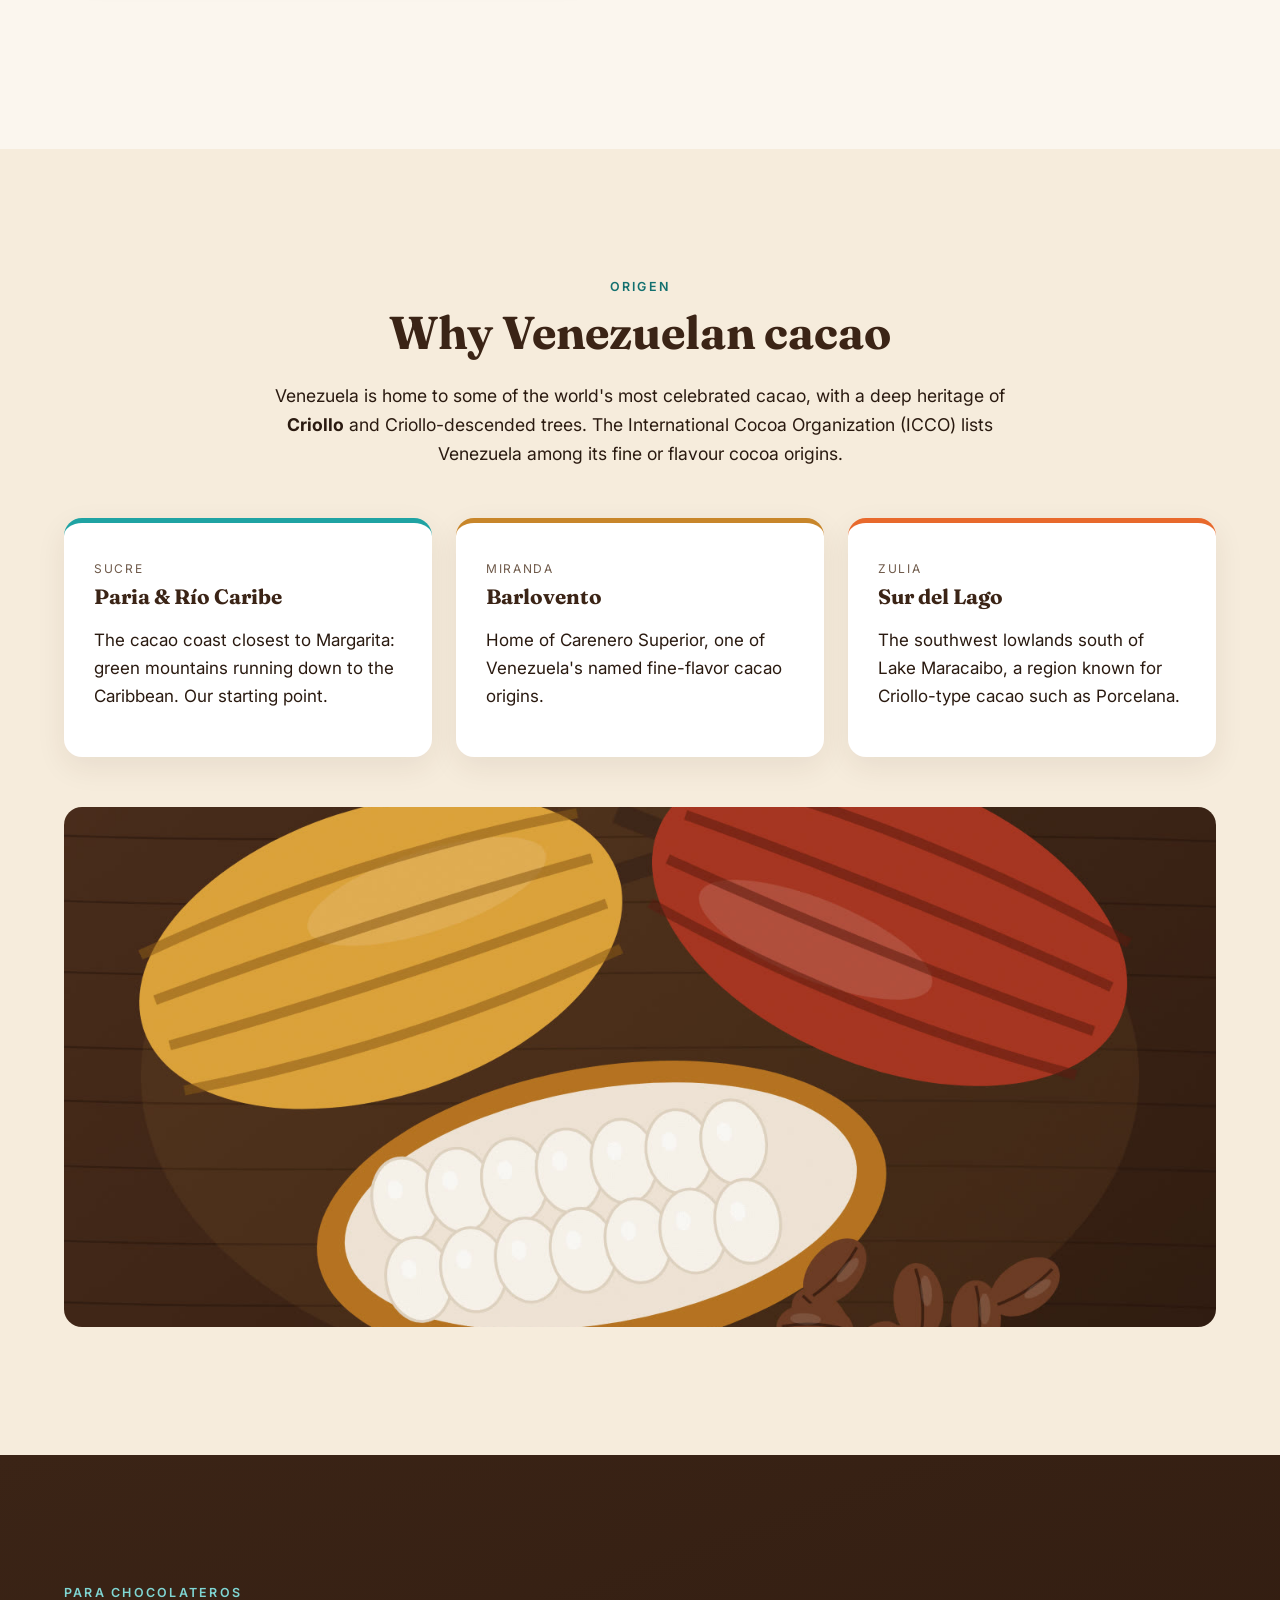
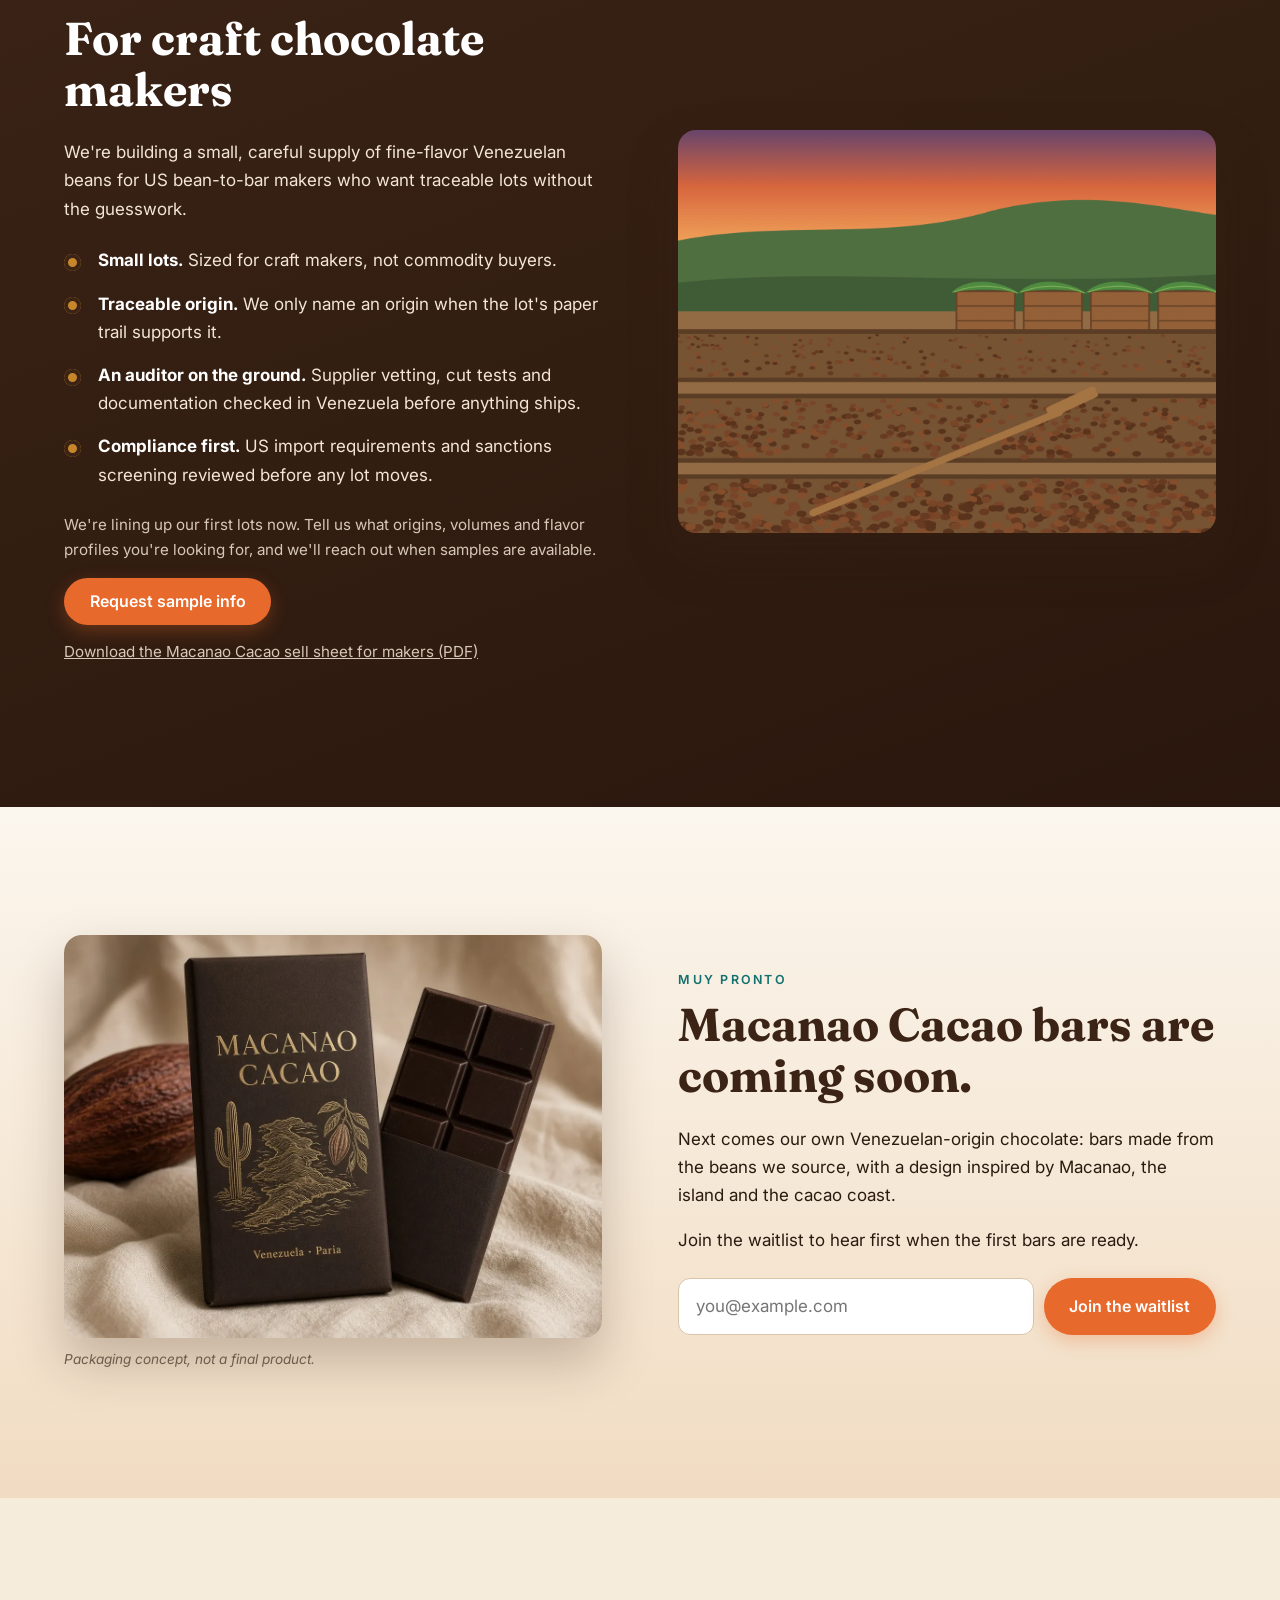
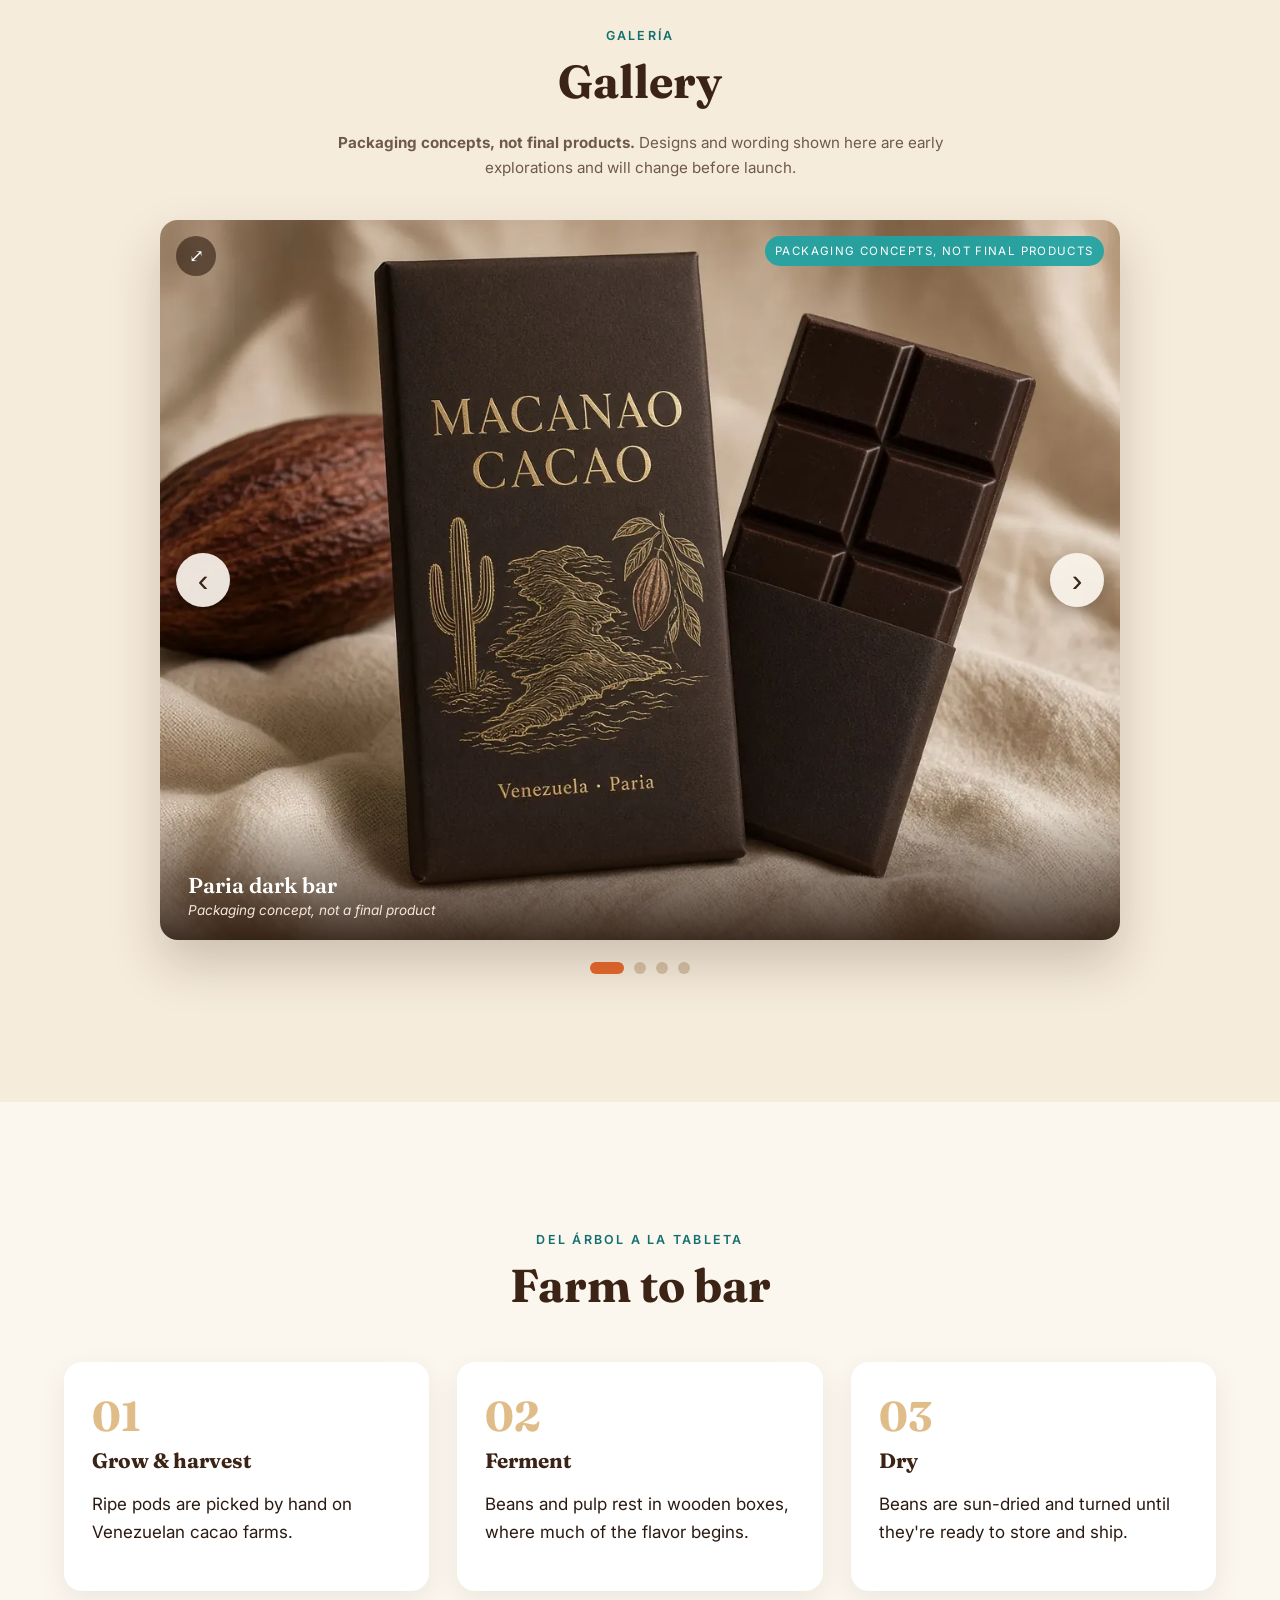
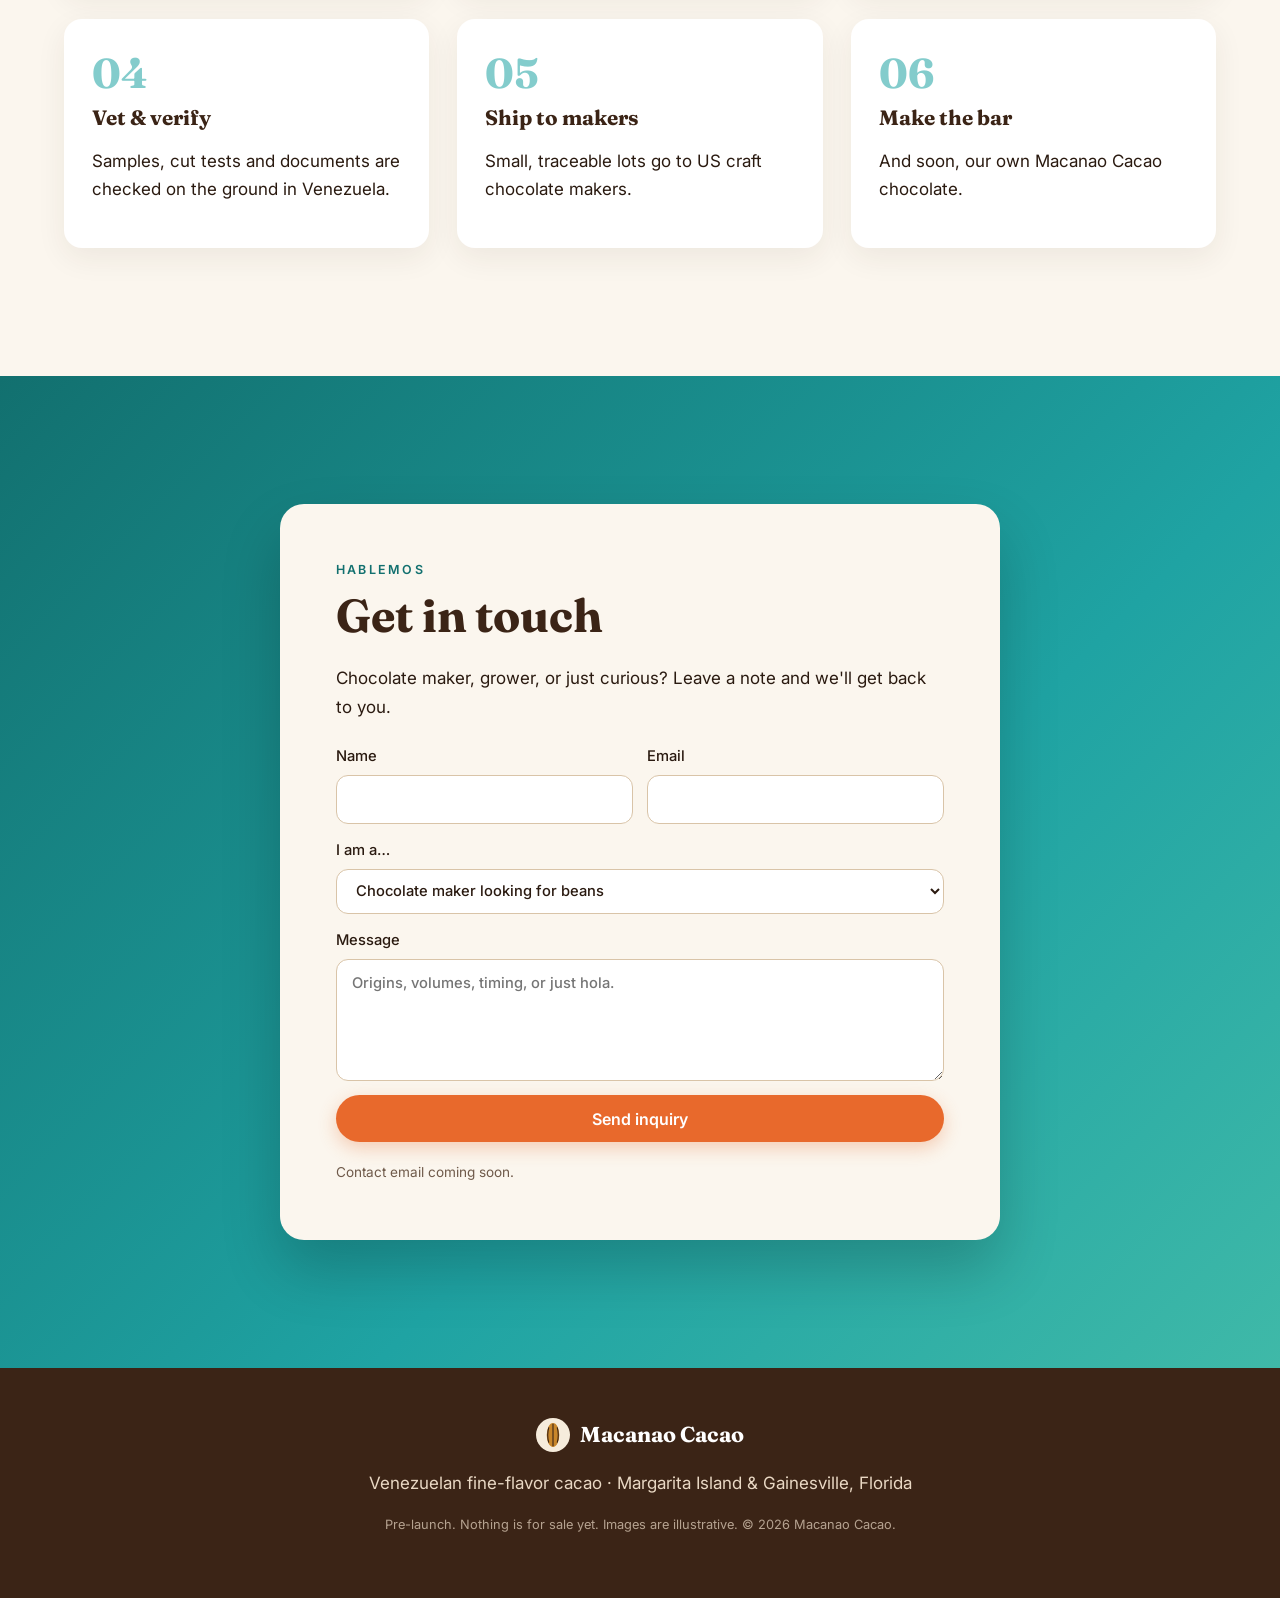
==== commit 41c80768: "Rebrand to Macanao Cacao: copy, meta, new packaging renders, sell sheet; remove old deck" ====
--- a/index.html
+++ b/index.html
@@ -3,22 +3,22 @@
 <head>
 <meta charset="utf-8">
 <meta name="viewport" content="width=device-width, initial-scale=1">
-<title>Isla Cacao · Venezuelan fine-flavor cacao, from Margarita Island</title>
-<meta name="description" content="Isla Cacao is a family venture between Gainesville, Florida and Margarita Island, Venezuela, sourcing fine-flavor Venezuelan cacao for craft chocolate makers, with our own chocolate bars coming soon.">
-<meta property="og:title" content="Isla Cacao">
+<title>Macanao Cacao · Venezuelan fine-flavor cacao, from Margarita Island</title>
+<meta name="description" content="Macanao Cacao is a family venture between Gainesville, Florida and Margarita Island, Venezuela, sourcing fine-flavor Venezuelan cacao for craft chocolate makers, with our own chocolate bars coming soon.">
+<meta property="og:title" content="Macanao Cacao">
 <meta property="og:description" content="Venezuelan fine-flavor cacao, from the island to your bar. For makers now, bars coming soon.">
 <meta property="og:image" content="img/hero.jpg">
 <link rel="preconnect" href="https://fonts.googleapis.com">
 <link rel="preconnect" href="https://fonts.gstatic.com" crossorigin>
 <link href="https://fonts.googleapis.com/css2?family=Fraunces:opsz,wght@9..144,400;9..144,600;9..144,700&family=Inter:wght@400;500;600&display=swap" rel="stylesheet">
-<link rel="stylesheet" href="styles.css?v=5">
+<link rel="stylesheet" href="styles.css?v=6">
 <link rel="icon" href="data:image/svg+xml,%3Csvg xmlns='http://www.w3.org/2000/svg' viewBox='0 0 64 64'%3E%3Cellipse cx='32' cy='32' rx='14' ry='26' fill='%23c8862a'/%3E%3Cpath d='M32 8v48' stroke='%233b2416' stroke-width='3'/%3E%3C/svg%3E">
 </head>
 <body>
 <header class="nav" id="top">
-  <a class="logo" href="#top" aria-label="Isla Cacao home">
+  <a class="logo" href="#top" aria-label="Macanao Cacao home">
     <svg viewBox="0 0 40 40" aria-hidden="true"><ellipse cx="20" cy="20" rx="9" ry="17" fill="#c8862a"/><path d="M20 4v32M14 9c-2 7-2 15 0 22M26 9c2 7 2 15 0 22" stroke="#3b2416" stroke-width="1.6" fill="none"/></svg>
-    <span>Isla Cacao</span>
+    <span>Macanao Cacao</span>
   </a>
   <button class="menu-btn" aria-label="Open menu" aria-expanded="false">☰</button>
   <nav class="links">
@@ -36,7 +36,7 @@
   <img class="hero-img" src="img/hero.jpg" alt="Cacao pods on a tree above a turquoise Caribbean coastline at sunset">
   <div class="hero-shade"></div>
   <div class="hero-content">
-    <p class="eyebrow">Margarita Island · Venezuela → Florida</p>
+    <p class="eyebrow">Macanao · Margarita Island · Venezuela → Florida</p>
     <h1>From the island,<br><em>to your bar.</em></h1>
     <p class="lede">Fine-flavor Venezuelan cacao, sourced with care by a family on both sides of the Caribbean. <span class="es">Del cacao a la tableta.</span></p>
     <div class="cta-row">
@@ -52,8 +52,8 @@
     <figure class="photo"><img src="img/family.jpg" alt="An older and a younger man walking along a Margarita Island beach at sunset" loading="lazy"></figure>
     <div>
       <p class="eyebrow">Nuestra historia</p>
-      <h2>An island, a family, and a bean worth the trip.</h2>
-      <p>Isla Cacao is a family venture between a son in Gainesville, Florida and his father on Margarita Island, Venezuela. The name is a nod to the island we call home, just off the cacao coast of Paria.</p>
+      <h2>A wild peninsula, a family, and a bean worth the trip.</h2>
+      <p>Macanao Cacao is a family venture between a son in Gainesville, Florida and his father on Margarita Island, Venezuela. Macanao is the island's wild, arid western peninsula: cactus, dry hills and quiet beaches facing the Caribbean. The name is a nod to my dad's home on Margarita, just across the water from the cacao coast of Paria.</p>
       <p>On the ground in Venezuela, my father leads supplier vetting and quality. He's a retired accountant and former audit partner, and he brings an auditor's eye to every lot: who grew it, how it was fermented and dried, and whether the paperwork holds up.</p>
       <p>In Florida, I handle importing, partners and, soon, our own chocolate. <span class="es">Padre e hijo, isla y continente.</span></p>
     </div>
@@ -100,7 +100,7 @@
       </ul>
       <p class="note">We're lining up our first lots now. Tell us what origins, volumes and flavor profiles you're looking for, and we'll reach out when samples are available.</p>
       <a class="btn" href="#contact" data-topic="maker">Request sample info</a>
-      <p class="note" style="margin-top:.9em"><a href="sell-sheet.pdf" target="_blank" rel="noopener">Download our one-page sell sheet (PDF)</a></p>
+      <p class="note" style="margin-top:.9em"><a href="sell-sheet.pdf?v=6" target="_blank" rel="noopener">Download the Macanao Cacao sell sheet for makers (PDF)</a></p>
     </div>
     <figure class="photo"><img src="img/drying.jpg" alt="Cacao beans sun-drying on raised wooden beds beside fermentation boxes covered in banana leaves" loading="lazy"></figure>
   </div>
@@ -108,11 +108,11 @@
 
 <section id="bars" class="section bars">
   <div class="split">
-    <figure class="photo"><picture><source type="image/webp" srcset="img/gallery/bar-hero.webp"><img src="img/gallery/bar-hero.jpg" alt="Isla Cacao dark chocolate bar packaging concept next to an unwrapped bar and a cacao pod" loading="lazy" width="1152" height="864"></picture><figcaption>Packaging concept, not a final product.</figcaption></figure>
+    <figure class="photo"><picture><source type="image/webp" srcset="img/gallery/mc-bar-hero.webp"><img src="img/gallery/mc-bar-hero.jpg" alt="Macanao Cacao dark chocolate bar packaging concept next to an open bar and a cacao pod" loading="lazy" width="1152" height="864"></picture><figcaption>Packaging concept, not a final product.</figcaption></figure>
     <div>
       <p class="eyebrow">Muy pronto</p>
-      <h2>Isla Cacao bars are coming soon.</h2>
-      <p>Next comes our own Venezuelan-origin chocolate: bars made from the beans we source, with a design inspired by the island and the cacao coast.</p>
+      <h2>Macanao Cacao bars are coming soon.</h2>
+      <p>Next comes our own Venezuelan-origin chocolate: bars made from the beans we source, with a design inspired by Macanao, the island and the cacao coast.</p>
       <p>Join the waitlist to hear first when the first bars are ready.</p>
       <form class="waitlist" data-form>
         <label class="sr" for="wl-email">Email</label>
@@ -127,14 +127,14 @@
 <section id="gallery" class="section gallery">
   <p class="eyebrow center">Galería</p>
   <h2 class="center">Gallery</h2>
-  <p class="center g-note"><strong>Packaging concepts, not final products.</strong> Designs, cacao percentages and wording shown here are early explorations and will change before launch.</p>
-  <div class="carousel" aria-roledescription="carousel" aria-label="Isla Cacao packaging concepts" tabindex="0">
+  <p class="center g-note"><strong>Packaging concepts, not final products.</strong> Designs and wording shown here are early explorations and will change before launch.</p>
+  <div class="carousel" aria-roledescription="carousel" aria-label="Macanao Cacao packaging concepts" tabindex="0">
     <div class="c-viewport">
       <ul class="c-track" aria-live="polite">
       <li class="c-slide" role="group" aria-roledescription="slide" aria-label="1 of 4: Paria dark bar">
         <figure class="g-item">
-          <button class="g-open" data-full="img/gallery/bar-hero" aria-label="Enlarge: Paria dark bar">
-            <picture><source type="image/webp" srcset="img/gallery/bar-hero-600.webp 600w, img/gallery/bar-hero.webp 1152w" sizes="(max-width:1000px) 92vw, 960px"><img src="img/gallery/bar-hero.jpg" srcset="img/gallery/bar-hero-600.jpg 600w, img/gallery/bar-hero.jpg 1152w" sizes="(max-width:1000px) 92vw, 960px" alt="Isla Cacao dark chocolate bar packaging concept beside an unwrapped bar and a cacao pod" width="1152" height="864" draggable="false"></picture>
+          <button class="g-open" data-full="img/gallery/mc-bar-hero" aria-label="Enlarge: Paria dark bar">
+            <picture><source type="image/webp" srcset="img/gallery/mc-bar-hero-600.webp 600w, img/gallery/mc-bar-hero.webp 1152w" sizes="(max-width:1000px) 92vw, 960px"><img src="img/gallery/mc-bar-hero.jpg" srcset="img/gallery/mc-bar-hero-600.jpg 600w, img/gallery/mc-bar-hero.jpg 1152w" sizes="(max-width:1000px) 92vw, 960px" alt="Macanao Cacao dark chocolate bar packaging concept beside an open bar and a cacao pod" width="1152" height="864" draggable="false"></picture>
             <span class="zoom" aria-hidden="true">⤢</span>
           </button>
           <figcaption>Paria dark bar<span>Packaging concept, not a final product</span></figcaption>
@@ -142,8 +142,8 @@
       </li>
       <li class="c-slide" role="group" aria-roledescription="slide" aria-label="2 of 4: Origin series: Paria, Barlovento, Sur del Lago">
         <figure class="g-item">
-          <button class="g-open" data-full="img/gallery/origin-lineup" aria-label="Enlarge: Origin series: Paria, Barlovento, Sur del Lago">
-            <picture><source type="image/webp" srcset="img/gallery/origin-lineup-600.webp 600w, img/gallery/origin-lineup.webp 1152w" sizes="(max-width:1000px) 92vw, 960px"><img src="img/gallery/origin-lineup.jpg" srcset="img/gallery/origin-lineup-600.jpg 600w, img/gallery/origin-lineup.jpg 1152w" sizes="(max-width:1000px) 92vw, 960px" alt="Three Isla Cacao wrapper concepts in brown, turquoise and orange for Paria, Barlovento and Sur del Lago" loading="lazy" width="1152" height="864" draggable="false"></picture>
+          <button class="g-open" data-full="img/gallery/mc-origin-lineup" aria-label="Enlarge: Origin series: Paria, Barlovento, Sur del Lago">
+            <picture><source type="image/webp" srcset="img/gallery/mc-origin-lineup-600.webp 600w, img/gallery/mc-origin-lineup.webp 1152w" sizes="(max-width:1000px) 92vw, 960px"><img src="img/gallery/mc-origin-lineup.jpg" srcset="img/gallery/mc-origin-lineup-600.jpg 600w, img/gallery/mc-origin-lineup.jpg 1152w" sizes="(max-width:1000px) 92vw, 960px" alt="Three Macanao Cacao wrapper concepts in brown, turquoise and orange for Paria, Barlovento and Sur del Lago" loading="lazy" width="1152" height="864" draggable="false"></picture>
             <span class="zoom" aria-hidden="true">⤢</span>
           </button>
           <figcaption>Origin series: Paria, Barlovento, Sur del Lago<span>Packaging concept, not a final product</span></figcaption>
@@ -151,20 +151,20 @@
       </li>
       <li class="c-slide" role="group" aria-roledescription="slide" aria-label="3 of 4: Gift box &amp; cacao nibs">
         <figure class="g-item">
-          <button class="g-open" data-full="img/gallery/gift-box-nibs" aria-label="Enlarge: Gift box &amp; cacao nibs">
-            <picture><source type="image/webp" srcset="img/gallery/gift-box-nibs-600.webp 600w, img/gallery/gift-box-nibs.webp 1152w" sizes="(max-width:1000px) 92vw, 960px"><img src="img/gallery/gift-box-nibs.jpg" srcset="img/gallery/gift-box-nibs-600.jpg 600w, img/gallery/gift-box-nibs.jpg 1152w" sizes="(max-width:1000px) 92vw, 960px" alt="Isla Cacao gift box concept with four small bars, next to a cacao nibs pouch" loading="lazy" width="1152" height="864" draggable="false"></picture>
+          <button class="g-open" data-full="img/gallery/mc-gift-box-nibs" aria-label="Enlarge: Gift box &amp; cacao nibs">
+            <picture><source type="image/webp" srcset="img/gallery/mc-gift-box-nibs-600.webp 600w, img/gallery/mc-gift-box-nibs.webp 1152w" sizes="(max-width:1000px) 92vw, 960px"><img src="img/gallery/mc-gift-box-nibs.jpg" srcset="img/gallery/mc-gift-box-nibs-600.jpg 600w, img/gallery/mc-gift-box-nibs.jpg 1152w" sizes="(max-width:1000px) 92vw, 960px" alt="Macanao Cacao gift box concept with small bars, next to a cacao nibs pouch" loading="lazy" width="1152" height="864" draggable="false"></picture>
             <span class="zoom" aria-hidden="true">⤢</span>
           </button>
           <figcaption>Gift box &amp; cacao nibs<span>Packaging concept, not a final product</span></figcaption>
         </figure>
       </li>
-      <li class="c-slide" role="group" aria-roledescription="slide" aria-label="4 of 4: Island edition">
-        <figure class="g-item">
-          <button class="g-open" data-full="img/gallery/beach-bar" aria-label="Enlarge: Island edition">
-            <picture><source type="image/webp" srcset="img/gallery/beach-bar-600.webp 600w, img/gallery/beach-bar.webp 1152w" sizes="(max-width:1000px) 92vw, 960px"><img src="img/gallery/beach-bar.jpg" srcset="img/gallery/beach-bar-600.jpg 600w, img/gallery/beach-bar.jpg 1152w" sizes="(max-width:1000px) 92vw, 960px" alt="Isla Cacao bar concept in gold foil resting on a beach rock with the sea and an island behind" loading="lazy" width="1152" height="864" draggable="false"></picture>
-            <span class="zoom" aria-hidden="true">⤢</span>
-          </button>
-          <figcaption>Island edition<span>Packaging concept, not a final product</span></figcaption>
+      <li class="c-slide" role="group" aria-roledescription="slide" aria-label="4 of 4: Macanao edition">
+        <figure class="g-item">
+          <button class="g-open" data-full="img/gallery/mc-beach-bar" aria-label="Enlarge: Macanao edition">
+            <picture><source type="image/webp" srcset="img/gallery/mc-beach-bar-600.webp 600w, img/gallery/mc-beach-bar.webp 1152w" sizes="(max-width:1000px) 92vw, 960px"><img src="img/gallery/mc-beach-bar.jpg" srcset="img/gallery/mc-beach-bar-600.jpg 600w, img/gallery/mc-beach-bar.jpg 1152w" sizes="(max-width:1000px) 92vw, 960px" alt="Macanao Cacao bar concept in gold foil on a rock above an arid, cactus-lined coast and turquoise sea" loading="lazy" width="1152" height="864" draggable="false"></picture>
+            <span class="zoom" aria-hidden="true">⤢</span>
+          </button>
+          <figcaption>Macanao edition<span>Packaging concept, not a final product</span></figcaption>
         </figure>
       </li>
       </ul>
@@ -172,7 +172,7 @@
       <button class="c-arrow c-next" aria-label="Next slide">›</button>
       <span class="c-badge">Packaging concepts, not final products</span>
     </div>
-    <div class="c-dots" role="tablist" aria-label="Choose slide"><button class="c-dot" role="tab" aria-label="Show slide 1: Paria dark bar"></button><button class="c-dot" role="tab" aria-label="Show slide 2: Origin series: Paria, Barlovento, Sur del Lago"></button><button class="c-dot" role="tab" aria-label="Show slide 3: Gift box &amp; cacao nibs"></button><button class="c-dot" role="tab" aria-label="Show slide 4: Island edition"></button></div>
+    <div class="c-dots" role="tablist" aria-label="Choose slide"><button class="c-dot" role="tab" aria-label="Show slide 1: Paria dark bar"></button><button class="c-dot" role="tab" aria-label="Show slide 2: Origin series: Paria, Barlovento, Sur del Lago"></button><button class="c-dot" role="tab" aria-label="Show slide 3: Gift box &amp; cacao nibs"></button><button class="c-dot" role="tab" aria-label="Show slide 4: Macanao edition"></button></div>
   </div>
 </section>
 
@@ -192,7 +192,7 @@
     <li><span class="num">03</span><h3>Dry</h3><p>Beans are sun-dried and turned until they're ready to store and ship.</p></li>
     <li><span class="num">04</span><h3>Vet &amp; verify</h3><p>Samples, cut tests and documents are checked on the ground in Venezuela.</p></li>
     <li><span class="num">05</span><h3>Ship to makers</h3><p>Small, traceable lots go to US craft chocolate makers.</p></li>
-    <li><span class="num">06</span><h3>Make the bar</h3><p>And soon, our own Isla Cacao chocolate.</p></li>
+    <li><span class="num">06</span><h3>Make the bar</h3><p>And soon, our own Macanao Cacao chocolate.</p></li>
   </ol>
 </section>
 
@@ -225,11 +225,11 @@
 
 <footer class="footer">
   <div class="foot-inner">
-    <div class="logo"><svg viewBox="0 0 40 40" aria-hidden="true"><ellipse cx="20" cy="20" rx="9" ry="17" fill="#c8862a"/><path d="M20 4v32M14 9c-2 7-2 15 0 22M26 9c2 7 2 15 0 22" stroke="#3b2416" stroke-width="1.6" fill="none"/></svg><span>Isla Cacao</span></div>
+    <div class="logo"><svg viewBox="0 0 40 40" aria-hidden="true"><ellipse cx="20" cy="20" rx="9" ry="17" fill="#c8862a"/><path d="M20 4v32M14 9c-2 7-2 15 0 22M26 9c2 7 2 15 0 22" stroke="#3b2416" stroke-width="1.6" fill="none"/></svg><span>Macanao Cacao</span></div>
     <p>Venezuelan fine-flavor cacao · Margarita Island &amp; Gainesville, Florida</p>
-    <p class="small">Pre-launch. Nothing is for sale yet. Images are illustrative. © <span id="yr">2026</span> Isla Cacao.</p>
+    <p class="small">Pre-launch. Nothing is for sale yet. Images are illustrative. © <span id="yr">2026</span> Macanao Cacao.</p>
   </div>
 </footer>
-<script src="main.js?v=5"></script>
+<script src="main.js?v=6"></script>
 </body>
 </html>
